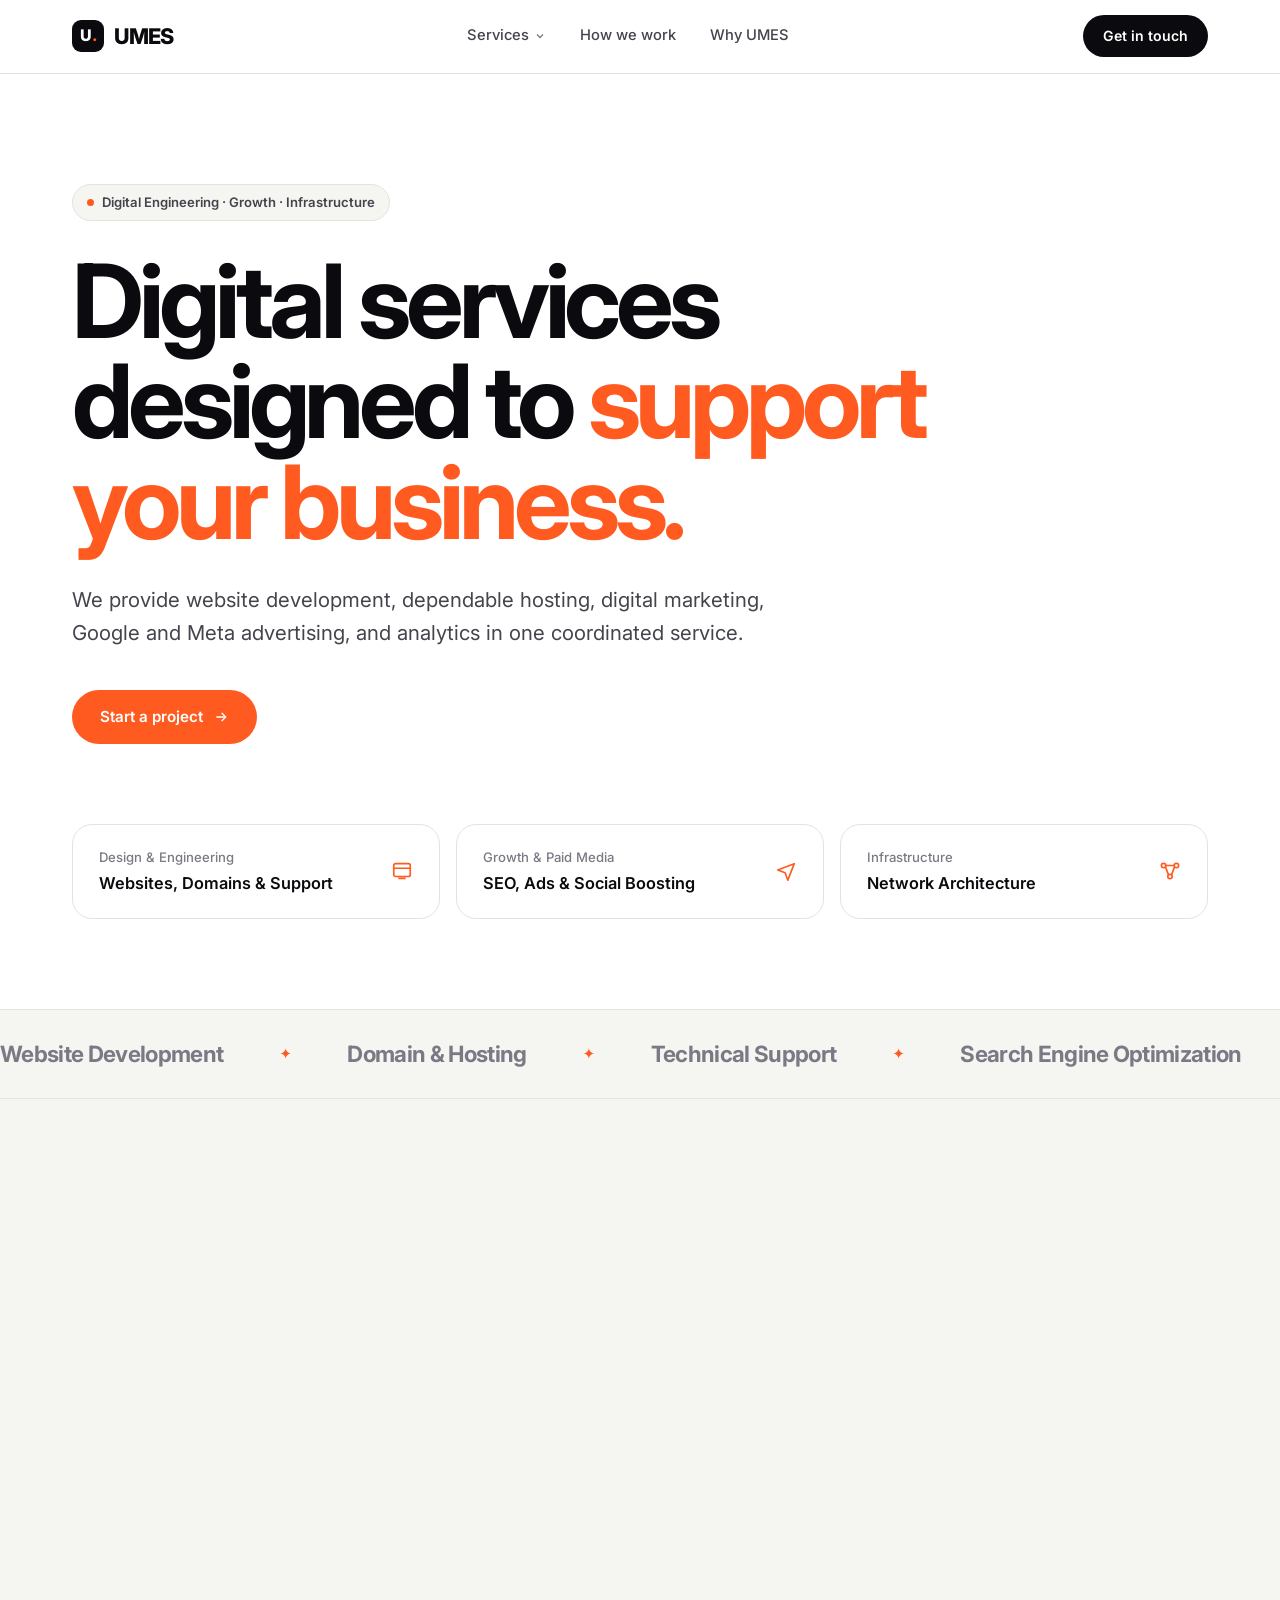
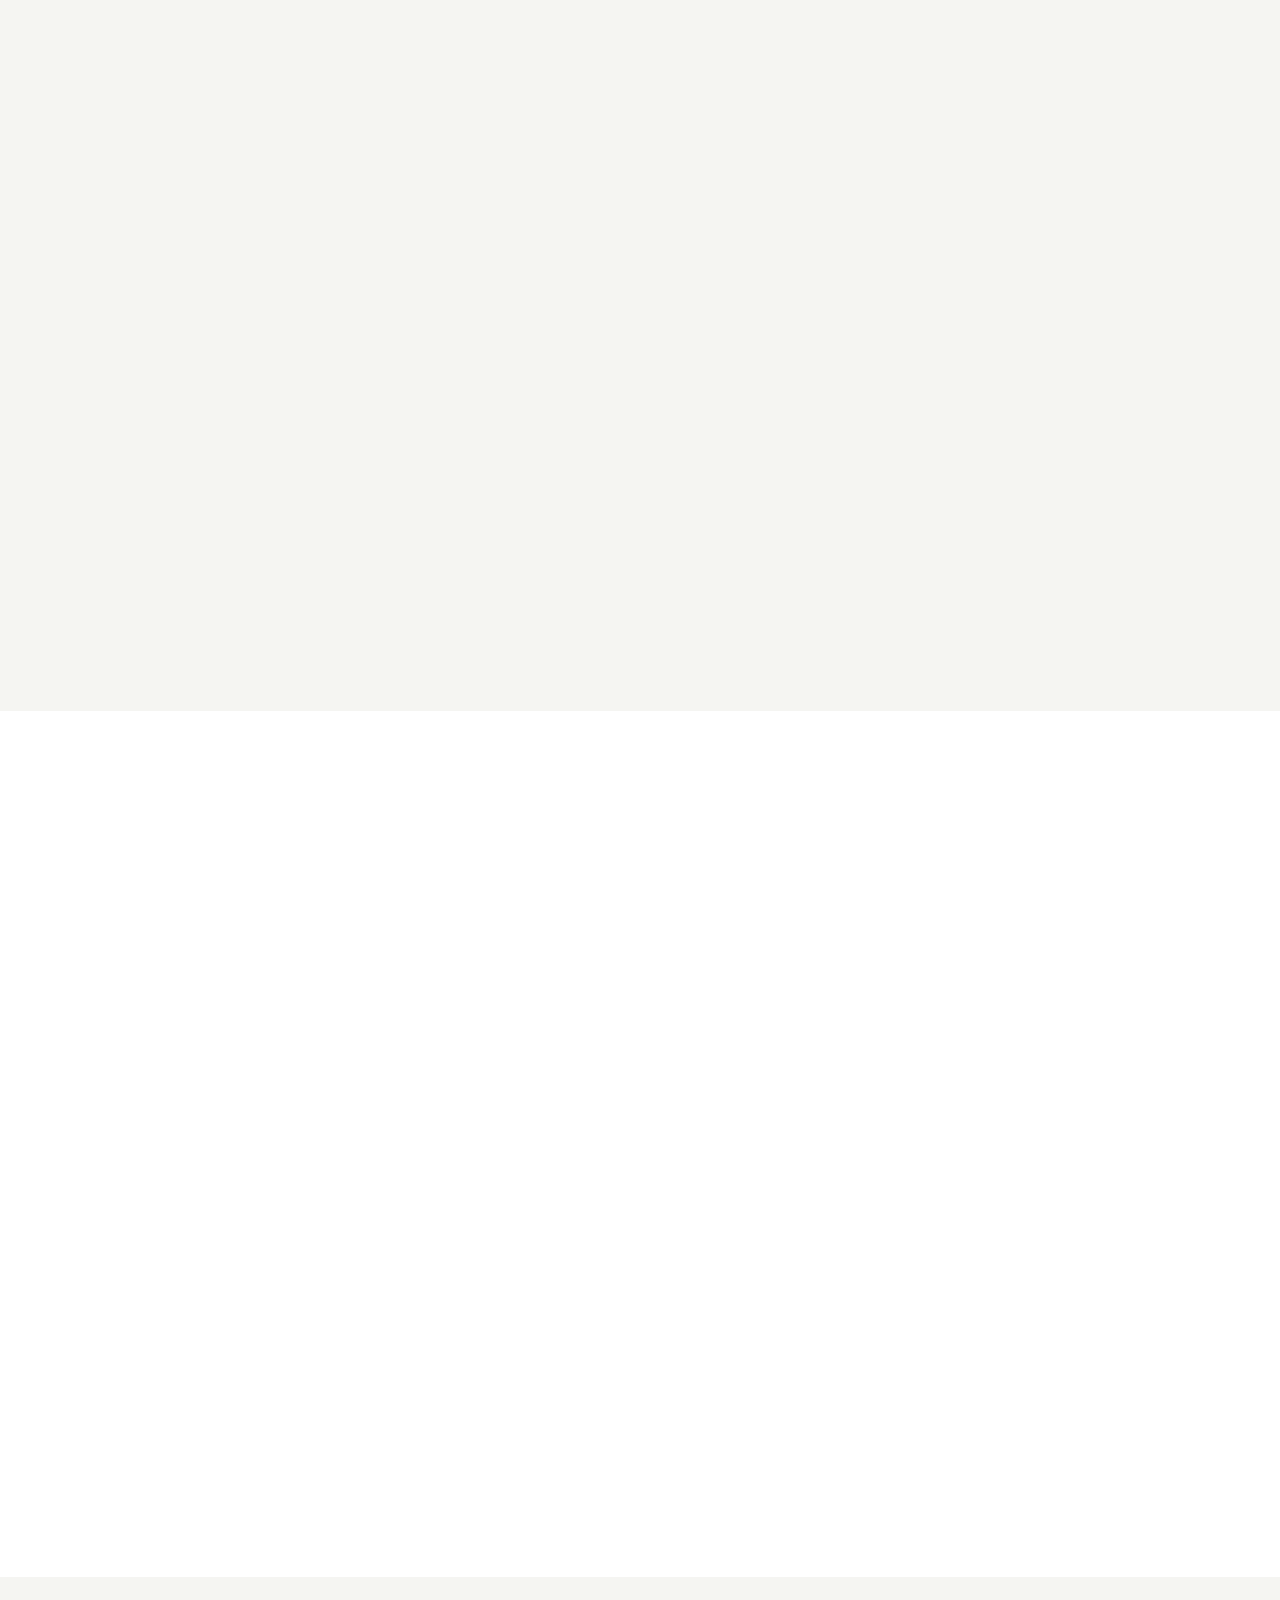
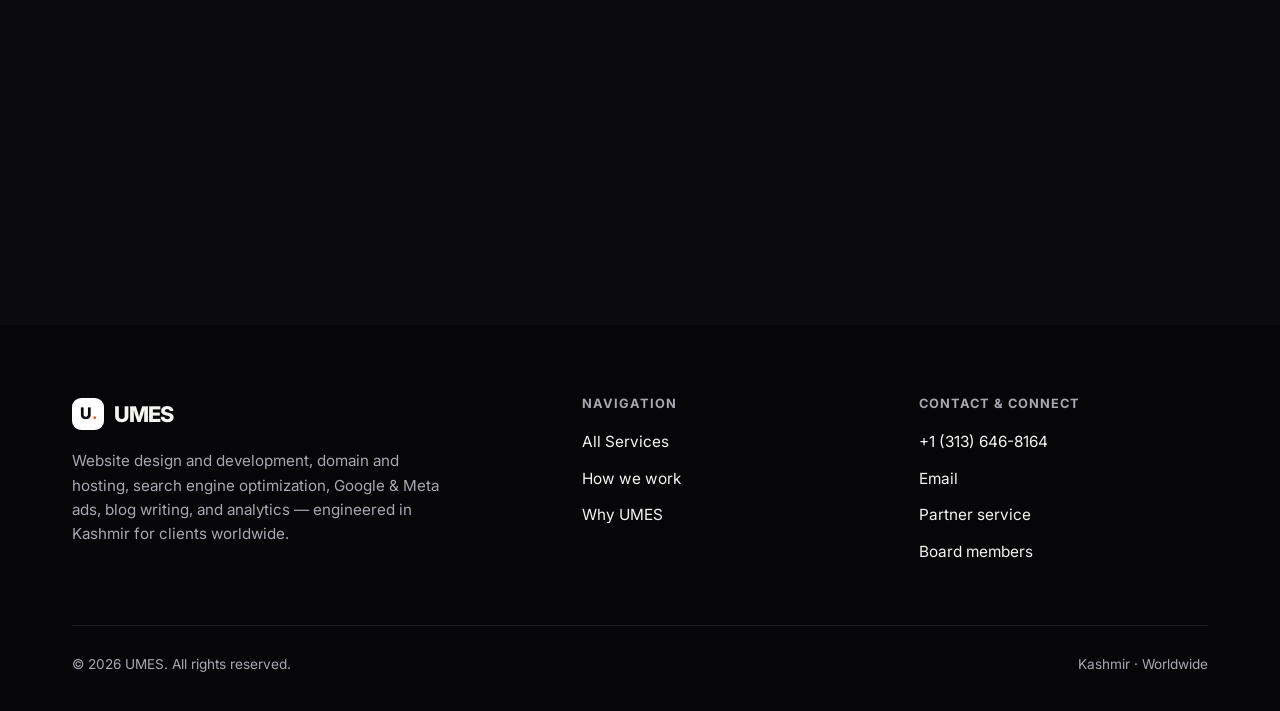
==== index.html @ cecf5fe3 "update services section" ====
<!DOCTYPE html>
<html lang="en">
<head>
<meta charset="UTF-8">
<meta name="viewport" content="width=device-width,initial-scale=1">
<title>UMES — Website Development, Digital Marketing & Network Architecture</title>
<meta name="description" content="UMES delivers high-performance website development, data-driven digital marketing, SEO, paid media, and network architecture — engineered with discipline in Kashmir for clients worldwide.">
<link rel="preconnect" href="https://fonts.googleapis.com">
<link rel="preconnect" href="https://fonts.gstatic.com" crossorigin>
<link href="https://fonts.googleapis.com/css2?family=Inter:wght@400;500;600;700;800&display=swap" rel="stylesheet">
  <link rel="stylesheet" href="style.css">
</head>
<body>

<header>
  <div class="wrap inner">
    <a class="brand" href="#top"><span class="mark">U<i>.</i></span>UMES</a>
    <nav class="primary-nav">
      
      <!-- Services dropdown container -->
      <div class="nav-item-has-dropdown">
        <a class="nav-dropdown-trigger" href="#services" aria-haspopup="true" aria-expanded="false">
          Services
          <svg class="nav-caret" viewBox="0 0 24 24" fill="none" stroke="currentColor" stroke-width="2.5"><path d="m6 9 6 6 6-6"/></svg>
        </a>
        <div class="services-dropdown" role="menu">
          <!-- 01: Website Development -->
          <a class="dropdown-item" href="services/web-development.html" role="menuitem">
            <div class="dropdown-icon">
              <svg viewBox="0 0 24 24" fill="none" stroke="currentColor" stroke-width="1.8"><rect x="3" y="4" width="18" height="14" rx="2"/><path d="M8 20h8M3 9h18"/></svg>
            </div>
            <div class="dropdown-text">
              <h4>Website Design &amp; Development</h4>
              <p>Custom sites, managed cloud hosting, domain setup &amp; ongoing technical support.</p>
            </div>
          </a>

          <!-- 02: Digital Marketing -->
          <a class="dropdown-item" href="services/digital-marketing.html" role="menuitem">
            <div class="dropdown-icon">
              <svg viewBox="0 0 24 24" fill="none" stroke="currentColor" stroke-width="1.8" stroke-linejoin="round"><path d="M3 11l18-7-7 18-3-8-8-3Z"/></svg>
            </div>
            <div class="dropdown-text">
              <h4>Digital Marketing</h4>
              <p>Search engine optimization, Google Ads, Meta Ads, social growth &amp; page boosting.</p>
            </div>
          </a>

          <!-- 03: Content & Analytics -->
          <a class="dropdown-item" href="services/content-analytics.html" role="menuitem">
            <div class="dropdown-icon">
              <svg viewBox="0 0 24 24" fill="none" stroke="currentColor" stroke-width="1.8"><path d="M4 19.5v-15A2.5 2.5 0 0 1 6.5 2H20v20H6.5a2.5 2.5 0 0 1-2.5-2.5Z"/><path d="M8 7h8M8 11h8M8 15h5"/></svg>
            </div>
            <div class="dropdown-text">
              <h4>Content &amp; Analytics</h4>
              <p>Blog writing, GA4 setup, attribution tracking, and conversion optimization.</p>
            </div>
          </a>

          <!-- 04: Network Architecture -->
          <a class="dropdown-item" href="services/network-architecture.html" role="menuitem">
            <div class="dropdown-icon">
              <svg viewBox="0 0 24 24" fill="none" stroke="currentColor" stroke-width="1.8"><circle cx="5" cy="6" r="2.4"/><circle cx="19" cy="6" r="2.4"/><circle cx="12" cy="18" r="2.4"/><path d="M7 7.5 10.3 16M17 7.5 13.7 16M7.4 6h9.2"/></svg>
            </div>
            <div class="dropdown-text">
              <h4>Network Architecture</h4>
              <p>Enterprise multi-site topologies, zero-trust security posture, cloud &amp; hybrid routing.</p>
            </div>
          </a>

          <div class="dropdown-footer">
            <span>Synchronized across engineering &amp; media buying</span>
            <a href="#services">Explore all services →</a>
          </div>
        </div>
      </div>

      <a href="#process">How we work</a>
      <a href="#why">Why UMES</a>
    </nav>
    <div class="nav-actions">
      <a class="btn btn-dark btn-sm" href="#connect">Get in touch</a>
      <button class="menu-btn" id="menuBtn" aria-label="Toggle menu" aria-expanded="false">
        <svg id="menuIconOpen" viewBox="0 0 24 24" fill="none" stroke="currentColor" stroke-width="2"><path d="M4 7h16M4 12h16M4 17h16"/></svg>
        <svg id="menuIconClose" style="display:none;" viewBox="0 0 24 24" fill="none" stroke="currentColor" stroke-width="2"><path d="M18 6 6 18M6 6l12 12"/></svg>
      </button>
    </div>
  </div>
  <nav id="mobileNav" aria-label="Mobile navigation">
    <div class="mobile-nav-inner">

      <!-- Services Mobile Group -->
      <div class="mobile-services-accordion">
        <div class="mobile-services-title">
          <span>Services</span>
          <a href="#services" style="color:var(--ink-3);font-size:0.75rem;text-transform:none;letter-spacing:0;">View all →</a>
        </div>
        
        <a class="mobile-svc-item" href="services/web-development.html">
          <div class="mobile-svc-icon">
            <svg viewBox="0 0 24 24" fill="none" stroke="currentColor" stroke-width="1.8"><rect x="3" y="4" width="18" height="14" rx="2"/><path d="M8 20h8M3 9h18"/></svg>
          </div>
          <div class="mobile-svc-text">
            <span class="mobile-svc-name">Website Design &amp; Development </span>
            <span class="mobile-svc-desc">Custom web, hosting &amp; maintenance</span>
          </div>
        </a>

        <a class="mobile-svc-item" href="services/digital-marketing.html">
          <div class="mobile-svc-icon">
            <svg viewBox="0 0 24 24" fill="none" stroke="currentColor" stroke-width="1.8"><path d="M3 11l18-7-7 18-3-8-8-3Z"/></svg>
          </div>
          <div class="mobile-svc-text">
            <span class="mobile-svc-name">Digital Marketing</span>
            <span class="mobile-svc-desc">SEO, Ads, Page Boosting &amp; Social</span>
          </div>
        </a>

        <a class="mobile-svc-item" href="services/content-analytics.html">
          <div class="mobile-svc-icon">
            <svg viewBox="0 0 24 24" fill="none" stroke="currentColor" stroke-width="1.8"><path d="M4 19.5v-15A2.5 2.5 0 0 1 6.5 2H20v20H6.5a2.5 2.5 0 0 1-2.5-2.5Z"/><path d="M8 7h8M8 11h8M8 15h5"/></svg>
          </div>
          <div class="mobile-svc-text">
            <span class="mobile-svc-name">Content &amp; Analytics</span>
            <span class="mobile-svc-desc">Editorial blogs, GA4 setup &amp; CRO</span>
          </div>
        </a>

        <a class="mobile-svc-item" href="services/network-architecture.html">
          <div class="mobile-svc-icon">
            <svg viewBox="0 0 24 24" fill="none" stroke="currentColor" stroke-width="1.8"><circle cx="5" cy="6" r="2.4"/><circle cx="19" cy="6" r="2.4"/><circle cx="12" cy="18" r="2.4"/><path d="M7 7.5 10.3 16M17 7.5 13.7 16M7.4 6h9.2"/></svg>
          </div>
          <div class="mobile-svc-text">
            <span class="mobile-svc-name">Network Architecture</span>
            <span class="mobile-svc-desc">Zero-trust, backbone topologies &amp; cloud</span>
          </div>
        </a>
      </div>

      <a class="mobile-nav-link" href="#process">
        <span>How we work</span>
        <svg viewBox="0 0 24 24" fill="none" stroke="currentColor" stroke-width="2"><path d="m9 18 6-6-6-6"/></svg>
      </a>
      <a class="mobile-nav-link" href="#why">
        <span>Why UMES</span>
        <svg viewBox="0 0 24 24" fill="none" stroke="currentColor" stroke-width="2"><path d="m9 18 6-6-6-6"/></svg>
      </a>

      <a class="mobile-nav-cta" href="#connect">
        <span>Start a project</span>
        <svg viewBox="0 0 24 24" fill="none" stroke="currentColor" stroke-width="2"><path d="M5 12h14M13 6l6 6-6 6"/></svg>
      </a>
    </div>
  </nav>
</header>

<main id="top">

<section class="hero">
  <div class="wrap">
    <span class="pill"><span class="dot"></span>Digital Engineering · Growth · Infrastructure</span>
    <h1>Digital services designed to <span class="accent">support your business.</span></h1>
    <p class="lead">We provide website development, dependable hosting, digital marketing, Google and Meta advertising, and analytics in one coordinated service.</p>
    <div class="cta-row">
      <a class="btn btn-primary" href="#connect">Start a project
        <svg viewBox="0 0 24 24" fill="none" stroke="currentColor" stroke-width="2"><path d="M5 12h14M13 6l6 6-6 6"/></svg>
      </a>
    </div>

    <div class="quick">
      <a href="services/web-development.html">
        <span><small>Design &amp; Engineering</small>Websites, Domains &amp; Support</span>
        <svg viewBox="0 0 24 24" fill="none" stroke="currentColor" stroke-width="1.8"><rect x="3" y="4" width="18" height="14" rx="2"/><path d="M8 20h8M3 9h18"/></svg>
      </a>
      <a href="services/digital-marketing.html">
        <span><small>Growth &amp; Paid Media</small>SEO, Ads &amp; Social Boosting</span>
        <svg viewBox="0 0 24 24" fill="none" stroke="currentColor" stroke-width="1.8" stroke-linejoin="round"><path d="M3 11l18-7-7 18-3-8-8-3Z"/></svg>
      </a>
      <a href="services/network-architecture.html">
        <span><small>Infrastructure</small>Network Architecture</span>
        <svg viewBox="0 0 24 24" fill="none" stroke="currentColor" stroke-width="1.8"><circle cx="5" cy="6" r="2.4"/><circle cx="19" cy="6" r="2.4"/><circle cx="12" cy="18" r="2.4"/><path d="M7 7.5 10.3 16M17 7.5 13.7 16M7.4 6h9.2"/></svg>
      </a>
    </div>
  </div>
</section>

<div class="marquee" aria-hidden="true">
  <div class="marquee-track">
    <span>Website Development</span><span>Domain &amp; Hosting</span><span>Technical Support</span><span>Search Engine Optimization</span><span>Meta Ads</span><span>Google Ads</span><span>Facebook &amp; Instagram Promotion</span><span>Blog Writing</span><span>Google Analytics</span><span>Network Architecture</span>
    <span>Website Development</span><span>Domain &amp; Hosting</span><span>Technical Support</span><span>Search Engine Optimization</span><span>Meta Ads</span><span>Google Ads</span><span>Facebook &amp; Instagram Promotion</span><span>Blog Writing</span><span>Google Analytics</span><span>Network Architecture</span>
  </div>
</div>

<section class="sec services" id="services">
  <div class="wrap">
    <div class="eyebrow reveal">Services</div>
    <div class="services-header-meta reveal">
      <div>
        <h2>Services for your digital presence.</h2>
        <p class="sub">Website development, marketing, content and analytics, and network architecture.</p>
      </div>
      <div class="services-filter" role="tablist" aria-label="Service categories">
        <button class="filter-btn active" data-filter="all">All Services</button>
        <button class="filter-btn" data-filter="web">Web &amp; Hosting</button>
        <button class="filter-btn" data-filter="marketing">Digital Marketing</button>
        <button class="filter-btn" data-filter="analytics">Content &amp; Analytics</button>
        <button class="filter-btn" data-filter="network">Network Architecture</button>
      </div>
    </div>

    <!-- Service Card 01: Website Design & Development -->
    <a class="svc-card reveal" id="service-web" data-category="web" href="services/web-development.html" aria-labelledby="service-web-title">
      <div class="svc-top">
        <span class="svc-index">01</span>
        <div class="svc-title-wrap">
          <span class="sub-badge">Engineering &amp; Infrastructure</span>
          <h3 id="service-web-title">Website Design &amp; Development</h3>
        </div>
        <div class="svc-desc">
          We design and build reliable websites and web applications. From domain setup to deployment and maintenance, we manage the technical foundations of your site.
        </div>
        <div class="arrow-wrap" aria-hidden="true">
          <svg viewBox="0 0 24 24" fill="none" stroke="currentColor" stroke-width="2"><path d="M7 17 17 7M8 7h9v9"/></svg>
        </div>
      </div>
      <div class="svc-subgrid">
        <div class="sub-item">
          <div>
            <div class="sub-item-header">
              <span class="sub-item-title">Website Development</span>
              <span class="sub-item-tag accent-tag">Core Build</span>
            </div>
            <p class="sub-item-desc">Custom responsive websites, landing pages, corporate portals, and web applications built with modern frameworks for speed, clean UX, and high conversion.</p>
          </div>
        </div>
        <div class="sub-item">
          <div>
            <div class="sub-item-header">
              <span class="sub-item-title">Domain &amp; Hosting</span>
              <span class="sub-item-tag">Setup &amp; DNS</span>
            </div>
            <p class="sub-item-desc">End-to-end domain acquisition, DNS configuration, SSL certification, CDN integration, and reliable managed cloud hosting tuned for 99.9% uptime.</p>
          </div>
        </div>
        <div class="sub-item">
          <div>
            <div class="sub-item-header">
              <span class="sub-item-title">Technical Support</span>
              <span class="sub-item-tag">Maintenance</span>
            </div>
            <p class="sub-item-desc">Post-launch bug fixing, security patching, speed optimization, CMS updates, automated backups, and rapid incident response when you need it.</p>
          </div>
        </div>
      </div>
    </a>

    <!-- Service Card 02: Digital Marketing -->
    <a class="svc-card reveal" id="service-marketing" data-category="marketing" href="services/digital-marketing.html" aria-labelledby="service-marketing-title">
      <div class="svc-top">
        <span class="svc-index">02</span>
        <div class="svc-title-wrap">
          <span class="sub-badge">Traffic &amp; Customer Acquisition</span>
          <h3 id="service-marketing-title">Digital Marketing</h3>
        </div>
        <div class="svc-desc">
          We plan and manage search, paid media, and social campaigns to help you reach relevant audiences and use your marketing budget effectively.
        </div>
        <div class="arrow-wrap" aria-hidden="true">
          <svg viewBox="0 0 24 24" fill="none" stroke="currentColor" stroke-width="2"><path d="M7 17 17 7M8 7h9v9"/></svg>
        </div>
      </div>
      <div class="svc-subgrid">
        <div class="sub-item">
          <div>
            <div class="sub-item-header">
              <span class="sub-item-title">Search Engine Optimization</span>
              <span class="sub-item-tag accent-tag">SEO</span>
            </div>
            <p class="sub-item-desc">Technical site audits, on-page improvements, local and international SEO, backlink reviews, and structured data to improve search visibility.</p>
          </div>
        </div>
        <div class="sub-item">
          <div>
            <div class="sub-item-header">
              <span class="sub-item-title">Google Ads &amp; Meta Ads</span>
              <span class="sub-item-tag">Paid Media</span>
            </div>
            <p class="sub-item-desc">Google Search, Display, and Performance Max campaigns alongside Facebook and Instagram advertising.</p>
          </div>
        </div>
        <div class="sub-item">
          <div>
            <div class="sub-item-header">
              <span class="sub-item-title">Social Media Marketing</span>
              <span class="sub-item-tag">Brand Reach</span>
            </div>
            <p class="sub-item-desc">Strategic profile development, audience engagement routines, posting schedules, and unified brand storytelling across LinkedIn, Instagram, and X.</p>
          </div>
        </div>
        <div class="sub-item">
          <div>
            <div class="sub-item-header">
              <span class="sub-item-title">Facebook &amp; Instagram Promotion</span>
              <span class="sub-item-tag">Amplification</span>
            </div>
            <p class="sub-item-desc">Targeted post promotions and page campaigns to extend reach and encourage customer enquiries.</p>
          </div>
        </div>
        <div class="sub-item">
          <div>
            <div class="sub-item-header">
              <span class="sub-item-title">Google Business Profile Management</span>
              <span class="sub-item-tag">Local Search</span>
            </div>
            <p class="sub-item-desc">Setup, optimisation, profile updates, review guidance, and local search improvements to help customers find your business on Google Search and Maps.</p>
          </div>
        </div>
      </div>
    </a>

    <!-- Service Card 03: Content & Analytics -->
    <a class="svc-card reveal" id="service-content" data-category="analytics" href="services/content-analytics.html" aria-labelledby="service-content-title">
      <div class="svc-top">
        <span class="svc-index">03</span>
        <div class="svc-title-wrap">
          <span class="sub-badge">Content &amp; Measurement</span>
          <h3 id="service-content-title">Content &amp; Analytics</h3>
        </div>
        <div class="svc-desc">
          We combine useful content with clear measurement. Our work helps you understand customer activity and improve your website and marketing decisions.
        </div>
        <div class="arrow-wrap" aria-hidden="true">
          <svg viewBox="0 0 24 24" fill="none" stroke="currentColor" stroke-width="2"><path d="M7 17 17 7M8 7h9v9"/></svg>
        </div>
      </div>
      <div class="svc-subgrid">
        <div class="sub-item">
          <div>
            <div class="sub-item-header">
              <span class="sub-item-title">Blog Writing &amp; Editorial</span>
              <span class="sub-item-tag accent-tag">Content</span>
            </div>
            <p class="sub-item-desc">Search-optimized articles, white papers, and guides that help customers find and understand your business.</p>
          </div>
        </div>
        <div class="sub-item">
          <div>
            <div class="sub-item-header">
              <span class="sub-item-title">Google Analytics (GA4)</span>
              <span class="sub-item-tag">Attribution</span>
            </div>
            <p class="sub-item-desc">Comprehensive GA4 event tracking, Google Tag Manager implementation, custom multi-touch conversion funnels, and executive dashboard reporting to verify real ROAS.</p>
          </div>
        </div>
      </div>
    </a>

    <!-- Service Card 04: Network Architecture -->
    <a class="svc-card reveal" id="service-network" data-category="network" href="services/network-architecture.html" aria-labelledby="service-network-title">
      <div class="svc-top">
        <span class="svc-index">04</span>
        <div class="svc-title-wrap">
          <span class="sub-badge">Systems &amp; Enterprise Infrastructure</span>
          <h3 id="service-network-title">Network Architecture</h3>
        </div>
        <div class="svc-desc">
          We design reliable network systems for on-site, cloud, and hybrid environments, with attention to availability, security, and future requirements.
        </div>
        <div class="arrow-wrap" aria-hidden="true">
          <svg viewBox="0 0 24 24" fill="none" stroke="currentColor" stroke-width="2"><path d="M7 17 17 7M8 7h9v9"/></svg>
        </div>
      </div>
      <div class="svc-subgrid">
        <div class="sub-item">
          <div>
            <div class="sub-item-header">
              <span class="sub-item-title">Topology &amp; Backbone Design</span>
              <span class="sub-item-tag accent-tag">Core Topology</span>
            </div>
            <p class="sub-item-desc">End-to-end multi-site network schemas, SD-WAN topologies, redundant uplinks, failover pipelines, and low-latency interconnects tailored for mission-critical operations.</p>
          </div>
        </div>
        <div class="sub-item">
          <div>
            <div class="sub-item-header">
              <span class="sub-item-title">Zero-Trust &amp; Security Posture</span>
              <span class="sub-item-tag">Defense</span>
            </div>
            <p class="sub-item-desc">Enterprise perimeter defenses, next-generation firewall (NGFW) hygiene, micro-segmentation, robust VPN/VPC architectures, and strict role-based access control.</p>
          </div>
        </div>
        <div class="sub-item">
          <div>
            <div class="sub-item-header">
              <span class="sub-item-title">Cloud &amp; Hybrid Infrastructure</span>
              <span class="sub-item-tag">Cloud / On-Prem</span>
            </div>
            <p class="sub-item-desc">Integration across AWS, Azure, Google Cloud, and on-premises data centers with load balancing, DNS routing, and disaster recovery planning.</p>
          </div>
        </div>
        <div class="sub-item">
          <div>
            <div class="sub-item-header">
              <span class="sub-item-title">Network Audits &amp; Optimization</span>
              <span class="sub-item-tag">Diagnostics</span>
            </div>
            <p class="sub-item-desc">Latency profiling, packet bottleneck diagnosis, bandwidth allocation policies (QoS), security vulnerability assessments, and comprehensive architecture blueprints.</p>
          </div>
        </div>
      </div>
    </a>

  </div>
</section>

<section class="sec" id="process">
  <div class="wrap">
    <div class="eyebrow reveal">How we work</div>
    <h2 class="reveal">A clear process from planning to support.</h2>
    <p class="sub reveal">We begin with a focused discussion, define the work and deliverables, and keep you informed throughout delivery.</p>
    <div class="steps">
      <div class="step reveal">
        <div class="num">01</div>
        <h3>Discover</h3>
        <p>We listen, understand your audience, and define a focused scope with clear deliverables.</p>
      </div>
      <div class="step reveal">
        <div class="num">02</div>
        <h3>Build it together</h3>
        <p>We design, develop, and review the work with you. Each decision connects back to your goals.</p>
      </div>
      <div class="step reveal">
        <div class="num">03</div>
        <h3>Keep moving forward</h3>
        <p>We launch, support, and improve, using real feedback and measurement to guide the next step.</p>
      </div>
    </div>
  </div>
</section>

<section class="sec why" id="why">
  <div class="wrap">
    <div class="eyebrow reveal">Why UMES</div>
    <h2 class="reveal">A dependable partner for digital work.</h2>
    <div class="why-grid">
      <div class="why-card reveal">
        <div class="ic"><svg viewBox="0 0 24 24" fill="none" stroke="currentColor" stroke-width="1.8"><path d="M12 3 3 8l9 5 9-5-9-5ZM3 13l9 5 9-5"/></svg></div>
        <h3>Engineering rigor</h3>
        <p>Every website, ad campaign, and hosting setup is executed with the discipline of enterprise infrastructure.</p>
      </div>
      <div class="why-card reveal">
        <div class="ic"><svg viewBox="0 0 24 24" fill="none" stroke="currentColor" stroke-width="1.8"><circle cx="12" cy="12" r="9"/><path d="M3 12h18M12 3c2.5 2.7 4 6 4 9s-1.5 6.3-4 9c-2.5-2.7-4-6-4-9s1.5-6.3 4-9Z"/></svg></div>
        <h3>Global reach</h3>
        <p>Delivered from Kashmir in quiet, ongoing collaboration with clients and partners around the world.</p>
      </div>
      <div class="why-card reveal">
        <div class="ic"><svg viewBox="0 0 24 24" fill="none" stroke="currentColor" stroke-width="1.8"><path d="M4 12h4l3-8 4 16 3-8h2"/></svg></div>
        <h3>Single coordinated team</h3>
        <p>Developers, marketing specialists, and writers work from a shared plan and communicate throughout the project.</p>
      </div>
      <div class="why-card reveal">
        <div class="ic"><svg viewBox="0 0 24 24" fill="none" stroke="currentColor" stroke-width="1.8"><path d="M5 12l5 5 9-10"/></svg></div>
        <h3>Transparent scope</h3>
        <p>Clear deliverables, agreed milestones, and transparent advertising spend tracking.</p>
      </div>
      <div class="why-card reveal">
        <div class="ic"><svg viewBox="0 0 24 24" fill="none" stroke="currentColor" stroke-width="1.8"><path d="M12 3v18M3 12h18"/></svg></div>
        <h3>Built to scale</h3>
        <p>We plan websites and campaigns with future growth, performance, and maintainability in mind.</p>
      </div>
      <div class="why-card reveal">
        <div class="ic"><svg viewBox="0 0 24 24" fill="none" stroke="currentColor" stroke-width="1.8"><path d="M20 12a8 8 0 1 1-3-6.2M20 4v5h-5"/></svg></div>
        <h3>Ongoing technical support</h3>
        <p>We provide monitoring, updates, and maintenance to help keep your digital services running reliably after launch.</p>
      </div>
    </div>
  </div>
</section>

<section class="cta" id="connect">
  <div class="wrap">
    <div class="eyebrow reveal">Contact</div>
    <h2 class="reveal">Discuss your next digital project.</h2>
    <p class="sub reveal">Contact us to discuss your website, advertising, hosting, analytics, or network requirements.</p>
    <div class="cta-row reveal">
      <a class="btn btn-primary" href="tel:+13136468164">Call +1 (313) 646-8164
        <svg viewBox="0 0 24 24" fill="none" stroke="currentColor" stroke-width="2"><path d="M5 12h14M13 6l6 6-6 6"/></svg>
      </a>
      <a class="btn btn-outline" href="mailto:contact@umes.in">Email us</a>
    </div>

    <div class="contact-grid">
      <!-- <a class="contact-card reveal" href="https://docs.google.com/document/d/1CCjt33yVXPbfyl2y9BMoie4mlxPhYm4IWzmHqXeajIw/edit?tab=t.0" target="_blank" rel="noopener">
        <div class="icon"><svg viewBox="0 0 24 24" fill="none" stroke="currentColor" stroke-width="1.6"><path d="M7 3h7l5 5v13a1 1 0 0 1-1 1H7a1 1 0 0 1-1-1V4a1 1 0 0 1 1-1Z"/><path d="M14 3v5h5M9 13h6M9 16h6"/></svg></div>
        <div><div class="label">Global Outlook</div><div class="detail">Strategy document</div></div>
      </a> -->
      <a class="contact-card reveal" href="tel:+13136468164">
        <div class="icon"><svg viewBox="0 0 24 24" fill="none" stroke="currentColor" stroke-width="1.6" stroke-linejoin="round"><path d="M6 4h3l2 5-2.5 1.5a11 11 0 0 0 5 5L15 13l5 2v3a2 2 0 0 1-2 2C10.5 20 4 13.5 4 6a2 2 0 0 1 2-2Z"/></svg></div>
        <div><div class="label">Direct Line</div><div class="detail">+1 (313) 646-8164</div></div>
      </a>
      <a class="contact-card reveal" href="mailto:contact@umes.in">
        <div class="icon"><svg viewBox="0 0 24 24" fill="none" stroke="currentColor" stroke-width="1.6"><path d="M4 6h16v12H4V6Z"/><path d="m4 7 8 6 8-6"/></svg></div>
        <div><div class="label">Inquiries</div><div class="detail">Email our desk</div></div>
      </a>
      <a class="contact-card reveal" href="https://jannu.us/" target="_blank" rel="noopener">
        <div class="icon"><svg viewBox="0 0 24 24" fill="none" stroke="currentColor" stroke-width="1.6"><circle cx="12" cy="12" r="9"/><path d="M3 12h18M12 3c2.5 2.7 4 6 4 9s-1.5 6.3-4 9c-2.5-2.7-4-6-4-9s1.5-6.3 4-9Z"/></svg></div>
        <div><div class="label">Partner service</div><div class="detail">jannu.us</div></div>
      </a>
      <a class="contact-card reveal" href="https://faisalfjan.carrd.co/" target="_blank" rel="noopener">
        <div class="icon"><svg viewBox="0 0 24 24" fill="none" stroke="currentColor" stroke-width="1.6"><circle cx="9" cy="9" r="3"/><path d="M3 20c0-3 2.7-5 6-5s6 2 6 5"/><circle cx="17" cy="9" r="2.5"/><path d="M15.5 20c.2-2.5 2-4.4 4.5-4.9"/></svg></div>
        <div><div class="label">Leadership</div><div class="detail">Meet the board</div></div>
      </a>
    </div>
  </div>
</section>

</main>

<footer>
  <div class="wrap">
    <div class="footer-top">
      <div>
        <a class="brand" href="#top"><span class="mark">U<i>.</i></span>UMES</a>
        <p>Website design and development, domain and hosting, search engine optimization, Google &amp; Meta ads, blog writing, and analytics — engineered in Kashmir for clients worldwide.</p>
      </div>
      <div class="footer-col">
        <h4>Navigation</h4>
        <a href="#services">All Services</a>
        <a href="#process">How we work</a>
        <a href="#why">Why UMES</a>
      </div>
      <div class="footer-col">
        <h4>Contact &amp; Connect</h4>
        <a href="tel:+13136468164">+1 (313) 646-8164</a>
        <a href="mailto:contact@umes.in">Email</a>
        <a href="https://jannu.us/" target="_blank" rel="noopener">Partner service</a>
        <a href="https://faisalfjan.carrd.co/" target="_blank" rel="noopener">Board members</a>
      </div>
    </div>
    <div class="footer-bottom">
      <span>© 2026 UMES. All rights reserved.</span>
      <span>Kashmir · Worldwide</span>
    </div>
  </div>
</footer>

  <script src="script.js"></script>
</body>
</html>
---- style.css ----
:root{
    --bg:#FFFFFF;
    --bg-soft:#F5F5F2;
    --bg-card:#FAFAF8;
    --ink:#0B0B0F;
    --ink-2:#44444D;
    --ink-3:#7A7A85;
    --line:#E4E4DE;
    --accent:#FF5A1F;
    --accent-dark:#E24A12;
    --accent-light:#FFF2ED;
    --dark:#0B0B0F;
    --dark-2:#16161C;
    --on-dark:#F4F4F1;
    --on-dark-2:#A8A8B3;
    --radius:20px;
  }
  *{box-sizing:border-box;}
  html{scroll-behavior:smooth;}
  body{
    margin:0;background:var(--bg);color:var(--ink);
    font-family:'Inter',system-ui,sans-serif;line-height:1.6;
    -webkit-font-smoothing:antialiased;overflow-x:hidden;
  }
  h1,h2,h3,h4{margin:0;font-weight:700;letter-spacing:-0.03em;line-height:1.05;}
  p{margin:0;}
  a{color:inherit;text-decoration:none;}
  button{font:inherit;color:inherit;background:none;border:none;cursor:pointer;}
  .wrap{max-width:1200px;margin:0 auto;padding:0 32px;}
  @media(max-width:640px){.wrap{padding:0 20px;}}
  section{scroll-margin-top:80px;}
  .accent{color:var(--accent);}

  .btn{
    display:inline-flex;align-items:center;gap:10px;
    padding:15px 28px;border-radius:100px;font-size:0.95rem;font-weight:600;
    transition:transform .2s ease, background .2s ease, color .2s ease, border-color .2s ease;
  }
  .btn svg{width:16px;height:16px;transition:transform .2s;}
  .btn:hover svg{transform:translateX(3px);}
  .btn-primary{background:var(--accent);color:#fff;}
  .btn-primary:hover{background:var(--accent-dark);}
  .btn-dark{background:var(--ink);color:#fff;}
  .btn-dark:hover{background:#25252d;}
  .btn-outline{border:1.5px solid var(--ink);color:var(--ink);}
  .btn-outline:hover{background:var(--ink);color:#fff;}
  .btn-sm{padding:10px 20px;font-size:0.88rem;}

  header{
    position:sticky;top:0;z-index:50;
    background:rgba(255,255,255,0.88);
    backdrop-filter:blur(14px);-webkit-backdrop-filter:blur(14px);
    border-bottom:1px solid var(--line);
  }
  header .inner{display:flex;align-items:center;justify-content:space-between;height:72px;}
  .brand{display:flex;align-items:center;gap:10px;font-weight:800;font-size:1.35rem;letter-spacing:-0.04em;}
  .brand .mark{
    width:32px;height:32px;border-radius:9px;background:var(--ink);color:#fff;
    display:flex;align-items:center;justify-content:center;font-size:1rem;font-weight:800;
  }
  .brand .mark i{font-style:normal;color:var(--accent);}
  nav.primary-nav{display:flex;align-items:center;gap:34px;height:100%;}
  nav.primary-nav > a, .nav-dropdown-trigger{
    font-size:0.92rem;font-weight:500;color:var(--ink-2);transition:color .2s;
    display:inline-flex;align-items:center;gap:5px;cursor:pointer;height:100%;
  }
  nav.primary-nav > a:hover, .nav-dropdown-trigger:hover, .nav-item-has-dropdown:hover .nav-dropdown-trigger{
    color:var(--ink);
  }
  .nav-item-has-dropdown{
    position:relative;height:100%;display:flex;align-items:center;
  }
  .nav-caret{
    width:12px;height:12px;transition:transform .2s ease;color:var(--ink-3);
  }
  .nav-item-has-dropdown:hover .nav-caret{
    transform:rotate(180deg);color:var(--ink);
  }
  
  /* Services Dropdown Megamenu */
  .services-dropdown{
    position:absolute;top:100%;left:50%;transform:translateX(-50%) translateY(8px);
    width:680px;background:#fff;border:1px solid var(--line);
    border-radius:20px;padding:18px;box-shadow:0 20px 40px -10px rgba(11,11,15,0.14);
    opacity:0;visibility:hidden;pointer-events:none;
    transition:opacity .22s ease, transform .22s ease, visibility .22s;
    display:grid;grid-template-columns:1fr 1fr;gap:10px;
    z-index:100;
  }
  /* Invisible hover bridge to prevent menu from flickering on cursor transition */
  .services-dropdown::before{
    content:'';position:absolute;top:-16px;left:0;right:0;height:16px;
  }
  .nav-item-has-dropdown:hover .services-dropdown,
  .nav-item-has-dropdown:focus-within .services-dropdown{
    opacity:1;visibility:visible;pointer-events:auto;
    transform:translateX(-50%) translateY(0);
  }
  .dropdown-item{
    display:flex;align-items:flex-start;gap:14px;padding:12px 14px;border-radius:14px;
    transition:background .15s ease, transform .15s ease;
  }
  .dropdown-item:hover{
    background:var(--bg-soft);transform:translateX(2px);
  }
  .dropdown-icon{
    width:36px;height:36px;border-radius:10px;background:var(--bg-card);
    border:1px solid var(--line);display:flex;align-items:center;justify-content:center;
    flex-shrink:0;color:var(--accent);margin-top:2px;
  }
  .dropdown-item:hover .dropdown-icon{
    background:var(--ink);color:#fff;border-color:var(--ink);
  }
  .dropdown-icon svg{width:18px;height:18px;}
  .dropdown-text h4{
    font-size:0.94rem;font-weight:700;letter-spacing:-0.01em;color:var(--ink);
    margin-bottom:3px;display:flex;align-items:center;gap:6px;
  }
  .dropdown-tag{
    font-size:0.68rem;font-weight:700;text-transform:uppercase;letter-spacing:0.04em;
    padding:1px 6px;border-radius:4px;background:var(--line);color:var(--ink-2);
  }
  .dropdown-text p{
    font-size:0.8rem;color:var(--ink-3);line-height:1.45;
  }
  .dropdown-footer{
    grid-column:span 2;padding-top:10px;margin-top:4px;border-top:1px solid var(--line);
    display:flex;align-items:center;justify-content:space-between;font-size:0.82rem;color:var(--ink-2);
    padding-left:6px;padding-right:6px;
  }
  .dropdown-footer a{
    font-weight:600;color:var(--accent);display:inline-flex;align-items:center;gap:4px;
  }
  .dropdown-footer a:hover{text-decoration:underline;}

  .nav-actions{display:flex;align-items:center;gap:14px;}
  .menu-btn{display:none;padding:8px;}
  .menu-btn svg{width:24px;height:24px;}
  @media(max-width:860px){
    nav.primary-nav{display:none;}
    .menu-btn{
      display:inline-flex;align-items:center;justify-content:center;
      width:44px;height:44px;border-radius:12px;
      border:1px solid var(--line);background:var(--bg-card);
      transition:all .2s ease;
    }
    .menu-btn:hover{background:var(--bg-soft);border-color:var(--ink);}
    .nav-actions .btn{display:none;}
  }

  /* Improved Mobile Navigation Drawer */
  #mobileNav{
    display:block;
    max-height:0;
    overflow:hidden;
    opacity:0;
    visibility:hidden;
    transition:max-height .35s cubic-bezier(0.16, 1, 0.3, 1), opacity .25s ease, visibility .35s;
    background:rgba(255,255,255,0.98);
    backdrop-filter:blur(20px);
    -webkit-backdrop-filter:blur(20px);
    border-bottom:1px solid var(--line);
    padding:0 20px;
    box-shadow:0 16px 32px rgba(11,11,15,0.08);
  }
  #mobileNav.open{
    max-height:calc(100vh - 72px);
    overflow-y:auto;
    opacity:1;
    visibility:visible;
    padding:16px 20px 28px;
  }
  .mobile-nav-inner{
    display:flex;
    flex-direction:column;
    gap:4px;
    max-width:540px;
    margin:0 auto;
  }
  .mobile-nav-link{
    display:flex;
    align-items:center;
    justify-content:space-between;
    padding:13px 14px;
    font-size:1.02rem;
    font-weight:600;
    color:var(--ink);
    border-radius:12px;
    transition:background .15s ease, color .15s ease;
  }
  .mobile-nav-link:hover, .mobile-nav-link:active{
    background:var(--bg-soft);
  }
  .mobile-nav-link svg{
    width:16px;height:16px;color:var(--ink-3);
  }

  /* Collapsible Services Accordion in Mobile */
  .mobile-services-accordion{
    background:var(--bg-card);
    border:1px solid var(--line);
    border-radius:16px;
    padding:6px;
    margin:6px 0;
  }
  .mobile-services-title{
    display:flex;
    align-items:center;
    justify-content:space-between;
    width:100%;
    padding:10px 12px;
    font-size:0.82rem;
    font-weight:700;
    text-transform:uppercase;
    letter-spacing:0.06em;
    color:var(--ink-3);
  }
  .mobile-services-title span{
    display:inline-flex;
    align-items:center;
    gap:6px;
    color:var(--accent);
  }
  .mobile-svc-item{
    display:flex;
    align-items:center;
    gap:12px;
    padding:10px 12px;
    border-radius:10px;
    transition:background .15s ease;
  }
  .mobile-svc-item:hover, .mobile-svc-item:active{
    background:#fff;
  }
  .mobile-svc-icon{
    width:32px;
    height:32px;
    border-radius:8px;
    background:#fff;
    border:1px solid var(--line);
    display:flex;
    align-items:center;
    justify-content:center;
    color:var(--accent);
    flex-shrink:0;
  }
  .mobile-svc-item:hover .mobile-svc-icon{
    background:var(--ink);
    border-color:var(--ink);
    color:#fff;
  }
  .mobile-svc-icon svg{width:16px;height:16px;}
  .mobile-svc-text{
    display:flex;
    flex-direction:column;
    min-width:0;
  }
  .mobile-svc-name{
    font-size:0.92rem;
    font-weight:600;
    color:var(--ink);
    display:flex;
    align-items:center;
    gap:6px;
  }
  .mobile-svc-tag{
    font-size:0.65rem;
    font-weight:700;
    padding:1px 5px;
    background:var(--line);
    border-radius:4px;
    color:var(--ink-2);
  }
  .mobile-svc-desc{
    font-size:0.77rem;
    color:var(--ink-3);
    white-space:nowrap;
    overflow:hidden;
    text-overflow:ellipsis;
  }

  .mobile-nav-cta{
    margin-top:12px;
    display:flex;
    align-items:center;
    justify-content:center;
    gap:8px;
    width:100%;
    padding:14px;
    background:var(--ink);
    color:#fff !important;
    border-radius:14px;
    font-size:0.95rem;
    font-weight:600;
    text-align:center;
    transition:background .2s ease;
  }
  .mobile-nav-cta:hover{
    background:#25252d;
  }
  .mobile-nav-cta svg{width:16px;height:16px;}

  .hero{padding:110px 0 90px;}
  @media(max-width:640px){.hero{padding:64px 0 60px;}}
  .pill{
    display:inline-flex;align-items:center;gap:8px;padding:7px 14px;border-radius:100px;
    background:var(--bg-soft);border:1px solid var(--line);
    font-size:0.82rem;font-weight:600;color:var(--ink-2);margin-bottom:30px;
  }
  .pill .dot{width:7px;height:7px;border-radius:50%;background:var(--accent);}
  .hero h1{font-size:clamp(2.9rem,8vw,6.6rem);line-height:0.98;letter-spacing:-0.05em;max-width:14ch;}
  .hero p.lead{margin-top:32px;font-size:clamp(1.05rem,1.6vw,1.3rem);color:var(--ink-2);max-width:56ch;}
  .cta-row{display:flex;gap:14px;flex-wrap:wrap;margin-top:40px;}

  .quick{
    display:grid;grid-template-columns:repeat(3,1fr);gap:16px;margin-top:80px;
  }
  @media(max-width:860px){.quick{grid-template-columns:1fr;margin-top:56px;}}
  .quick a{
    display:flex;align-items:center;justify-content:space-between;gap:16px;
    padding:22px 26px;border:1.5px solid var(--line);border-radius:var(--radius);
    font-weight:600;font-size:1.02rem;transition:border-color .2s, background .2s, transform .2s;
  }
  .quick a:hover{border-color:var(--ink);transform:translateY(-3px);}
  .quick a span small{display:block;color:var(--ink-3);font-weight:500;font-size:0.82rem;margin-bottom:2px;}
  .quick a svg{width:22px;height:22px;flex-shrink:0;color:var(--accent);}

  .marquee{border-top:1px solid var(--line);border-bottom:1px solid var(--line);background:var(--bg-soft);overflow:hidden;padding:26px 0;}
  .marquee-track{display:flex;gap:56px;width:max-content;animation:scroll 34s linear infinite;}
  .marquee-track span{
    font-size:1.4rem;font-weight:700;letter-spacing:-0.03em;color:var(--ink-3);white-space:nowrap;
    display:flex;align-items:center;gap:56px;
  }
  .marquee-track span::after{content:"✦";color:var(--accent);font-size:0.95rem;}
  @keyframes scroll{to{transform:translateX(-50%);}}
  @media (prefers-reduced-motion: reduce){.marquee-track{animation:none;}}

  .eyebrow{
    display:inline-flex;align-items:center;gap:10px;font-size:0.82rem;font-weight:700;
    letter-spacing:0.08em;text-transform:uppercase;color:var(--accent);margin-bottom:20px;
  }
  .eyebrow::before{content:"";width:22px;height:2px;background:var(--accent);}
  .sec{padding:120px 0;}
  @media(max-width:640px){.sec{padding:80px 0;}}
  .sec h2{font-size:clamp(2.2rem,5vw,3.8rem);max-width:18ch;}
  .sec .sub{margin-top:22px;font-size:1.12rem;color:var(--ink-2);max-width:58ch;}

  .compare{display:grid;grid-template-columns:1fr 1fr;gap:20px;margin-top:64px;}
  @media(max-width:860px){.compare{grid-template-columns:1fr;}}
  .col{padding:44px;border-radius:28px;}
  @media(max-width:640px){.col{padding:30px 24px;}}
  .col.typical{background:var(--bg-soft);border:1px solid var(--line);}
  .col.umes{background:var(--dark);color:var(--on-dark);}
  .col h3{font-size:1.5rem;margin-bottom:28px;letter-spacing:-0.02em;}
  .col.typical h3{color:var(--ink-3);}
  .col ul{list-style:none;margin:0;padding:0;display:grid;gap:18px;}
  .col li{display:flex;gap:14px;align-items:flex-start;font-size:1.02rem;}
  .col.typical li{color:var(--ink-2);}
  .col.umes li{color:var(--on-dark-2);}
  .col.umes li b{color:var(--on-dark);font-weight:600;}
  .ico{flex-shrink:0;width:24px;height:24px;border-radius:50%;display:flex;align-items:center;justify-content:center;margin-top:1px;}
  .ico svg{width:13px;height:13px;}
  .typical .ico{background:#E4E4DE;color:var(--ink-3);}
  .umes .ico{background:var(--accent);color:#fff;}

  .services{background:var(--bg-soft);}
  .services-header-meta{
    display:flex;flex-wrap:wrap;align-items:flex-end;justify-content:space-between;gap:24px;
    margin-bottom:60px;
  }
  .services-filter{
    display:flex;flex-wrap:wrap;gap:8px;
  }
  .filter-btn{
    padding:8px 18px;border-radius:100px;background:#fff;border:1px solid var(--line);
    font-size:0.86rem;font-weight:600;color:var(--ink-2);transition:all .2s ease;
  }
  .filter-btn:hover{border-color:var(--ink);color:var(--ink);}
  .filter-btn.active{background:var(--ink);color:#fff;border-color:var(--ink);}

  .svc-card{
    display:block;
    background:#fff;border:1px solid var(--line);border-radius:28px;
    padding:44px;margin-bottom:28px;transition:border-color .25s ease, box-shadow .25s ease, transform .25s ease;
  }
  .svc-card:hover,.svc-card:focus-visible{
    border-color:var(--ink);
    box-shadow:0 18px 36px -12px rgba(11,11,15,0.06);
    transform:translateY(-2px);
  }
  @media(max-width:640px){.svc-card{padding:28px 20px;}}
  
  .svc-top{
    display:grid;grid-template-columns:70px 1.4fr 2fr 48px;gap:28px;align-items:flex-start;
  }
  @media(max-width:960px){
    .svc-top{grid-template-columns:1fr;gap:16px;}
    .svc-top .arrow-wrap{display:none;}
  }
  .svc-index{font-size:1.1rem;font-weight:800;color:var(--accent);letter-spacing:-0.02em;}
  .svc-title-wrap h3{font-size:clamp(1.6rem,2.4vw,2.2rem);margin-bottom:8px;}
  .svc-title-wrap .sub-badge{
    display:inline-block;font-size:0.78rem;font-weight:700;text-transform:uppercase;
    letter-spacing:0.06em;color:var(--ink-3);margin-bottom:6px;
  }
  .svc-desc{font-size:1.02rem;color:var(--ink-2);line-height:1.65;}
  .svc-top .arrow-wrap{
    width:44px;height:44px;border-radius:50%;border:1.5px solid var(--line);
    display:flex;align-items:center;justify-content:center;color:var(--ink-2);
    transition:all .25s ease;margin-left:auto;
  }
  .svc-card:hover .svc-top .arrow-wrap,
  .svc-card:focus-visible .svc-top .arrow-wrap{
    background:var(--accent);border-color:var(--accent);color:#fff;
    transform:rotate(45deg);
  }
  .svc-top .arrow-wrap svg{width:18px;height:18px;}

  /* Service sub-grid / deliverables */
  .svc-subgrid{
    display:grid;grid-template-columns:repeat(auto-fit, minmax(280px, 1fr));gap:16px;
    margin-top:34px;padding-top:30px;border-top:1px solid var(--line);
  }
  .sub-item{
    background:var(--bg-card);border:1px solid var(--line);border-radius:18px;
    padding:20px 22px;display:flex;flex-direction:column;justify-content:space-between;
    transition:border-color .2s, background .2s;
  }
  .sub-item:hover{
    border-color:rgba(255,90,31,0.4);background:#fff;
  }
  .sub-item-header{
    display:flex;align-items:flex-start;justify-content:space-between;gap:12px;margin-bottom:10px;
  }
  .sub-item-title{font-size:1.02rem;font-weight:700;color:var(--ink);letter-spacing:-0.01em;}
  .sub-item-tag{
    font-size:0.72rem;font-weight:700;text-transform:uppercase;letter-spacing:0.04em;
    padding:3px 8px;border-radius:6px;background:var(--line);color:var(--ink-2);
    white-space:nowrap;
  }
  .sub-item-tag.accent-tag{
    background:var(--accent-light);color:var(--accent-dark);
  }
  .sub-item-desc{font-size:0.89rem;color:var(--ink-2);line-height:1.5;}

  .steps{display:grid;grid-template-columns:repeat(3,1fr);gap:20px;margin-top:64px;}
  @media(max-width:860px){.steps{grid-template-columns:1fr;}}
  .step{padding:40px 36px;border:1.5px solid var(--line);border-radius:28px;position:relative;transition:border-color .25s, transform .25s;}
  .step:hover{border-color:var(--ink);transform:translateY(-4px);}
  .step .num{font-size:4.5rem;font-weight:800;letter-spacing:-0.06em;line-height:1;color:var(--accent);margin-bottom:34px;}
  .step h3{font-size:1.7rem;margin-bottom:14px;}
  .step p{color:var(--ink-2);}

  .why{background:var(--bg-soft);}
  .why-grid{display:grid;grid-template-columns:repeat(3,1fr);gap:20px;margin-top:64px;}
  @media(max-width:980px){.why-grid{grid-template-columns:1fr 1fr;}}
  @media(max-width:620px){.why-grid{grid-template-columns:1fr;}}
  .why-card{background:#fff;border:1px solid var(--line);border-radius:var(--radius);padding:32px;}
  .why-card .ic{width:48px;height:48px;border-radius:14px;background:var(--ink);color:var(--accent);display:flex;align-items:center;justify-content:center;margin-bottom:26px;}
  .why-card .ic svg{width:22px;height:22px;}
  .why-card h3{font-size:1.3rem;margin-bottom:10px;letter-spacing:-0.02em;}
  .why-card p{color:var(--ink-2);font-size:0.98rem;}

  .reach-box{margin-top:56px;background:var(--dark);border-radius:32px;padding:48px;color:var(--on-dark);}
  @media(max-width:640px){.reach-box{padding:28px 14px;}}
  .network{width:100%;height:auto;}
  .network text{font-family:'Inter',sans-serif;fill:#fff;font-size:15px;font-weight:700;}
  .network .sub{fill:var(--on-dark-2);font-size:12px;font-weight:500;}

  .cta{background:var(--dark);color:var(--on-dark);padding:130px 0 120px;}
  @media(max-width:640px){.cta{padding:84px 0;}}
  .cta h2{font-size:clamp(2.6rem,7vw,5.6rem);letter-spacing:-0.05em;line-height:0.98;max-width:15ch;}
  .cta .sub{margin-top:26px;font-size:1.15rem;color:var(--on-dark-2);max-width:50ch;}
  .cta .cta-row{margin-top:40px;}
  .cta .btn-outline{border-color:rgba(255,255,255,.35);color:#fff;}
  .cta .btn-outline:hover{background:#fff;color:var(--ink);border-color:#fff;}
  
  .contact-grid{display:grid;grid-template-columns:repeat(3,1fr);gap:16px;margin-top:84px;}
  @media(max-width:980px){.contact-grid{grid-template-columns:1fr 1fr;}}
  @media(max-width:620px){.contact-grid{grid-template-columns:1fr;}}
  .contact-card{
    display:flex;align-items:center;gap:18px;padding:24px;border-radius:var(--radius);
    background:var(--dark-2);border:1px solid rgba(255,255,255,.08);
    transition:border-color .2s, transform .2s;
  }
  .contact-card:hover{border-color:var(--accent);transform:translateY(-3px);}
  .contact-card .icon{width:46px;height:46px;border-radius:13px;flex-shrink:0;background:rgba(255,90,31,.14);color:var(--accent);display:flex;align-items:center;justify-content:center;}
  .contact-card .icon svg{width:21px;height:21px;}
  .contact-card .label{font-weight:700;font-size:1.02rem;}
  .contact-card .detail{color:var(--on-dark-2);font-size:0.86rem;margin-top:2px;}

  footer{background:#060608;color:var(--on-dark);padding:72px 0 36px;}
  .footer-top{display:grid;grid-template-columns:1.6fr 1fr 1fr;gap:48px;padding-bottom:48px;border-bottom:1px solid rgba(255,255,255,.1);}
  @media(max-width:760px){.footer-top{grid-template-columns:1fr;gap:36px;}}
  footer .brand .mark{background:#fff;color:var(--ink);}
  footer p{color:var(--on-dark-2);font-size:0.95rem;max-width:38ch;margin-top:18px;}
  .footer-col h4{font-size:0.8rem;color:var(--on-dark-2);font-weight:700;letter-spacing:0.08em;text-transform:uppercase;margin-bottom:20px;}
  .footer-col a{display:block;color:var(--on-dark);font-size:0.96rem;margin-bottom:12px;transition:color .2s;}
  .footer-col a:hover{color:var(--accent);}
  .footer-bottom{display:flex;justify-content:space-between;flex-wrap:wrap;gap:10px;padding-top:28px;color:var(--on-dark-2);font-size:0.85rem;}

  .reveal{opacity:0;transform:translateY(28px);transition:opacity .7s ease, transform .7s ease;}
  .reveal.in{opacity:1;transform:none;}
  @media (prefers-reduced-motion: reduce){.reveal{opacity:1;transform:none;transition:none;}}

  a:focus-visible, .btn:focus-visible, .menu-btn:focus-visible, .filter-btn:focus-visible{outline:2px solid var(--accent);outline-offset:3px;}

/* =========================================================
   UMES shared site system
   ========================================================= */

img { max-width:100%; height:auto; }
::selection { background:var(--accent); color:#fff; }

.page-hero {
  padding: 92px 0 76px;
  background:
    radial-gradient(circle at 85% 18%, rgba(255,90,31,.10), transparent 28%),
    linear-gradient(180deg, var(--bg-soft), var(--bg));
  border-bottom:1px solid var(--line);
}
.page-hero-grid {
  display:grid;
  grid-template-columns:minmax(0,1.2fr) minmax(300px,.8fr);
  gap:60px;
  align-items:end;
}
.page-hero h1 {
  font-size:clamp(3rem,7vw,6.4rem);
  max-width:12ch;
  line-height:.96;
}
.page-hero .lead {
  margin-top:28px;
  color:var(--ink-2);
  font-size:clamp(1.05rem,1.5vw,1.2rem);
  max-width:58ch;
}
.page-kicker {
  display:inline-flex;
  align-items:center;
  gap:10px;
  color:var(--accent);
  font-size:.78rem;
  font-weight:800;
  text-transform:uppercase;
  letter-spacing:.09em;
  margin-bottom:22px;
}
.page-kicker::before { content:""; width:24px; height:2px; background:var(--accent); }
.hero-panel {
  background:var(--dark);
  color:var(--on-dark);
  border-radius:28px;
  padding:32px;
  box-shadow:0 24px 60px rgba(11,11,15,.12);
}
.hero-panel .panel-number {
  color:var(--accent);
  font-size:4.8rem;
  line-height:1;
  font-weight:800;
  letter-spacing:-.06em;
}
.hero-panel h3 { font-size:1.35rem; margin-top:20px; }
.hero-panel p { margin-top:10px; color:var(--on-dark-2); }

.detail-grid {
  display:grid;
  grid-template-columns:minmax(0,1.5fr) minmax(260px,.7fr);
  gap:72px;
  align-items:start;
}
.detail-copy h2 { font-size:clamp(2rem,4vw,3.5rem); margin-bottom:22px; }
.detail-copy p { color:var(--ink-2); font-size:1.06rem; margin-bottom:20px; max-width:68ch; }
.feature-list { display:grid; gap:14px; margin:34px 0 0; padding:0; list-style:none; }
.feature-list li {
  display:flex; gap:12px; align-items:flex-start;
  padding:17px 18px; border:1px solid var(--line); border-radius:16px;
  background:var(--bg-card);
}
.feature-list .check {
  width:22px; height:22px; flex:0 0 22px; border-radius:50%;
  background:var(--accent); color:#fff; display:grid; place-items:center;
  font-size:.75rem; font-weight:800; margin-top:1px;
}
.service-aside {
  position:sticky; top:96px;
  border:1px solid var(--line); border-radius:24px; padding:28px;
  background:#fff;
}
.service-aside h3 { font-size:1.15rem; margin-bottom:16px; }
.service-aside a {
  display:flex; justify-content:space-between; gap:12px;
  padding:12px 0; border-bottom:1px solid var(--line);
  color:var(--ink-2); font-size:.92rem; font-weight:600;
}
.service-aside a:last-child { border-bottom:0; }
.service-aside a:hover { color:var(--accent); }

.capability-grid {
  display:grid; grid-template-columns:repeat(3,1fr); gap:18px; margin-top:54px;
}
.capability {
  border:1px solid var(--line); border-radius:22px; padding:28px;
  background:#fff; transition:transform .2s,border-color .2s,box-shadow .2s;
}
.capability:hover { transform:translateY(-4px); border-color:var(--ink); box-shadow:0 16px 34px rgba(11,11,15,.07); }
.capability .cap-num { color:var(--accent); font-weight:800; font-size:.82rem; letter-spacing:.08em; }
.capability h3 { margin-top:18px; font-size:1.3rem; }
.capability p { margin-top:10px; color:var(--ink-2); font-size:.94rem; }

.process-strip {
  display:grid; grid-template-columns:repeat(4,1fr); gap:14px; margin-top:52px;
}
.process-card {
  padding:26px; border-radius:20px; background:var(--bg); border:1px solid var(--line);
}
.process-card .num { color:var(--accent); font-weight:800; }
.process-card h3 { margin-top:22px; font-size:1.12rem; }
.process-card p { margin-top:9px; color:var(--ink-2); font-size:.9rem; }

.service-cta { background:var(--dark); color:var(--on-dark); }
.service-cta .sub { color:var(--on-dark-2); }
.service-cta .btn-outline { color:#fff; border-color:rgba(255,255,255,.35); }
.service-cta .btn-outline:hover { background:#fff; color:var(--ink); border-color:#fff; }

.breadcrumb {
  display:flex; flex-wrap:wrap; gap:8px; align-items:center;
  margin-bottom:28px; color:var(--ink-3); font-size:.84rem; font-weight:600;
}
.breadcrumb a:hover { color:var(--accent); }

@media(max-width:900px) {
  .page-hero-grid,.detail-grid { grid-template-columns:1fr; gap:38px; }
  .service-aside { position:static; }
  .capability-grid { grid-template-columns:1fr 1fr; }
  .process-strip { grid-template-columns:1fr 1fr; }
}
@media(max-width:620px) {
  .page-hero { padding:64px 0 56px; }
  .hero-panel { padding:24px; }
  .capability-grid,.process-strip { grid-template-columns:1fr; }
}
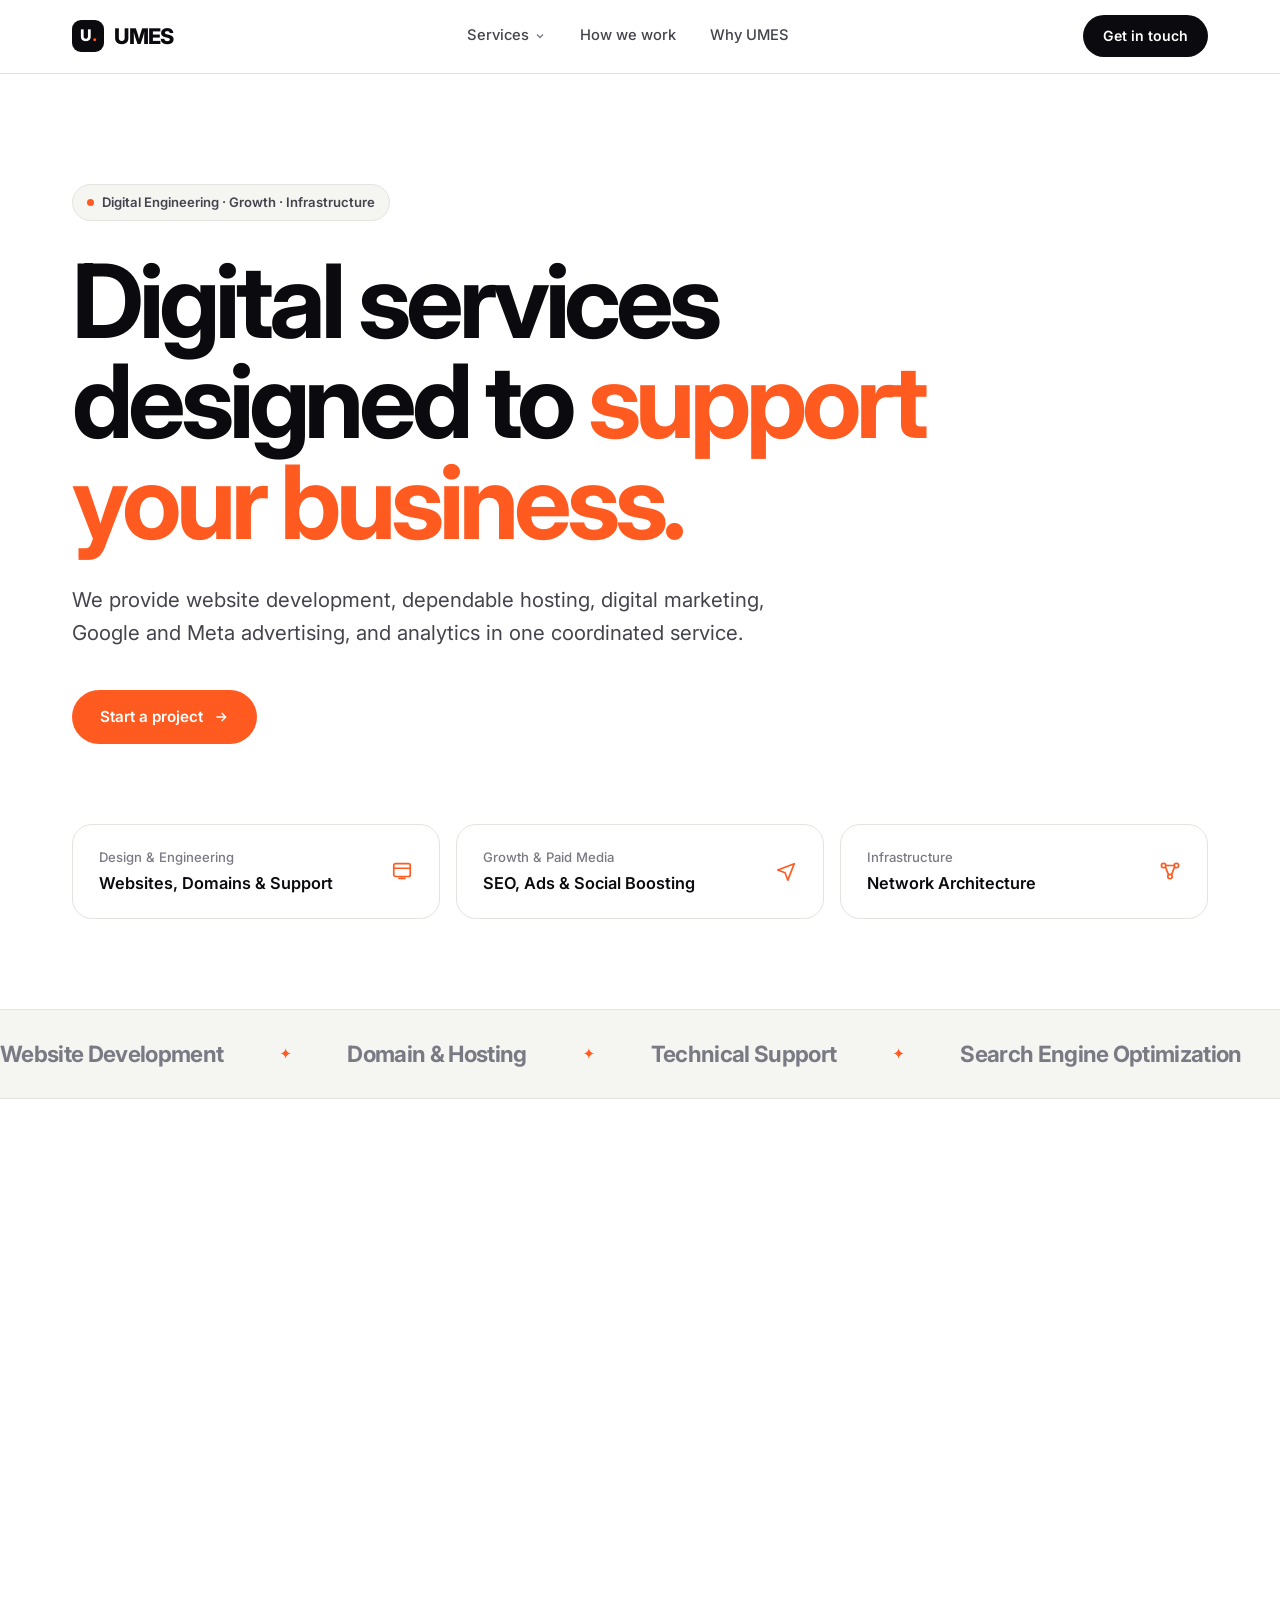
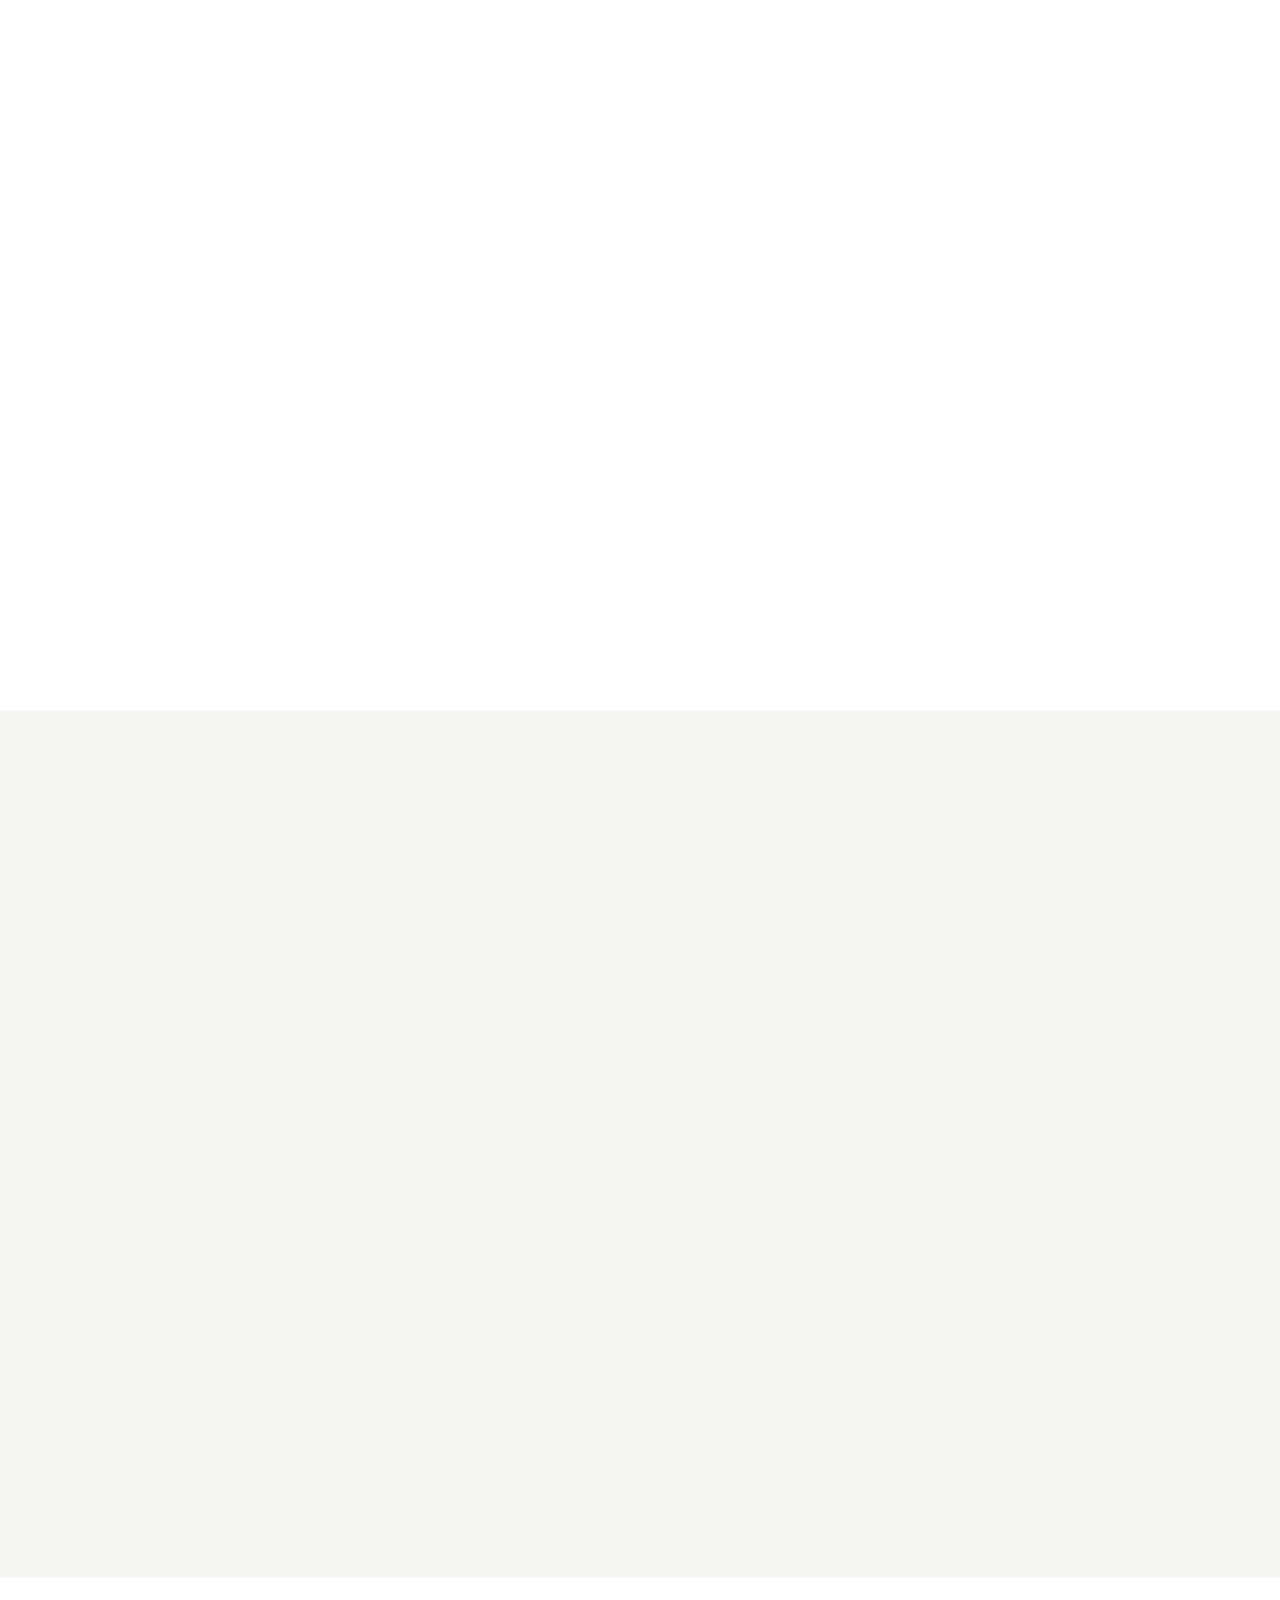
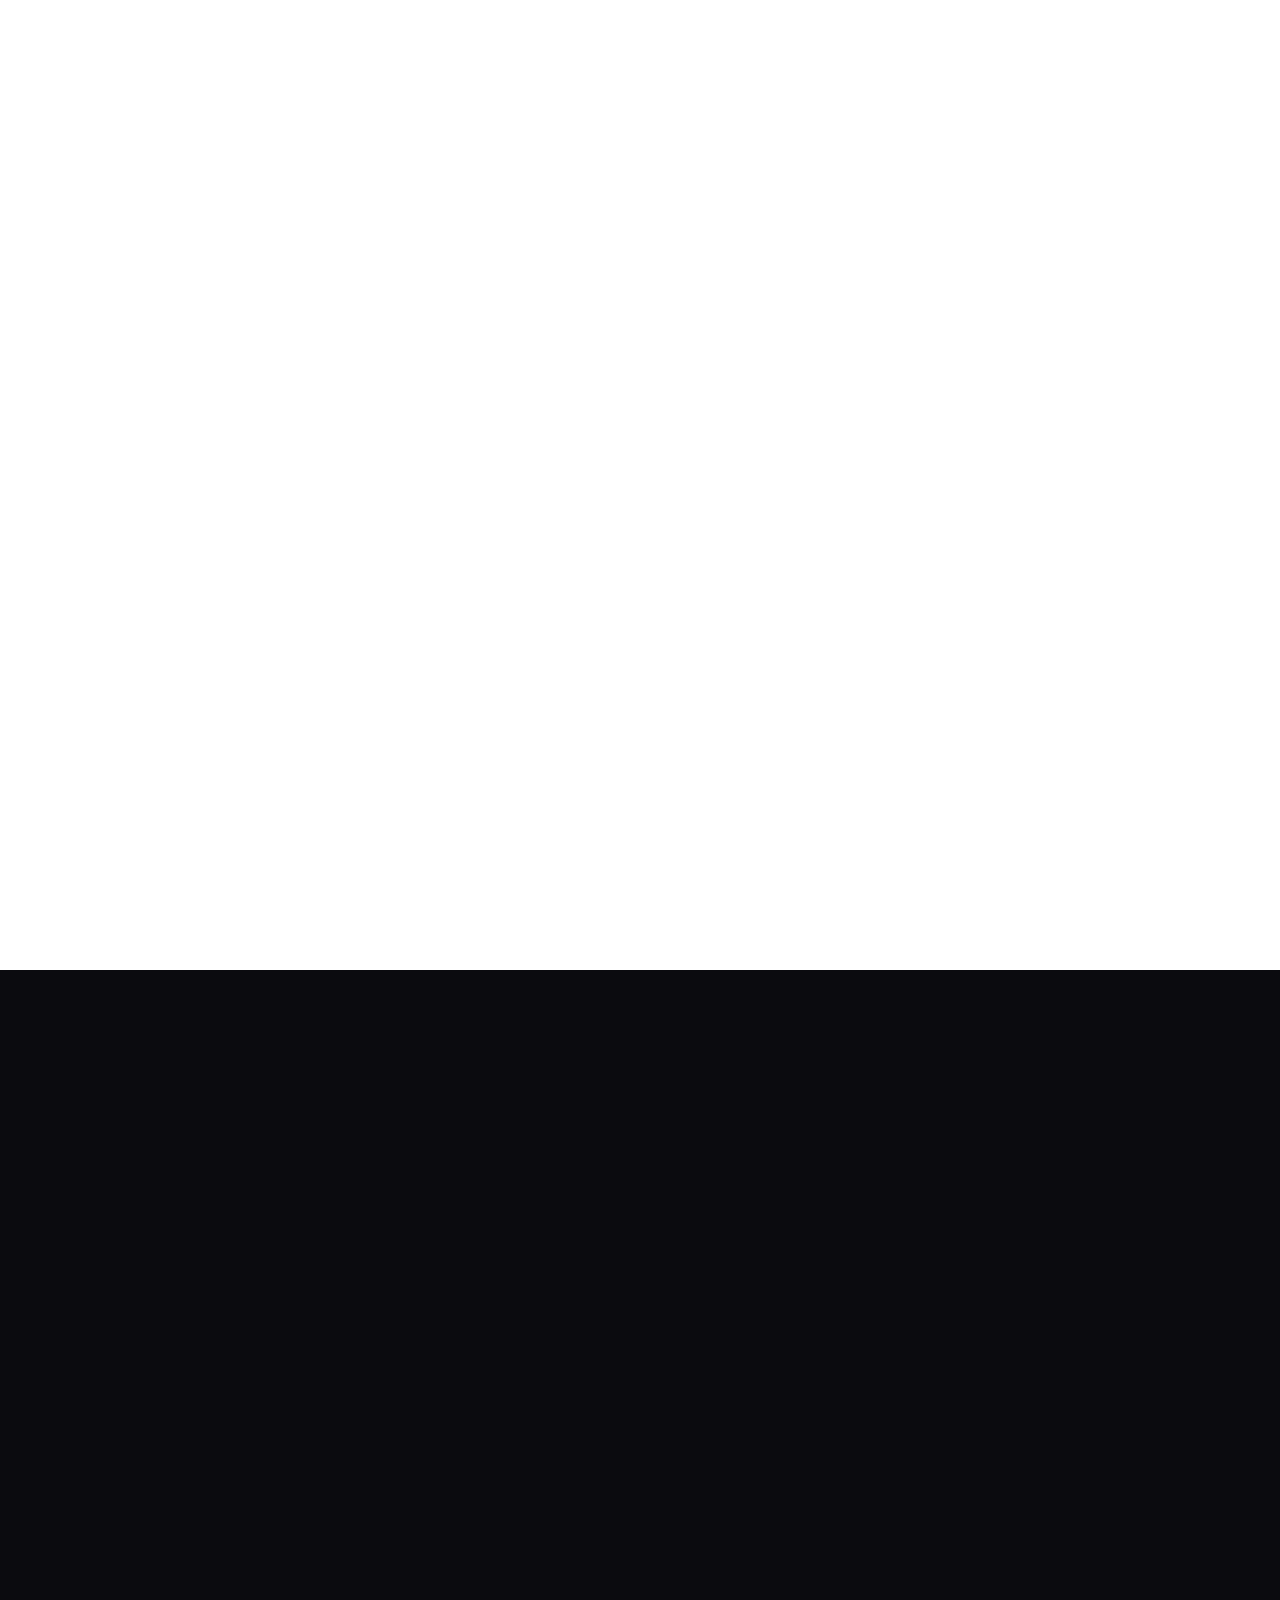
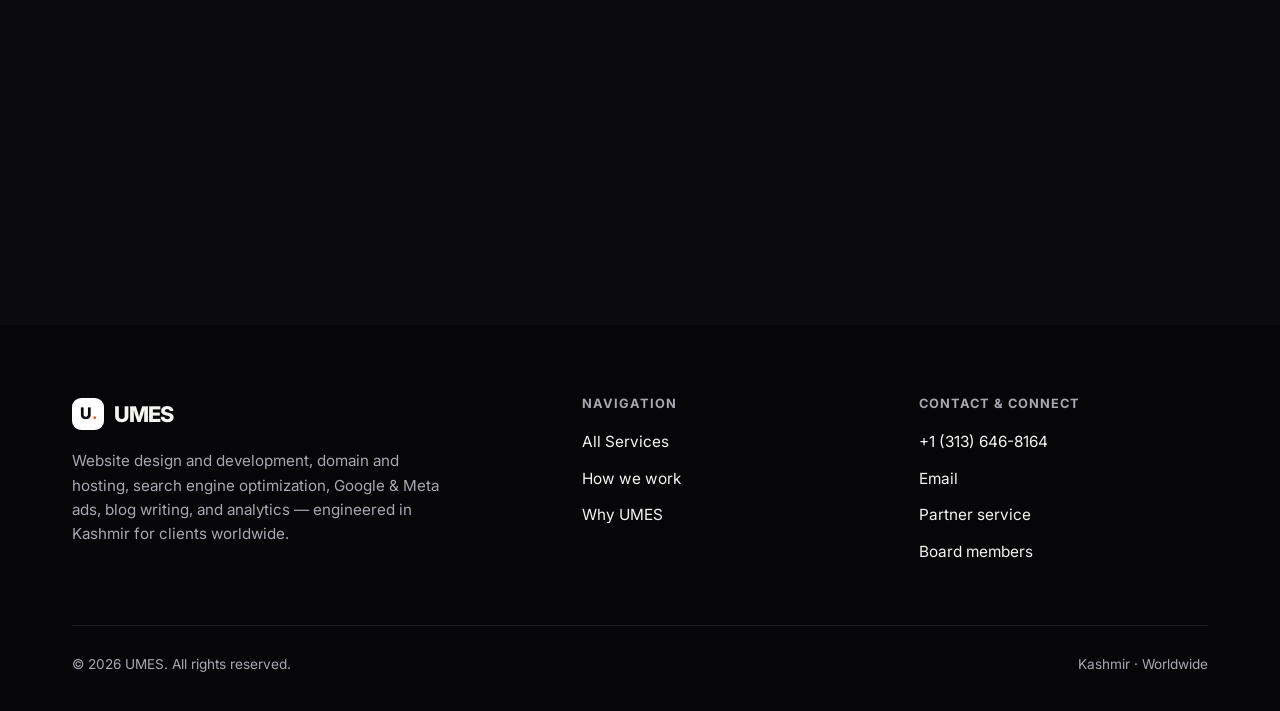
==== commit fbc5fcc3: "update services section for mobile view" ====
--- a/index.html
+++ b/index.html
@@ -191,7 +191,7 @@
   </div>
 </div>
 
-<section class="sec services" id="services">
+<section class="sec" id="services">
   <div class="wrap">
     <div class="eyebrow reveal">Services</div>
     <div class="services-header-meta reveal">
@@ -413,7 +413,7 @@
   </div>
 </section>
 
-<section class="sec" id="process">
+<section class="sec services" id="process">
   <div class="wrap">
     <div class="eyebrow reveal">How we work</div>
     <h2 class="reveal">A clear process from planning to support.</h2>
@@ -438,7 +438,7 @@
   </div>
 </section>
 
-<section class="sec why" id="why">
+<section class="sec" id="why">
   <div class="wrap">
     <div class="eyebrow reveal">Why UMES</div>
     <h2 class="reveal">A dependable partner for digital work.</h2>
--- a/style.css
+++ b/style.css
@@ -1,645 +1,1751 @@
-:root{
-    --bg:#FFFFFF;
-    --bg-soft:#F5F5F2;
-    --bg-card:#FAFAF8;
-    --ink:#0B0B0F;
-    --ink-2:#44444D;
-    --ink-3:#7A7A85;
-    --line:#E4E4DE;
-    --accent:#FF5A1F;
-    --accent-dark:#E24A12;
-    --accent-light:#FFF2ED;
-    --dark:#0B0B0F;
-    --dark-2:#16161C;
-    --on-dark:#F4F4F1;
-    --on-dark-2:#A8A8B3;
-    --radius:20px;
-  }
-  *{box-sizing:border-box;}
-  html{scroll-behavior:smooth;}
-  body{
-    margin:0;background:var(--bg);color:var(--ink);
-    font-family:'Inter',system-ui,sans-serif;line-height:1.6;
-    -webkit-font-smoothing:antialiased;overflow-x:hidden;
-  }
-  h1,h2,h3,h4{margin:0;font-weight:700;letter-spacing:-0.03em;line-height:1.05;}
-  p{margin:0;}
-  a{color:inherit;text-decoration:none;}
-  button{font:inherit;color:inherit;background:none;border:none;cursor:pointer;}
-  .wrap{max-width:1200px;margin:0 auto;padding:0 32px;}
-  @media(max-width:640px){.wrap{padding:0 20px;}}
-  section{scroll-margin-top:80px;}
-  .accent{color:var(--accent);}
-
-  .btn{
-    display:inline-flex;align-items:center;gap:10px;
-    padding:15px 28px;border-radius:100px;font-size:0.95rem;font-weight:600;
-    transition:transform .2s ease, background .2s ease, color .2s ease, border-color .2s ease;
-  }
-  .btn svg{width:16px;height:16px;transition:transform .2s;}
-  .btn:hover svg{transform:translateX(3px);}
-  .btn-primary{background:var(--accent);color:#fff;}
-  .btn-primary:hover{background:var(--accent-dark);}
-  .btn-dark{background:var(--ink);color:#fff;}
-  .btn-dark:hover{background:#25252d;}
-  .btn-outline{border:1.5px solid var(--ink);color:var(--ink);}
-  .btn-outline:hover{background:var(--ink);color:#fff;}
-  .btn-sm{padding:10px 20px;font-size:0.88rem;}
-
-  header{
-    position:sticky;top:0;z-index:50;
-    background:rgba(255,255,255,0.88);
-    backdrop-filter:blur(14px);-webkit-backdrop-filter:blur(14px);
-    border-bottom:1px solid var(--line);
-  }
-  header .inner{display:flex;align-items:center;justify-content:space-between;height:72px;}
-  .brand{display:flex;align-items:center;gap:10px;font-weight:800;font-size:1.35rem;letter-spacing:-0.04em;}
-  .brand .mark{
-    width:32px;height:32px;border-radius:9px;background:var(--ink);color:#fff;
-    display:flex;align-items:center;justify-content:center;font-size:1rem;font-weight:800;
-  }
-  .brand .mark i{font-style:normal;color:var(--accent);}
-  nav.primary-nav{display:flex;align-items:center;gap:34px;height:100%;}
-  nav.primary-nav > a, .nav-dropdown-trigger{
-    font-size:0.92rem;font-weight:500;color:var(--ink-2);transition:color .2s;
-    display:inline-flex;align-items:center;gap:5px;cursor:pointer;height:100%;
-  }
-  nav.primary-nav > a:hover, .nav-dropdown-trigger:hover, .nav-item-has-dropdown:hover .nav-dropdown-trigger{
-    color:var(--ink);
-  }
-  .nav-item-has-dropdown{
-    position:relative;height:100%;display:flex;align-items:center;
-  }
-  .nav-caret{
-    width:12px;height:12px;transition:transform .2s ease;color:var(--ink-3);
-  }
-  .nav-item-has-dropdown:hover .nav-caret{
-    transform:rotate(180deg);color:var(--ink);
-  }
-  
-  /* Services Dropdown Megamenu */
-  .services-dropdown{
-    position:absolute;top:100%;left:50%;transform:translateX(-50%) translateY(8px);
-    width:680px;background:#fff;border:1px solid var(--line);
-    border-radius:20px;padding:18px;box-shadow:0 20px 40px -10px rgba(11,11,15,0.14);
-    opacity:0;visibility:hidden;pointer-events:none;
-    transition:opacity .22s ease, transform .22s ease, visibility .22s;
-    display:grid;grid-template-columns:1fr 1fr;gap:10px;
-    z-index:100;
-  }
-  /* Invisible hover bridge to prevent menu from flickering on cursor transition */
-  .services-dropdown::before{
-    content:'';position:absolute;top:-16px;left:0;right:0;height:16px;
-  }
-  .nav-item-has-dropdown:hover .services-dropdown,
-  .nav-item-has-dropdown:focus-within .services-dropdown{
-    opacity:1;visibility:visible;pointer-events:auto;
-    transform:translateX(-50%) translateY(0);
-  }
-  .dropdown-item{
-    display:flex;align-items:flex-start;gap:14px;padding:12px 14px;border-radius:14px;
-    transition:background .15s ease, transform .15s ease;
-  }
-  .dropdown-item:hover{
-    background:var(--bg-soft);transform:translateX(2px);
-  }
-  .dropdown-icon{
-    width:36px;height:36px;border-radius:10px;background:var(--bg-card);
-    border:1px solid var(--line);display:flex;align-items:center;justify-content:center;
-    flex-shrink:0;color:var(--accent);margin-top:2px;
-  }
-  .dropdown-item:hover .dropdown-icon{
-    background:var(--ink);color:#fff;border-color:var(--ink);
-  }
-  .dropdown-icon svg{width:18px;height:18px;}
-  .dropdown-text h4{
-    font-size:0.94rem;font-weight:700;letter-spacing:-0.01em;color:var(--ink);
-    margin-bottom:3px;display:flex;align-items:center;gap:6px;
-  }
-  .dropdown-tag{
-    font-size:0.68rem;font-weight:700;text-transform:uppercase;letter-spacing:0.04em;
-    padding:1px 6px;border-radius:4px;background:var(--line);color:var(--ink-2);
-  }
-  .dropdown-text p{
-    font-size:0.8rem;color:var(--ink-3);line-height:1.45;
-  }
-  .dropdown-footer{
-    grid-column:span 2;padding-top:10px;margin-top:4px;border-top:1px solid var(--line);
-    display:flex;align-items:center;justify-content:space-between;font-size:0.82rem;color:var(--ink-2);
-    padding-left:6px;padding-right:6px;
-  }
-  .dropdown-footer a{
-    font-weight:600;color:var(--accent);display:inline-flex;align-items:center;gap:4px;
-  }
-  .dropdown-footer a:hover{text-decoration:underline;}
-
-  .nav-actions{display:flex;align-items:center;gap:14px;}
-  .menu-btn{display:none;padding:8px;}
-  .menu-btn svg{width:24px;height:24px;}
-  @media(max-width:860px){
-    nav.primary-nav{display:none;}
-    .menu-btn{
-      display:inline-flex;align-items:center;justify-content:center;
-      width:44px;height:44px;border-radius:12px;
-      border:1px solid var(--line);background:var(--bg-card);
-      transition:all .2s ease;
-    }
-    .menu-btn:hover{background:var(--bg-soft);border-color:var(--ink);}
-    .nav-actions .btn{display:none;}
-  }
-
-  /* Improved Mobile Navigation Drawer */
-  #mobileNav{
-    display:block;
-    max-height:0;
-    overflow:hidden;
-    opacity:0;
-    visibility:hidden;
-    transition:max-height .35s cubic-bezier(0.16, 1, 0.3, 1), opacity .25s ease, visibility .35s;
-    background:rgba(255,255,255,0.98);
-    backdrop-filter:blur(20px);
-    -webkit-backdrop-filter:blur(20px);
-    border-bottom:1px solid var(--line);
-    padding:0 20px;
-    box-shadow:0 16px 32px rgba(11,11,15,0.08);
-  }
-  #mobileNav.open{
-    max-height:calc(100vh - 72px);
-    overflow-y:auto;
-    opacity:1;
-    visibility:visible;
-    padding:16px 20px 28px;
-  }
-  .mobile-nav-inner{
-    display:flex;
-    flex-direction:column;
-    gap:4px;
-    max-width:540px;
-    margin:0 auto;
-  }
-  .mobile-nav-link{
-    display:flex;
-    align-items:center;
-    justify-content:space-between;
-    padding:13px 14px;
-    font-size:1.02rem;
-    font-weight:600;
-    color:var(--ink);
-    border-radius:12px;
-    transition:background .15s ease, color .15s ease;
-  }
-  .mobile-nav-link:hover, .mobile-nav-link:active{
-    background:var(--bg-soft);
-  }
-  .mobile-nav-link svg{
-    width:16px;height:16px;color:var(--ink-3);
-  }
-
-  /* Collapsible Services Accordion in Mobile */
-  .mobile-services-accordion{
-    background:var(--bg-card);
-    border:1px solid var(--line);
-    border-radius:16px;
-    padding:6px;
-    margin:6px 0;
-  }
-  .mobile-services-title{
-    display:flex;
-    align-items:center;
-    justify-content:space-between;
-    width:100%;
-    padding:10px 12px;
-    font-size:0.82rem;
-    font-weight:700;
-    text-transform:uppercase;
-    letter-spacing:0.06em;
-    color:var(--ink-3);
-  }
-  .mobile-services-title span{
-    display:inline-flex;
-    align-items:center;
-    gap:6px;
-    color:var(--accent);
-  }
-  .mobile-svc-item{
-    display:flex;
-    align-items:center;
-    gap:12px;
-    padding:10px 12px;
-    border-radius:10px;
-    transition:background .15s ease;
-  }
-  .mobile-svc-item:hover, .mobile-svc-item:active{
-    background:#fff;
-  }
-  .mobile-svc-icon{
-    width:32px;
-    height:32px;
-    border-radius:8px;
-    background:#fff;
-    border:1px solid var(--line);
-    display:flex;
-    align-items:center;
-    justify-content:center;
-    color:var(--accent);
-    flex-shrink:0;
-  }
-  .mobile-svc-item:hover .mobile-svc-icon{
-    background:var(--ink);
-    border-color:var(--ink);
-    color:#fff;
-  }
-  .mobile-svc-icon svg{width:16px;height:16px;}
-  .mobile-svc-text{
-    display:flex;
-    flex-direction:column;
-    min-width:0;
-  }
-  .mobile-svc-name{
-    font-size:0.92rem;
-    font-weight:600;
-    color:var(--ink);
-    display:flex;
-    align-items:center;
-    gap:6px;
-  }
-  .mobile-svc-tag{
-    font-size:0.65rem;
-    font-weight:700;
-    padding:1px 5px;
-    background:var(--line);
-    border-radius:4px;
-    color:var(--ink-2);
-  }
-  .mobile-svc-desc{
-    font-size:0.77rem;
-    color:var(--ink-3);
-    white-space:nowrap;
-    overflow:hidden;
-    text-overflow:ellipsis;
-  }
-
-  .mobile-nav-cta{
-    margin-top:12px;
-    display:flex;
-    align-items:center;
-    justify-content:center;
-    gap:8px;
-    width:100%;
-    padding:14px;
-    background:var(--ink);
-    color:#fff !important;
-    border-radius:14px;
-    font-size:0.95rem;
-    font-weight:600;
-    text-align:center;
-    transition:background .2s ease;
-  }
-  .mobile-nav-cta:hover{
-    background:#25252d;
-  }
-  .mobile-nav-cta svg{width:16px;height:16px;}
-
-  .hero{padding:110px 0 90px;}
-  @media(max-width:640px){.hero{padding:64px 0 60px;}}
-  .pill{
-    display:inline-flex;align-items:center;gap:8px;padding:7px 14px;border-radius:100px;
-    background:var(--bg-soft);border:1px solid var(--line);
-    font-size:0.82rem;font-weight:600;color:var(--ink-2);margin-bottom:30px;
-  }
-  .pill .dot{width:7px;height:7px;border-radius:50%;background:var(--accent);}
-  .hero h1{font-size:clamp(2.9rem,8vw,6.6rem);line-height:0.98;letter-spacing:-0.05em;max-width:14ch;}
-  .hero p.lead{margin-top:32px;font-size:clamp(1.05rem,1.6vw,1.3rem);color:var(--ink-2);max-width:56ch;}
-  .cta-row{display:flex;gap:14px;flex-wrap:wrap;margin-top:40px;}
-
-  .quick{
-    display:grid;grid-template-columns:repeat(3,1fr);gap:16px;margin-top:80px;
-  }
-  @media(max-width:860px){.quick{grid-template-columns:1fr;margin-top:56px;}}
-  .quick a{
-    display:flex;align-items:center;justify-content:space-between;gap:16px;
-    padding:22px 26px;border:1.5px solid var(--line);border-radius:var(--radius);
-    font-weight:600;font-size:1.02rem;transition:border-color .2s, background .2s, transform .2s;
-  }
-  .quick a:hover{border-color:var(--ink);transform:translateY(-3px);}
-  .quick a span small{display:block;color:var(--ink-3);font-weight:500;font-size:0.82rem;margin-bottom:2px;}
-  .quick a svg{width:22px;height:22px;flex-shrink:0;color:var(--accent);}
-
-  .marquee{border-top:1px solid var(--line);border-bottom:1px solid var(--line);background:var(--bg-soft);overflow:hidden;padding:26px 0;}
-  .marquee-track{display:flex;gap:56px;width:max-content;animation:scroll 34s linear infinite;}
-  .marquee-track span{
-    font-size:1.4rem;font-weight:700;letter-spacing:-0.03em;color:var(--ink-3);white-space:nowrap;
-    display:flex;align-items:center;gap:56px;
-  }
-  .marquee-track span::after{content:"✦";color:var(--accent);font-size:0.95rem;}
-  @keyframes scroll{to{transform:translateX(-50%);}}
-  @media (prefers-reduced-motion: reduce){.marquee-track{animation:none;}}
-
-  .eyebrow{
-    display:inline-flex;align-items:center;gap:10px;font-size:0.82rem;font-weight:700;
-    letter-spacing:0.08em;text-transform:uppercase;color:var(--accent);margin-bottom:20px;
-  }
-  .eyebrow::before{content:"";width:22px;height:2px;background:var(--accent);}
-  .sec{padding:120px 0;}
-  @media(max-width:640px){.sec{padding:80px 0;}}
-  .sec h2{font-size:clamp(2.2rem,5vw,3.8rem);max-width:18ch;}
-  .sec .sub{margin-top:22px;font-size:1.12rem;color:var(--ink-2);max-width:58ch;}
-
-  .compare{display:grid;grid-template-columns:1fr 1fr;gap:20px;margin-top:64px;}
-  @media(max-width:860px){.compare{grid-template-columns:1fr;}}
-  .col{padding:44px;border-radius:28px;}
-  @media(max-width:640px){.col{padding:30px 24px;}}
-  .col.typical{background:var(--bg-soft);border:1px solid var(--line);}
-  .col.umes{background:var(--dark);color:var(--on-dark);}
-  .col h3{font-size:1.5rem;margin-bottom:28px;letter-spacing:-0.02em;}
-  .col.typical h3{color:var(--ink-3);}
-  .col ul{list-style:none;margin:0;padding:0;display:grid;gap:18px;}
-  .col li{display:flex;gap:14px;align-items:flex-start;font-size:1.02rem;}
-  .col.typical li{color:var(--ink-2);}
-  .col.umes li{color:var(--on-dark-2);}
-  .col.umes li b{color:var(--on-dark);font-weight:600;}
-  .ico{flex-shrink:0;width:24px;height:24px;border-radius:50%;display:flex;align-items:center;justify-content:center;margin-top:1px;}
-  .ico svg{width:13px;height:13px;}
-  .typical .ico{background:#E4E4DE;color:var(--ink-3);}
-  .umes .ico{background:var(--accent);color:#fff;}
-
-  .services{background:var(--bg-soft);}
-  .services-header-meta{
-    display:flex;flex-wrap:wrap;align-items:flex-end;justify-content:space-between;gap:24px;
-    margin-bottom:60px;
-  }
-  .services-filter{
-    display:flex;flex-wrap:wrap;gap:8px;
-  }
-  .filter-btn{
-    padding:8px 18px;border-radius:100px;background:#fff;border:1px solid var(--line);
-    font-size:0.86rem;font-weight:600;color:var(--ink-2);transition:all .2s ease;
-  }
-  .filter-btn:hover{border-color:var(--ink);color:var(--ink);}
-  .filter-btn.active{background:var(--ink);color:#fff;border-color:var(--ink);}
-
-  .svc-card{
-    display:block;
-    background:#fff;border:1px solid var(--line);border-radius:28px;
-    padding:44px;margin-bottom:28px;transition:border-color .25s ease, box-shadow .25s ease, transform .25s ease;
-  }
-  .svc-card:hover,.svc-card:focus-visible{
-    border-color:var(--ink);
-    box-shadow:0 18px 36px -12px rgba(11,11,15,0.06);
-    transform:translateY(-2px);
-  }
-  @media(max-width:640px){.svc-card{padding:28px 20px;}}
-  
-  .svc-top{
-    display:grid;grid-template-columns:70px 1.4fr 2fr 48px;gap:28px;align-items:flex-start;
-  }
-  @media(max-width:960px){
-    .svc-top{grid-template-columns:1fr;gap:16px;}
-    .svc-top .arrow-wrap{display:none;}
-  }
-  .svc-index{font-size:1.1rem;font-weight:800;color:var(--accent);letter-spacing:-0.02em;}
-  .svc-title-wrap h3{font-size:clamp(1.6rem,2.4vw,2.2rem);margin-bottom:8px;}
-  .svc-title-wrap .sub-badge{
-    display:inline-block;font-size:0.78rem;font-weight:700;text-transform:uppercase;
-    letter-spacing:0.06em;color:var(--ink-3);margin-bottom:6px;
-  }
-  .svc-desc{font-size:1.02rem;color:var(--ink-2);line-height:1.65;}
-  .svc-top .arrow-wrap{
-    width:44px;height:44px;border-radius:50%;border:1.5px solid var(--line);
-    display:flex;align-items:center;justify-content:center;color:var(--ink-2);
-    transition:all .25s ease;margin-left:auto;
-  }
-  .svc-card:hover .svc-top .arrow-wrap,
-  .svc-card:focus-visible .svc-top .arrow-wrap{
-    background:var(--accent);border-color:var(--accent);color:#fff;
-    transform:rotate(45deg);
-  }
-  .svc-top .arrow-wrap svg{width:18px;height:18px;}
-
-  /* Service sub-grid / deliverables */
-  .svc-subgrid{
-    display:grid;grid-template-columns:repeat(auto-fit, minmax(280px, 1fr));gap:16px;
-    margin-top:34px;padding-top:30px;border-top:1px solid var(--line);
-  }
-  .sub-item{
-    background:var(--bg-card);border:1px solid var(--line);border-radius:18px;
-    padding:20px 22px;display:flex;flex-direction:column;justify-content:space-between;
-    transition:border-color .2s, background .2s;
-  }
-  .sub-item:hover{
-    border-color:rgba(255,90,31,0.4);background:#fff;
-  }
-  .sub-item-header{
-    display:flex;align-items:flex-start;justify-content:space-between;gap:12px;margin-bottom:10px;
-  }
-  .sub-item-title{font-size:1.02rem;font-weight:700;color:var(--ink);letter-spacing:-0.01em;}
-  .sub-item-tag{
-    font-size:0.72rem;font-weight:700;text-transform:uppercase;letter-spacing:0.04em;
-    padding:3px 8px;border-radius:6px;background:var(--line);color:var(--ink-2);
-    white-space:nowrap;
-  }
-  .sub-item-tag.accent-tag{
-    background:var(--accent-light);color:var(--accent-dark);
-  }
-  .sub-item-desc{font-size:0.89rem;color:var(--ink-2);line-height:1.5;}
-
-  .steps{display:grid;grid-template-columns:repeat(3,1fr);gap:20px;margin-top:64px;}
-  @media(max-width:860px){.steps{grid-template-columns:1fr;}}
-  .step{padding:40px 36px;border:1.5px solid var(--line);border-radius:28px;position:relative;transition:border-color .25s, transform .25s;}
-  .step:hover{border-color:var(--ink);transform:translateY(-4px);}
-  .step .num{font-size:4.5rem;font-weight:800;letter-spacing:-0.06em;line-height:1;color:var(--accent);margin-bottom:34px;}
-  .step h3{font-size:1.7rem;margin-bottom:14px;}
-  .step p{color:var(--ink-2);}
-
-  .why{background:var(--bg-soft);}
-  .why-grid{display:grid;grid-template-columns:repeat(3,1fr);gap:20px;margin-top:64px;}
-  @media(max-width:980px){.why-grid{grid-template-columns:1fr 1fr;}}
-  @media(max-width:620px){.why-grid{grid-template-columns:1fr;}}
-  .why-card{background:#fff;border:1px solid var(--line);border-radius:var(--radius);padding:32px;}
-  .why-card .ic{width:48px;height:48px;border-radius:14px;background:var(--ink);color:var(--accent);display:flex;align-items:center;justify-content:center;margin-bottom:26px;}
-  .why-card .ic svg{width:22px;height:22px;}
-  .why-card h3{font-size:1.3rem;margin-bottom:10px;letter-spacing:-0.02em;}
-  .why-card p{color:var(--ink-2);font-size:0.98rem;}
-
-  .reach-box{margin-top:56px;background:var(--dark);border-radius:32px;padding:48px;color:var(--on-dark);}
-  @media(max-width:640px){.reach-box{padding:28px 14px;}}
-  .network{width:100%;height:auto;}
-  .network text{font-family:'Inter',sans-serif;fill:#fff;font-size:15px;font-weight:700;}
-  .network .sub{fill:var(--on-dark-2);font-size:12px;font-weight:500;}
-
-  .cta{background:var(--dark);color:var(--on-dark);padding:130px 0 120px;}
-  @media(max-width:640px){.cta{padding:84px 0;}}
-  .cta h2{font-size:clamp(2.6rem,7vw,5.6rem);letter-spacing:-0.05em;line-height:0.98;max-width:15ch;}
-  .cta .sub{margin-top:26px;font-size:1.15rem;color:var(--on-dark-2);max-width:50ch;}
-  .cta .cta-row{margin-top:40px;}
-  .cta .btn-outline{border-color:rgba(255,255,255,.35);color:#fff;}
-  .cta .btn-outline:hover{background:#fff;color:var(--ink);border-color:#fff;}
-  
-  .contact-grid{display:grid;grid-template-columns:repeat(3,1fr);gap:16px;margin-top:84px;}
-  @media(max-width:980px){.contact-grid{grid-template-columns:1fr 1fr;}}
-  @media(max-width:620px){.contact-grid{grid-template-columns:1fr;}}
-  .contact-card{
-    display:flex;align-items:center;gap:18px;padding:24px;border-radius:var(--radius);
-    background:var(--dark-2);border:1px solid rgba(255,255,255,.08);
-    transition:border-color .2s, transform .2s;
-  }
-  .contact-card:hover{border-color:var(--accent);transform:translateY(-3px);}
-  .contact-card .icon{width:46px;height:46px;border-radius:13px;flex-shrink:0;background:rgba(255,90,31,.14);color:var(--accent);display:flex;align-items:center;justify-content:center;}
-  .contact-card .icon svg{width:21px;height:21px;}
-  .contact-card .label{font-weight:700;font-size:1.02rem;}
-  .contact-card .detail{color:var(--on-dark-2);font-size:0.86rem;margin-top:2px;}
-
-  footer{background:#060608;color:var(--on-dark);padding:72px 0 36px;}
-  .footer-top{display:grid;grid-template-columns:1.6fr 1fr 1fr;gap:48px;padding-bottom:48px;border-bottom:1px solid rgba(255,255,255,.1);}
-  @media(max-width:760px){.footer-top{grid-template-columns:1fr;gap:36px;}}
-  footer .brand .mark{background:#fff;color:var(--ink);}
-  footer p{color:var(--on-dark-2);font-size:0.95rem;max-width:38ch;margin-top:18px;}
-  .footer-col h4{font-size:0.8rem;color:var(--on-dark-2);font-weight:700;letter-spacing:0.08em;text-transform:uppercase;margin-bottom:20px;}
-  .footer-col a{display:block;color:var(--on-dark);font-size:0.96rem;margin-bottom:12px;transition:color .2s;}
-  .footer-col a:hover{color:var(--accent);}
-  .footer-bottom{display:flex;justify-content:space-between;flex-wrap:wrap;gap:10px;padding-top:28px;color:var(--on-dark-2);font-size:0.85rem;}
-
-  .reveal{opacity:0;transform:translateY(28px);transition:opacity .7s ease, transform .7s ease;}
-  .reveal.in{opacity:1;transform:none;}
-  @media (prefers-reduced-motion: reduce){.reveal{opacity:1;transform:none;transition:none;}}
-
-  a:focus-visible, .btn:focus-visible, .menu-btn:focus-visible, .filter-btn:focus-visible{outline:2px solid var(--accent);outline-offset:3px;}
+:root {
+  --bg: #FFFFFF;
+  --bg-soft: #F5F5F2;
+  --bg-card: #FAFAF8;
+  --ink: #0B0B0F;
+  --ink-2: #44444D;
+  --ink-3: #7A7A85;
+  --line: #E4E4DE;
+  --accent: #FF5A1F;
+  --accent-dark: #E24A12;
+  --accent-light: #FFF2ED;
+  --dark: #0B0B0F;
+  --dark-2: #16161C;
+  --on-dark: #F4F4F1;
+  --on-dark-2: #A8A8B3;
+  --radius: 20px;
+}
+
+* {
+  box-sizing: border-box;
+}
+
+html {
+  scroll-behavior: smooth;
+}
+
+body {
+  margin: 0;
+  background: var(--bg);
+  color: var(--ink);
+  font-family: 'Inter', system-ui, sans-serif;
+  line-height: 1.6;
+  -webkit-font-smoothing: antialiased;
+  overflow-x: hidden;
+}
+
+h1,
+h2,
+h3,
+h4 {
+  margin: 0;
+  font-weight: 700;
+  letter-spacing: -0.03em;
+  line-height: 1.05;
+}
+
+p {
+  margin: 0;
+}
+
+a {
+  color: inherit;
+  text-decoration: none;
+}
+
+button {
+  font: inherit;
+  color: inherit;
+  background: none;
+  border: none;
+  cursor: pointer;
+}
+
+.wrap {
+  max-width: 1200px;
+  margin: 0 auto;
+  padding: 0 32px;
+}
+
+@media(max-width:640px) {
+  .wrap {
+    padding: 0 20px;
+  }
+}
+
+section {
+  scroll-margin-top: 80px;
+}
+
+.accent {
+  color: var(--accent);
+}
+
+.btn {
+  display: inline-flex;
+  align-items: center;
+  gap: 10px;
+  padding: 15px 28px;
+  border-radius: 100px;
+  font-size: 0.95rem;
+  font-weight: 600;
+  transition: transform .2s ease, background .2s ease, color .2s ease, border-color .2s ease;
+}
+
+.btn svg {
+  width: 16px;
+  height: 16px;
+  transition: transform .2s;
+}
+
+.btn:hover svg {
+  transform: translateX(3px);
+}
+
+.btn-primary {
+  background: var(--accent);
+  color: #fff;
+}
+
+.btn-primary:hover {
+  background: var(--accent-dark);
+}
+
+.btn-dark {
+  background: var(--ink);
+  color: #fff;
+}
+
+.btn-dark:hover {
+  background: #25252d;
+}
+
+.btn-outline {
+  border: 1.5px solid var(--ink);
+  color: var(--ink);
+}
+
+.btn-outline:hover {
+  background: var(--ink);
+  color: #fff;
+}
+
+.btn-sm {
+  padding: 10px 20px;
+  font-size: 0.88rem;
+}
+
+header {
+  position: sticky;
+  top: 0;
+  z-index: 50;
+  background: rgba(255, 255, 255, 0.88);
+  backdrop-filter: blur(14px);
+  -webkit-backdrop-filter: blur(14px);
+  border-bottom: 1px solid var(--line);
+}
+
+header .inner {
+  display: flex;
+  align-items: center;
+  justify-content: space-between;
+  height: 72px;
+}
+
+.brand {
+  display: flex;
+  align-items: center;
+  gap: 10px;
+  font-weight: 800;
+  font-size: 1.35rem;
+  letter-spacing: -0.04em;
+}
+
+.brand .mark {
+  width: 32px;
+  height: 32px;
+  border-radius: 9px;
+  background: var(--ink);
+  color: #fff;
+  display: flex;
+  align-items: center;
+  justify-content: center;
+  font-size: 1rem;
+  font-weight: 800;
+}
+
+.brand .mark i {
+  font-style: normal;
+  color: var(--accent);
+}
+
+nav.primary-nav {
+  display: flex;
+  align-items: center;
+  gap: 34px;
+  height: 100%;
+}
+
+nav.primary-nav>a,
+.nav-dropdown-trigger {
+  font-size: 0.92rem;
+  font-weight: 500;
+  color: var(--ink-2);
+  transition: color .2s;
+  display: inline-flex;
+  align-items: center;
+  gap: 5px;
+  cursor: pointer;
+  height: 100%;
+}
+
+nav.primary-nav>a:hover,
+.nav-dropdown-trigger:hover,
+.nav-item-has-dropdown:hover .nav-dropdown-trigger {
+  color: var(--ink);
+}
+
+.nav-item-has-dropdown {
+  position: relative;
+  height: 100%;
+  display: flex;
+  align-items: center;
+}
+
+.nav-caret {
+  width: 12px;
+  height: 12px;
+  transition: transform .2s ease;
+  color: var(--ink-3);
+}
+
+.nav-item-has-dropdown:hover .nav-caret {
+  transform: rotate(180deg);
+  color: var(--ink);
+}
+
+/* Services Dropdown Megamenu */
+.services-dropdown {
+  position: absolute;
+  top: 100%;
+  left: 50%;
+  transform: translateX(-50%) translateY(8px);
+  width: 680px;
+  background: #fff;
+  border: 1px solid var(--line);
+  border-radius: 20px;
+  padding: 18px;
+  box-shadow: 0 20px 40px -10px rgba(11, 11, 15, 0.14);
+  opacity: 0;
+  visibility: hidden;
+  pointer-events: none;
+  transition: opacity .22s ease, transform .22s ease, visibility .22s;
+  display: grid;
+  grid-template-columns: 1fr 1fr;
+  gap: 10px;
+  z-index: 100;
+}
+
+/* Invisible hover bridge to prevent menu from flickering on cursor transition */
+.services-dropdown::before {
+  content: '';
+  position: absolute;
+  top: -16px;
+  left: 0;
+  right: 0;
+  height: 16px;
+}
+
+.nav-item-has-dropdown:hover .services-dropdown,
+.nav-item-has-dropdown:focus-within .services-dropdown {
+  opacity: 1;
+  visibility: visible;
+  pointer-events: auto;
+  transform: translateX(-50%) translateY(0);
+}
+
+.dropdown-item {
+  display: flex;
+  align-items: flex-start;
+  gap: 14px;
+  padding: 12px 14px;
+  border-radius: 14px;
+  transition: background .15s ease, transform .15s ease;
+}
+
+.dropdown-item:hover {
+  background: var(--bg-soft);
+  transform: translateX(2px);
+}
+
+.dropdown-icon {
+  width: 36px;
+  height: 36px;
+  border-radius: 10px;
+  background: var(--bg-card);
+  border: 1px solid var(--line);
+  display: flex;
+  align-items: center;
+  justify-content: center;
+  flex-shrink: 0;
+  color: var(--accent);
+  margin-top: 2px;
+}
+
+.dropdown-item:hover .dropdown-icon {
+  background: var(--ink);
+  color: #fff;
+  border-color: var(--ink);
+}
+
+.dropdown-icon svg {
+  width: 18px;
+  height: 18px;
+}
+
+.dropdown-text h4 {
+  font-size: 0.94rem;
+  font-weight: 700;
+  letter-spacing: -0.01em;
+  color: var(--ink);
+  margin-bottom: 3px;
+  display: flex;
+  align-items: center;
+  gap: 6px;
+}
+
+.dropdown-tag {
+  font-size: 0.68rem;
+  font-weight: 700;
+  text-transform: uppercase;
+  letter-spacing: 0.04em;
+  padding: 1px 6px;
+  border-radius: 4px;
+  background: var(--line);
+  color: var(--ink-2);
+}
+
+.dropdown-text p {
+  font-size: 0.8rem;
+  color: var(--ink-3);
+  line-height: 1.45;
+}
+
+.dropdown-footer {
+  grid-column: span 2;
+  padding-top: 10px;
+  margin-top: 4px;
+  border-top: 1px solid var(--line);
+  display: flex;
+  align-items: center;
+  justify-content: space-between;
+  font-size: 0.82rem;
+  color: var(--ink-2);
+  padding-left: 6px;
+  padding-right: 6px;
+}
+
+.dropdown-footer a {
+  font-weight: 600;
+  color: var(--accent);
+  display: inline-flex;
+  align-items: center;
+  gap: 4px;
+}
+
+.dropdown-footer a:hover {
+  text-decoration: underline;
+}
+
+.nav-actions {
+  display: flex;
+  align-items: center;
+  gap: 14px;
+}
+
+.menu-btn {
+  display: none;
+  padding: 8px;
+}
+
+.menu-btn svg {
+  width: 24px;
+  height: 24px;
+}
+
+@media(max-width:860px) {
+  nav.primary-nav {
+    display: none;
+  }
+
+  .menu-btn {
+    display: inline-flex;
+    align-items: center;
+    justify-content: center;
+    width: 44px;
+    height: 44px;
+    border-radius: 12px;
+    border: 1px solid var(--line);
+    background: var(--bg-card);
+    transition: all .2s ease;
+  }
+
+  .menu-btn:hover {
+    background: var(--bg-soft);
+    border-color: var(--ink);
+  }
+
+  .nav-actions .btn {
+    display: none;
+  }
+}
+
+/* Improved Mobile Navigation Drawer */
+#mobileNav {
+  display: block;
+  max-height: 0;
+  overflow: hidden;
+  opacity: 0;
+  visibility: hidden;
+  transition: max-height .35s cubic-bezier(0.16, 1, 0.3, 1), opacity .25s ease, visibility .35s;
+  background: rgba(255, 255, 255, 0.98);
+  backdrop-filter: blur(20px);
+  -webkit-backdrop-filter: blur(20px);
+  border-bottom: 1px solid var(--line);
+  padding: 0 20px;
+  box-shadow: 0 16px 32px rgba(11, 11, 15, 0.08);
+}
+
+#mobileNav.open {
+  max-height: calc(100vh - 72px);
+  overflow-y: auto;
+  opacity: 1;
+  visibility: visible;
+  padding: 16px 20px 28px;
+}
+
+.mobile-nav-inner {
+  display: flex;
+  flex-direction: column;
+  gap: 4px;
+  max-width: 540px;
+  margin: 0 auto;
+}
+
+.mobile-nav-link {
+  display: flex;
+  align-items: center;
+  justify-content: space-between;
+  padding: 13px 14px;
+  font-size: 1.02rem;
+  font-weight: 600;
+  color: var(--ink);
+  border-radius: 12px;
+  transition: background .15s ease, color .15s ease;
+}
+
+.mobile-nav-link:hover,
+.mobile-nav-link:active {
+  background: var(--bg-soft);
+}
+
+.mobile-nav-link svg {
+  width: 16px;
+  height: 16px;
+  color: var(--ink-3);
+}
+
+/* Collapsible Services Accordion in Mobile */
+.mobile-services-accordion {
+  background: var(--bg-card);
+  border: 1px solid var(--line);
+  border-radius: 16px;
+  padding: 6px;
+  margin: 6px 0;
+}
+
+.mobile-services-title {
+  display: flex;
+  align-items: center;
+  justify-content: space-between;
+  width: 100%;
+  padding: 10px 12px;
+  font-size: 0.82rem;
+  font-weight: 700;
+  text-transform: uppercase;
+  letter-spacing: 0.06em;
+  color: var(--ink-3);
+}
+
+.mobile-services-title span {
+  display: inline-flex;
+  align-items: center;
+  gap: 6px;
+  color: var(--accent);
+}
+
+.mobile-svc-item {
+  display: flex;
+  align-items: center;
+  gap: 12px;
+  padding: 10px 12px;
+  border-radius: 10px;
+  transition: background .15s ease;
+}
+
+.mobile-svc-item:hover,
+.mobile-svc-item:active {
+  background: #fff;
+}
+
+.mobile-svc-icon {
+  width: 32px;
+  height: 32px;
+  border-radius: 8px;
+  background: #fff;
+  border: 1px solid var(--line);
+  display: flex;
+  align-items: center;
+  justify-content: center;
+  color: var(--accent);
+  flex-shrink: 0;
+}
+
+.mobile-svc-item:hover .mobile-svc-icon {
+  background: var(--ink);
+  border-color: var(--ink);
+  color: #fff;
+}
+
+.mobile-svc-icon svg {
+  width: 16px;
+  height: 16px;
+}
+
+.mobile-svc-text {
+  display: flex;
+  flex-direction: column;
+  min-width: 0;
+}
+
+.mobile-svc-name {
+  font-size: 0.92rem;
+  font-weight: 600;
+  color: var(--ink);
+  display: flex;
+  align-items: center;
+  gap: 6px;
+}
+
+.mobile-svc-tag {
+  font-size: 0.65rem;
+  font-weight: 700;
+  padding: 1px 5px;
+  background: var(--line);
+  border-radius: 4px;
+  color: var(--ink-2);
+}
+
+.mobile-svc-desc {
+  font-size: 0.77rem;
+  color: var(--ink-3);
+  white-space: nowrap;
+  overflow: hidden;
+  text-overflow: ellipsis;
+}
+
+.mobile-nav-cta {
+  margin-top: 12px;
+  display: flex;
+  align-items: center;
+  justify-content: center;
+  gap: 8px;
+  width: 100%;
+  padding: 14px;
+  background: var(--ink);
+  color: #fff !important;
+  border-radius: 14px;
+  font-size: 0.95rem;
+  font-weight: 600;
+  text-align: center;
+  transition: background .2s ease;
+}
+
+.mobile-nav-cta:hover {
+  background: #25252d;
+}
+
+.mobile-nav-cta svg {
+  width: 16px;
+  height: 16px;
+}
+
+.hero {
+  padding: 110px 0 90px;
+}
+
+@media(max-width:640px) {
+  .hero {
+    padding: 64px 0 60px;
+  }
+}
+
+.pill {
+  display: inline-flex;
+  align-items: center;
+  gap: 8px;
+  padding: 7px 14px;
+  border-radius: 100px;
+  background: var(--bg-soft);
+  border: 1px solid var(--line);
+  font-size: 0.82rem;
+  font-weight: 600;
+  color: var(--ink-2);
+  margin-bottom: 30px;
+}
+
+.pill .dot {
+  width: 7px;
+  height: 7px;
+  border-radius: 50%;
+  background: var(--accent);
+}
+
+.hero h1 {
+  font-size: clamp(2.9rem, 8vw, 6.6rem);
+  line-height: 0.98;
+  letter-spacing: -0.05em;
+  max-width: 14ch;
+}
+
+.hero p.lead {
+  margin-top: 32px;
+  font-size: clamp(1.05rem, 1.6vw, 1.3rem);
+  color: var(--ink-2);
+  max-width: 56ch;
+}
+
+.cta-row {
+  display: flex;
+  gap: 14px;
+  flex-wrap: wrap;
+  margin-top: 40px;
+}
+
+.quick {
+  display: grid;
+  grid-template-columns: repeat(3, 1fr);
+  gap: 16px;
+  margin-top: 80px;
+}
+
+@media(max-width:860px) {
+  .quick {
+    grid-template-columns: 1fr;
+    margin-top: 56px;
+  }
+}
+
+.quick a {
+  display: flex;
+  align-items: center;
+  justify-content: space-between;
+  gap: 16px;
+  padding: 22px 26px;
+  border: 1.5px solid var(--line);
+  border-radius: var(--radius);
+  font-weight: 600;
+  font-size: 1.02rem;
+  transition: border-color .2s, background .2s, transform .2s;
+}
+
+.quick a:hover {
+  border-color: var(--ink);
+  transform: translateY(-3px);
+}
+
+.quick a span small {
+  display: block;
+  color: var(--ink-3);
+  font-weight: 500;
+  font-size: 0.82rem;
+  margin-bottom: 2px;
+}
+
+.quick a svg {
+  width: 22px;
+  height: 22px;
+  flex-shrink: 0;
+  color: var(--accent);
+}
+
+.marquee {
+  border-top: 1px solid var(--line);
+  border-bottom: 1px solid var(--line);
+  background: var(--bg-soft);
+  overflow: hidden;
+  padding: 26px 0;
+}
+
+.marquee-track {
+  display: flex;
+  gap: 56px;
+  width: max-content;
+  animation: scroll 34s linear infinite;
+}
+
+.marquee-track span {
+  font-size: 1.4rem;
+  font-weight: 700;
+  letter-spacing: -0.03em;
+  color: var(--ink-3);
+  white-space: nowrap;
+  display: flex;
+  align-items: center;
+  gap: 56px;
+}
+
+.marquee-track span::after {
+  content: "✦";
+  color: var(--accent);
+  font-size: 0.95rem;
+}
+
+@keyframes scroll {
+  to {
+    transform: translateX(-50%);
+  }
+}
+
+@media (prefers-reduced-motion: reduce) {
+  .marquee-track {
+    animation: none;
+  }
+}
+
+.eyebrow {
+  display: inline-flex;
+  align-items: center;
+  gap: 10px;
+  font-size: 0.82rem;
+  font-weight: 700;
+  letter-spacing: 0.08em;
+  text-transform: uppercase;
+  color: var(--accent);
+  margin-bottom: 20px;
+}
+
+.eyebrow::before {
+  content: "";
+  width: 22px;
+  height: 2px;
+  background: var(--accent);
+}
+
+.sec {
+  padding: 120px 0;
+}
+
+@media(max-width:640px) {
+  .sec {
+    padding: 80px 0;
+  }
+}
+
+.sec h2 {
+  font-size: clamp(2.2rem, 5vw, 3.8rem);
+  max-width: 18ch;
+}
+
+.sec .sub {
+  margin-top: 22px;
+  font-size: 1.12rem;
+  color: var(--ink-2);
+  max-width: 58ch;
+}
+
+.compare {
+  display: grid;
+  grid-template-columns: 1fr 1fr;
+  gap: 20px;
+  margin-top: 64px;
+}
+
+@media(max-width:860px) {
+  .compare {
+    grid-template-columns: 1fr;
+  }
+}
+
+.col {
+  padding: 44px;
+  border-radius: 28px;
+}
+
+@media(max-width:640px) {
+  .col {
+    padding: 30px 24px;
+  }
+}
+
+.col.typical {
+  background: var(--bg-soft);
+  border: 1px solid var(--line);
+}
+
+.col.umes {
+  background: var(--dark);
+  color: var(--on-dark);
+}
+
+.col h3 {
+  font-size: 1.5rem;
+  margin-bottom: 28px;
+  letter-spacing: -0.02em;
+}
+
+.col.typical h3 {
+  color: var(--ink-3);
+}
+
+.col ul {
+  list-style: none;
+  margin: 0;
+  padding: 0;
+  display: grid;
+  gap: 18px;
+}
+
+.col li {
+  display: flex;
+  gap: 14px;
+  align-items: flex-start;
+  font-size: 1.02rem;
+}
+
+.col.typical li {
+  color: var(--ink-2);
+}
+
+.col.umes li {
+  color: var(--on-dark-2);
+}
+
+.col.umes li b {
+  color: var(--on-dark);
+  font-weight: 600;
+}
+
+.ico {
+  flex-shrink: 0;
+  width: 24px;
+  height: 24px;
+  border-radius: 50%;
+  display: flex;
+  align-items: center;
+  justify-content: center;
+  margin-top: 1px;
+}
+
+.ico svg {
+  width: 13px;
+  height: 13px;
+}
+
+.typical .ico {
+  background: #E4E4DE;
+  color: var(--ink-3);
+}
+
+.umes .ico {
+  background: var(--accent);
+  color: #fff;
+}
+
+.services {
+  background: var(--bg-soft);
+}
+
+.services-header-meta {
+  display: flex;
+  flex-wrap: wrap;
+  align-items: flex-end;
+  justify-content: space-between;
+  gap: 24px;
+  margin-bottom: 60px;
+}
+
+.services-filter {
+  display: flex;
+  flex-wrap: wrap;
+  gap: 8px;
+}
+
+.filter-btn {
+  padding: 8px 18px;
+  border-radius: 100px;
+  background: #fff;
+  border: 1px solid var(--line);
+  font-size: 0.86rem;
+  font-weight: 600;
+  color: var(--ink-2);
+  transition: all .2s ease;
+}
+
+.filter-btn:hover {
+  border-color: var(--ink);
+  color: var(--ink);
+}
+
+.filter-btn.active {
+  background: var(--ink);
+  color: #fff;
+  border-color: var(--ink);
+}
+
+.svc-card {
+  display: block;
+  background: #fff;
+  border: 1px solid var(--line);
+  border-radius: 28px;
+  padding: 44px;
+  margin-bottom: 28px;
+  transition: border-color .25s ease, box-shadow .25s ease, transform .25s ease;
+}
+
+.svc-card:hover,
+.svc-card:focus-visible {
+  border-color: var(--ink);
+  box-shadow: 0 18px 36px -12px rgba(11, 11, 15, 0.06);
+  transform: translateY(-2px);
+}
+
+@media(max-width:640px) {
+  .svc-card {
+    padding: 28px 20px;
+  }
+}
+
+.svc-top {
+  display: grid;
+  grid-template-columns: 70px 1.4fr 2fr 48px;
+  gap: 28px;
+  align-items: flex-start;
+}
+
+@media(max-width:960px) {
+  .svc-top {
+    grid-template-columns: 1fr;
+    gap: 16px;
+  }
+
+  .svc-top .arrow-wrap {
+    display: none;
+  }
+}
+
+.svc-index {
+  font-size: 1.1rem;
+  font-weight: 800;
+  color: var(--accent);
+  letter-spacing: -0.02em;
+}
+
+.svc-title-wrap h3 {
+  font-size: clamp(1.6rem, 2.4vw, 2.2rem);
+  margin-bottom: 8px;
+}
+
+.svc-title-wrap .sub-badge {
+  display: inline-block;
+  font-size: 0.78rem;
+  font-weight: 700;
+  text-transform: uppercase;
+  letter-spacing: 0.06em;
+  color: var(--ink-3);
+  margin-bottom: 6px;
+}
+
+.svc-desc {
+  font-size: 1.02rem;
+  color: var(--ink-2);
+  line-height: 1.65;
+}
+
+.svc-top .arrow-wrap {
+  width: 44px;
+  height: 44px;
+  border-radius: 50%;
+  border: 1.5px solid var(--line);
+  display: flex;
+  align-items: center;
+  justify-content: center;
+  color: var(--ink-2);
+  transition: all .25s ease;
+  margin-left: auto;
+}
+
+.svc-card:hover .svc-top .arrow-wrap,
+.svc-card:focus-visible .svc-top .arrow-wrap {
+  background: var(--accent);
+  border-color: var(--accent);
+  color: #fff;
+  transform: rotate(45deg);
+}
+
+.svc-top .arrow-wrap svg {
+  width: 18px;
+  height: 18px;
+}
+
+/* Keep homepage service cards concise on mobile. */
+@media(max-width:860px) {
+  #services .services-filter {
+    display: none;
+  }
+
+  #services .svc-card {
+    padding: 24px 20px;
+    margin-bottom: 16px;
+    border-radius: 18px;
+  }
+
+  #services .svc-card::after {
+    content: "View service details \2192";
+    display: block;
+    margin-top: 18px;
+    font-size: 0.9rem;
+    font-weight: 600;
+  }
+
+  #services .svc-top {
+    display: block;
+  }
+
+  #services .arrow-wrap,
+  #services .svc-subgrid {
+    display: none;
+  }
+
+  #services .svc-index {
+    display: block;
+    margin-bottom: 10px;
+  }
+
+  #services .svc-title-wrap h3 {
+    margin: 0;
+    font-size: 1.3rem;
+    line-height: 1.3;
+  }
+
+  #services .svc-desc {
+    margin-top: 12px;
+    font-size: 0.95rem;
+  }
+}
+
+/* Service sub-grid / deliverables */
+.svc-subgrid {
+  display: grid;
+  grid-template-columns: repeat(auto-fit, minmax(280px, 1fr));
+  gap: 16px;
+  margin-top: 34px;
+  padding-top: 30px;
+  border-top: 1px solid var(--line);
+}
+
+.sub-item {
+  background: var(--bg-card);
+  border: 1px solid var(--line);
+  border-radius: 18px;
+  padding: 20px 22px;
+  display: flex;
+  flex-direction: column;
+  justify-content: space-between;
+  transition: border-color .2s, background .2s;
+}
+
+.sub-item:hover {
+  border-color: rgba(255, 90, 31, 0.4);
+  background: #fff;
+}
+
+.sub-item-header {
+  display: flex;
+  align-items: flex-start;
+  justify-content: space-between;
+  gap: 12px;
+  margin-bottom: 10px;
+}
+
+.sub-item-title {
+  font-size: 1.02rem;
+  font-weight: 700;
+  color: var(--ink);
+  letter-spacing: -0.01em;
+}
+
+.sub-item-tag {
+  font-size: 0.72rem;
+  font-weight: 700;
+  text-transform: uppercase;
+  letter-spacing: 0.04em;
+  padding: 3px 8px;
+  border-radius: 6px;
+  background: var(--line);
+  color: var(--ink-2);
+  white-space: nowrap;
+}
+
+.sub-item-tag.accent-tag {
+  background: var(--accent-light);
+  color: var(--accent-dark);
+}
+
+.sub-item-desc {
+  font-size: 0.89rem;
+  color: var(--ink-2);
+  line-height: 1.5;
+}
+
+.steps {
+  display: grid;
+  grid-template-columns: repeat(3, 1fr);
+  gap: 20px;
+  margin-top: 64px;
+}
+
+@media(max-width:860px) {
+  .steps {
+    grid-template-columns: 1fr;
+  }
+}
+
+.step {
+  padding: 40px 36px;
+  border: 1.5px solid var(--line);
+  border-radius: 28px;
+  position: relative;
+  transition: border-color .25s, transform .25s;
+  background: var(--bg);
+
+}
+
+.step:hover {
+  border-color: var(--ink);
+  transform: translateY(-4px);
+}
+
+.step .num {
+  font-size: 4.5rem;
+  font-weight: 800;
+  letter-spacing: -0.06em;
+  line-height: 1;
+  color: var(--accent);
+  margin-bottom: 34px;
+}
+
+.step h3 {
+  font-size: 1.7rem;
+  margin-bottom: 14px;
+}
+
+.step p {
+  color: var(--ink-2);
+}
+
+.why {
+  background: var(--bg-soft);
+}
+
+.why-grid {
+  display: grid;
+  grid-template-columns: repeat(3, 1fr);
+  gap: 20px;
+  margin-top: 64px;
+}
+
+@media(max-width:980px) {
+  .why-grid {
+    grid-template-columns: 1fr 1fr;
+  }
+}
+
+@media(max-width:620px) {
+  .why-grid {
+    grid-template-columns: 1fr;
+  }
+}
+
+.why-card {
+  background: #fff;
+  border: 1px solid var(--line);
+  border-radius: var(--radius);
+  padding: 32px;
+}
+
+.why-card .ic {
+  width: 48px;
+  height: 48px;
+  border-radius: 14px;
+  background: var(--ink);
+  color: var(--accent);
+  display: flex;
+  align-items: center;
+  justify-content: center;
+  margin-bottom: 26px;
+}
+
+.why-card .ic svg {
+  width: 22px;
+  height: 22px;
+}
+
+.why-card h3 {
+  font-size: 1.3rem;
+  margin-bottom: 10px;
+  letter-spacing: -0.02em;
+}
+
+.why-card p {
+  color: var(--ink-2);
+  font-size: 0.98rem;
+}
+
+.reach-box {
+  margin-top: 56px;
+  background: var(--dark);
+  border-radius: 32px;
+  padding: 48px;
+  color: var(--on-dark);
+}
+
+@media(max-width:640px) {
+  .reach-box {
+    padding: 28px 14px;
+  }
+}
+
+.network {
+  width: 100%;
+  height: auto;
+}
+
+.network text {
+  font-family: 'Inter', sans-serif;
+  fill: #fff;
+  font-size: 15px;
+  font-weight: 700;
+}
+
+.network .sub {
+  fill: var(--on-dark-2);
+  font-size: 12px;
+  font-weight: 500;
+}
+
+.cta {
+  background: var(--dark);
+  color: var(--on-dark);
+  padding: 130px 0 120px;
+}
+
+@media(max-width:640px) {
+  .cta {
+    padding: 84px 0;
+  }
+}
+
+.cta h2 {
+  font-size: clamp(2.6rem, 7vw, 5.6rem);
+  letter-spacing: -0.05em;
+  line-height: 0.98;
+  max-width: 15ch;
+}
+
+.cta .sub {
+  margin-top: 26px;
+  font-size: 1.15rem;
+  color: var(--on-dark-2);
+  max-width: 50ch;
+}
+
+.cta .cta-row {
+  margin-top: 40px;
+}
+
+.cta .btn-outline {
+  border-color: rgba(255, 255, 255, .35);
+  color: #fff;
+}
+
+.cta .btn-outline:hover {
+  background: #fff;
+  color: var(--ink);
+  border-color: #fff;
+}
+
+.contact-grid {
+  display: grid;
+  grid-template-columns: repeat(3, 1fr);
+  gap: 16px;
+  margin-top: 84px;
+}
+
+@media(max-width:980px) {
+  .contact-grid {
+    grid-template-columns: 1fr 1fr;
+  }
+}
+
+@media(max-width:620px) {
+  .contact-grid {
+    grid-template-columns: 1fr;
+  }
+}
+
+.contact-card {
+  display: flex;
+  align-items: center;
+  gap: 18px;
+  padding: 24px;
+  border-radius: var(--radius);
+  background: var(--dark-2);
+  border: 1px solid rgba(255, 255, 255, .08);
+  transition: border-color .2s, transform .2s;
+}
+
+.contact-card:hover {
+  border-color: var(--accent);
+  transform: translateY(-3px);
+}
+
+.contact-card .icon {
+  width: 46px;
+  height: 46px;
+  border-radius: 13px;
+  flex-shrink: 0;
+  background: rgba(255, 90, 31, .14);
+  color: var(--accent);
+  display: flex;
+  align-items: center;
+  justify-content: center;
+}
+
+.contact-card .icon svg {
+  width: 21px;
+  height: 21px;
+}
+
+.contact-card .label {
+  font-weight: 700;
+  font-size: 1.02rem;
+}
+
+.contact-card .detail {
+  color: var(--on-dark-2);
+  font-size: 0.86rem;
+  margin-top: 2px;
+}
+
+footer {
+  background: #060608;
+  color: var(--on-dark);
+  padding: 72px 0 36px;
+}
+
+.footer-top {
+  display: grid;
+  grid-template-columns: 1.6fr 1fr 1fr;
+  gap: 48px;
+  padding-bottom: 48px;
+  border-bottom: 1px solid rgba(255, 255, 255, .1);
+}
+
+@media(max-width:760px) {
+  .footer-top {
+    grid-template-columns: 1fr;
+    gap: 36px;
+  }
+}
+
+footer .brand .mark {
+  background: #fff;
+  color: var(--ink);
+}
+
+footer p {
+  color: var(--on-dark-2);
+  font-size: 0.95rem;
+  max-width: 38ch;
+  margin-top: 18px;
+}
+
+.footer-col h4 {
+  font-size: 0.8rem;
+  color: var(--on-dark-2);
+  font-weight: 700;
+  letter-spacing: 0.08em;
+  text-transform: uppercase;
+  margin-bottom: 20px;
+}
+
+.footer-col a {
+  display: block;
+  color: var(--on-dark);
+  font-size: 0.96rem;
+  margin-bottom: 12px;
+  transition: color .2s;
+}
+
+.footer-col a:hover {
+  color: var(--accent);
+}
+
+.footer-bottom {
+  display: flex;
+  justify-content: space-between;
+  flex-wrap: wrap;
+  gap: 10px;
+  padding-top: 28px;
+  color: var(--on-dark-2);
+  font-size: 0.85rem;
+}
+
+.reveal {
+  opacity: 0;
+  transform: translateY(28px);
+  transition: opacity .7s ease, transform .7s ease;
+}
+
+.reveal.in {
+  opacity: 1;
+  transform: none;
+}
+
+@media (prefers-reduced-motion: reduce) {
+  .reveal {
+    opacity: 1;
+    transform: none;
+    transition: none;
+  }
+}
+
+a:focus-visible,
+.btn:focus-visible,
+.menu-btn:focus-visible,
+.filter-btn:focus-visible {
+  outline: 2px solid var(--accent);
+  outline-offset: 3px;
+}
 
 /* =========================================================
    UMES shared site system
    ========================================================= */
 
-img { max-width:100%; height:auto; }
-::selection { background:var(--accent); color:#fff; }
+img {
+  max-width: 100%;
+  height: auto;
+}
+
+::selection {
+  background: var(--accent);
+  color: #fff;
+}
 
 .page-hero {
   padding: 92px 0 76px;
   background:
-    radial-gradient(circle at 85% 18%, rgba(255,90,31,.10), transparent 28%),
+    radial-gradient(circle at 85% 18%, rgba(255, 90, 31, .10), transparent 28%),
     linear-gradient(180deg, var(--bg-soft), var(--bg));
-  border-bottom:1px solid var(--line);
-}
+  border-bottom: 1px solid var(--line);
+}
+
 .page-hero-grid {
-  display:grid;
-  grid-template-columns:minmax(0,1.2fr) minmax(300px,.8fr);
-  gap:60px;
-  align-items:end;
-}
+  display: grid;
+  grid-template-columns: minmax(0, 1.2fr) minmax(300px, .8fr);
+  gap: 60px;
+  align-items: end;
+}
+
 .page-hero h1 {
-  font-size:clamp(3rem,7vw,6.4rem);
-  max-width:12ch;
-  line-height:.96;
-}
+  font-size: clamp(3rem, 7vw, 6.4rem);
+  max-width: 12ch;
+  line-height: .96;
+}
+
 .page-hero .lead {
-  margin-top:28px;
-  color:var(--ink-2);
-  font-size:clamp(1.05rem,1.5vw,1.2rem);
-  max-width:58ch;
-}
+  margin-top: 28px;
+  color: var(--ink-2);
+  font-size: clamp(1.05rem, 1.5vw, 1.2rem);
+  max-width: 58ch;
+}
+
 .page-kicker {
-  display:inline-flex;
-  align-items:center;
-  gap:10px;
-  color:var(--accent);
-  font-size:.78rem;
-  font-weight:800;
-  text-transform:uppercase;
-  letter-spacing:.09em;
-  margin-bottom:22px;
-}
-.page-kicker::before { content:""; width:24px; height:2px; background:var(--accent); }
+  display: inline-flex;
+  align-items: center;
+  gap: 10px;
+  color: var(--accent);
+  font-size: .78rem;
+  font-weight: 800;
+  text-transform: uppercase;
+  letter-spacing: .09em;
+  margin-bottom: 22px;
+}
+
+.page-kicker::before {
+  content: "";
+  width: 24px;
+  height: 2px;
+  background: var(--accent);
+}
+
 .hero-panel {
-  background:var(--dark);
-  color:var(--on-dark);
-  border-radius:28px;
-  padding:32px;
-  box-shadow:0 24px 60px rgba(11,11,15,.12);
-}
+  background: var(--dark);
+  color: var(--on-dark);
+  border-radius: 28px;
+  padding: 32px;
+  box-shadow: 0 24px 60px rgba(11, 11, 15, .12);
+}
+
 .hero-panel .panel-number {
-  color:var(--accent);
-  font-size:4.8rem;
-  line-height:1;
-  font-weight:800;
-  letter-spacing:-.06em;
-}
-.hero-panel h3 { font-size:1.35rem; margin-top:20px; }
-.hero-panel p { margin-top:10px; color:var(--on-dark-2); }
+  color: var(--accent);
+  font-size: 4.8rem;
+  line-height: 1;
+  font-weight: 800;
+  letter-spacing: -.06em;
+}
+
+.hero-panel h3 {
+  font-size: 1.35rem;
+  margin-top: 20px;
+}
+
+.hero-panel p {
+  margin-top: 10px;
+  color: var(--on-dark-2);
+}
 
 .detail-grid {
-  display:grid;
-  grid-template-columns:minmax(0,1.5fr) minmax(260px,.7fr);
-  gap:72px;
-  align-items:start;
-}
-.detail-copy h2 { font-size:clamp(2rem,4vw,3.5rem); margin-bottom:22px; }
-.detail-copy p { color:var(--ink-2); font-size:1.06rem; margin-bottom:20px; max-width:68ch; }
-.feature-list { display:grid; gap:14px; margin:34px 0 0; padding:0; list-style:none; }
+  display: grid;
+  grid-template-columns: minmax(0, 1.5fr) minmax(260px, .7fr);
+  gap: 72px;
+  align-items: start;
+}
+
+.detail-copy h2 {
+  font-size: clamp(2rem, 4vw, 3.5rem);
+  margin-bottom: 22px;
+}
+
+.detail-copy p {
+  color: var(--ink-2);
+  font-size: 1.06rem;
+  margin-bottom: 20px;
+  max-width: 68ch;
+}
+
+.feature-list {
+  display: grid;
+  gap: 14px;
+  margin: 34px 0 0;
+  padding: 0;
+  list-style: none;
+}
+
 .feature-list li {
-  display:flex; gap:12px; align-items:flex-start;
-  padding:17px 18px; border:1px solid var(--line); border-radius:16px;
-  background:var(--bg-card);
-}
+  display: flex;
+  gap: 12px;
+  align-items: flex-start;
+  padding: 17px 18px;
+  border: 1px solid var(--line);
+  border-radius: 16px;
+  background: var(--bg-card);
+}
+
 .feature-list .check {
-  width:22px; height:22px; flex:0 0 22px; border-radius:50%;
-  background:var(--accent); color:#fff; display:grid; place-items:center;
-  font-size:.75rem; font-weight:800; margin-top:1px;
-}
+  width: 22px;
+  height: 22px;
+  flex: 0 0 22px;
+  border-radius: 50%;
+  background: var(--accent);
+  color: #fff;
+  display: grid;
+  place-items: center;
+  font-size: .75rem;
+  font-weight: 800;
+  margin-top: 1px;
+}
+
 .service-aside {
-  position:sticky; top:96px;
-  border:1px solid var(--line); border-radius:24px; padding:28px;
-  background:#fff;
-}
-.service-aside h3 { font-size:1.15rem; margin-bottom:16px; }
+  position: sticky;
+  top: 96px;
+  border: 1px solid var(--line);
+  border-radius: 24px;
+  padding: 28px;
+  background: #fff;
+}
+
+.service-aside h3 {
+  font-size: 1.15rem;
+  margin-bottom: 16px;
+}
+
 .service-aside a {
-  display:flex; justify-content:space-between; gap:12px;
-  padding:12px 0; border-bottom:1px solid var(--line);
-  color:var(--ink-2); font-size:.92rem; font-weight:600;
-}
-.service-aside a:last-child { border-bottom:0; }
-.service-aside a:hover { color:var(--accent); }
+  display: flex;
+  justify-content: space-between;
+  gap: 12px;
+  padding: 12px 0;
+  border-bottom: 1px solid var(--line);
+  color: var(--ink-2);
+  font-size: .92rem;
+  font-weight: 600;
+}
+
+.service-aside a:last-child {
+  border-bottom: 0;
+}
+
+.service-aside a:hover {
+  color: var(--accent);
+}
 
 .capability-grid {
-  display:grid; grid-template-columns:repeat(3,1fr); gap:18px; margin-top:54px;
-}
+  display: grid;
+  grid-template-columns: repeat(3, 1fr);
+  gap: 18px;
+  margin-top: 54px;
+}
+
 .capability {
-  border:1px solid var(--line); border-radius:22px; padding:28px;
-  background:#fff; transition:transform .2s,border-color .2s,box-shadow .2s;
-}
-.capability:hover { transform:translateY(-4px); border-color:var(--ink); box-shadow:0 16px 34px rgba(11,11,15,.07); }
-.capability .cap-num { color:var(--accent); font-weight:800; font-size:.82rem; letter-spacing:.08em; }
-.capability h3 { margin-top:18px; font-size:1.3rem; }
-.capability p { margin-top:10px; color:var(--ink-2); font-size:.94rem; }
+  border: 1px solid var(--line);
+  border-radius: 22px;
+  padding: 28px;
+  background: #fff;
+  transition: transform .2s, border-color .2s, box-shadow .2s;
+}
+
+.capability:hover {
+  transform: translateY(-4px);
+  border-color: var(--ink);
+  box-shadow: 0 16px 34px rgba(11, 11, 15, .07);
+}
+
+.capability .cap-num {
+  color: var(--accent);
+  font-weight: 800;
+  font-size: .82rem;
+  letter-spacing: .08em;
+}
+
+.capability h3 {
+  margin-top: 18px;
+  font-size: 1.3rem;
+}
+
+.capability p {
+  margin-top: 10px;
+  color: var(--ink-2);
+  font-size: .94rem;
+}
 
 .process-strip {
-  display:grid; grid-template-columns:repeat(4,1fr); gap:14px; margin-top:52px;
-}
+  display: grid;
+  grid-template-columns: repeat(4, 1fr);
+  gap: 14px;
+  margin-top: 52px;
+}
+
 .process-card {
-  padding:26px; border-radius:20px; background:var(--bg); border:1px solid var(--line);
-}
-.process-card .num { color:var(--accent); font-weight:800; }
-.process-card h3 { margin-top:22px; font-size:1.12rem; }
-.process-card p { margin-top:9px; color:var(--ink-2); font-size:.9rem; }
-
-.service-cta { background:var(--dark); color:var(--on-dark); }
-.service-cta .sub { color:var(--on-dark-2); }
-.service-cta .btn-outline { color:#fff; border-color:rgba(255,255,255,.35); }
-.service-cta .btn-outline:hover { background:#fff; color:var(--ink); border-color:#fff; }
+  padding: 26px;
+  border-radius: 20px;
+  background: var(--bg);
+  border: 1px solid var(--line);
+}
+
+.process-card .num {
+  color: var(--accent);
+  font-weight: 800;
+}
+
+.process-card h3 {
+  margin-top: 22px;
+  font-size: 1.12rem;
+}
+
+.process-card p {
+  margin-top: 9px;
+  color: var(--ink-2);
+  font-size: .9rem;
+}
+
+.service-cta {
+  background: var(--dark);
+  color: var(--on-dark);
+}
+
+.service-cta .sub {
+  color: var(--on-dark-2);
+}
+
+.service-cta .btn-outline {
+  color: #fff;
+  border-color: rgba(255, 255, 255, .35);
+}
+
+.service-cta .btn-outline:hover {
+  background: #fff;
+  color: var(--ink);
+  border-color: #fff;
+}
 
 .breadcrumb {
-  display:flex; flex-wrap:wrap; gap:8px; align-items:center;
-  margin-bottom:28px; color:var(--ink-3); font-size:.84rem; font-weight:600;
-}
-.breadcrumb a:hover { color:var(--accent); }
+  display: flex;
+  flex-wrap: wrap;
+  gap: 8px;
+  align-items: center;
+  margin-bottom: 28px;
+  color: var(--ink-3);
+  font-size: .84rem;
+  font-weight: 600;
+}
+
+.breadcrumb a:hover {
+  color: var(--accent);
+}
 
 @media(max-width:900px) {
-  .page-hero-grid,.detail-grid { grid-template-columns:1fr; gap:38px; }
-  .service-aside { position:static; }
-  .capability-grid { grid-template-columns:1fr 1fr; }
-  .process-strip { grid-template-columns:1fr 1fr; }
-}
+
+  .page-hero-grid,
+  .detail-grid {
+    grid-template-columns: 1fr;
+    gap: 38px;
+  }
+
+  .service-aside {
+    position: static;
+  }
+
+  .capability-grid {
+    grid-template-columns: 1fr 1fr;
+  }
+
+  .process-strip {
+    grid-template-columns: 1fr 1fr;
+  }
+}
+
 @media(max-width:620px) {
-  .page-hero { padding:64px 0 56px; }
-  .hero-panel { padding:24px; }
-  .capability-grid,.process-strip { grid-template-columns:1fr; }
-}
-
+  .page-hero {
+    padding: 64px 0 56px;
+  }
+
+  .hero-panel {
+    padding: 24px;
+  }
+
+  .capability-grid,
+  .process-strip {
+    grid-template-columns: 1fr;
+  }
+}
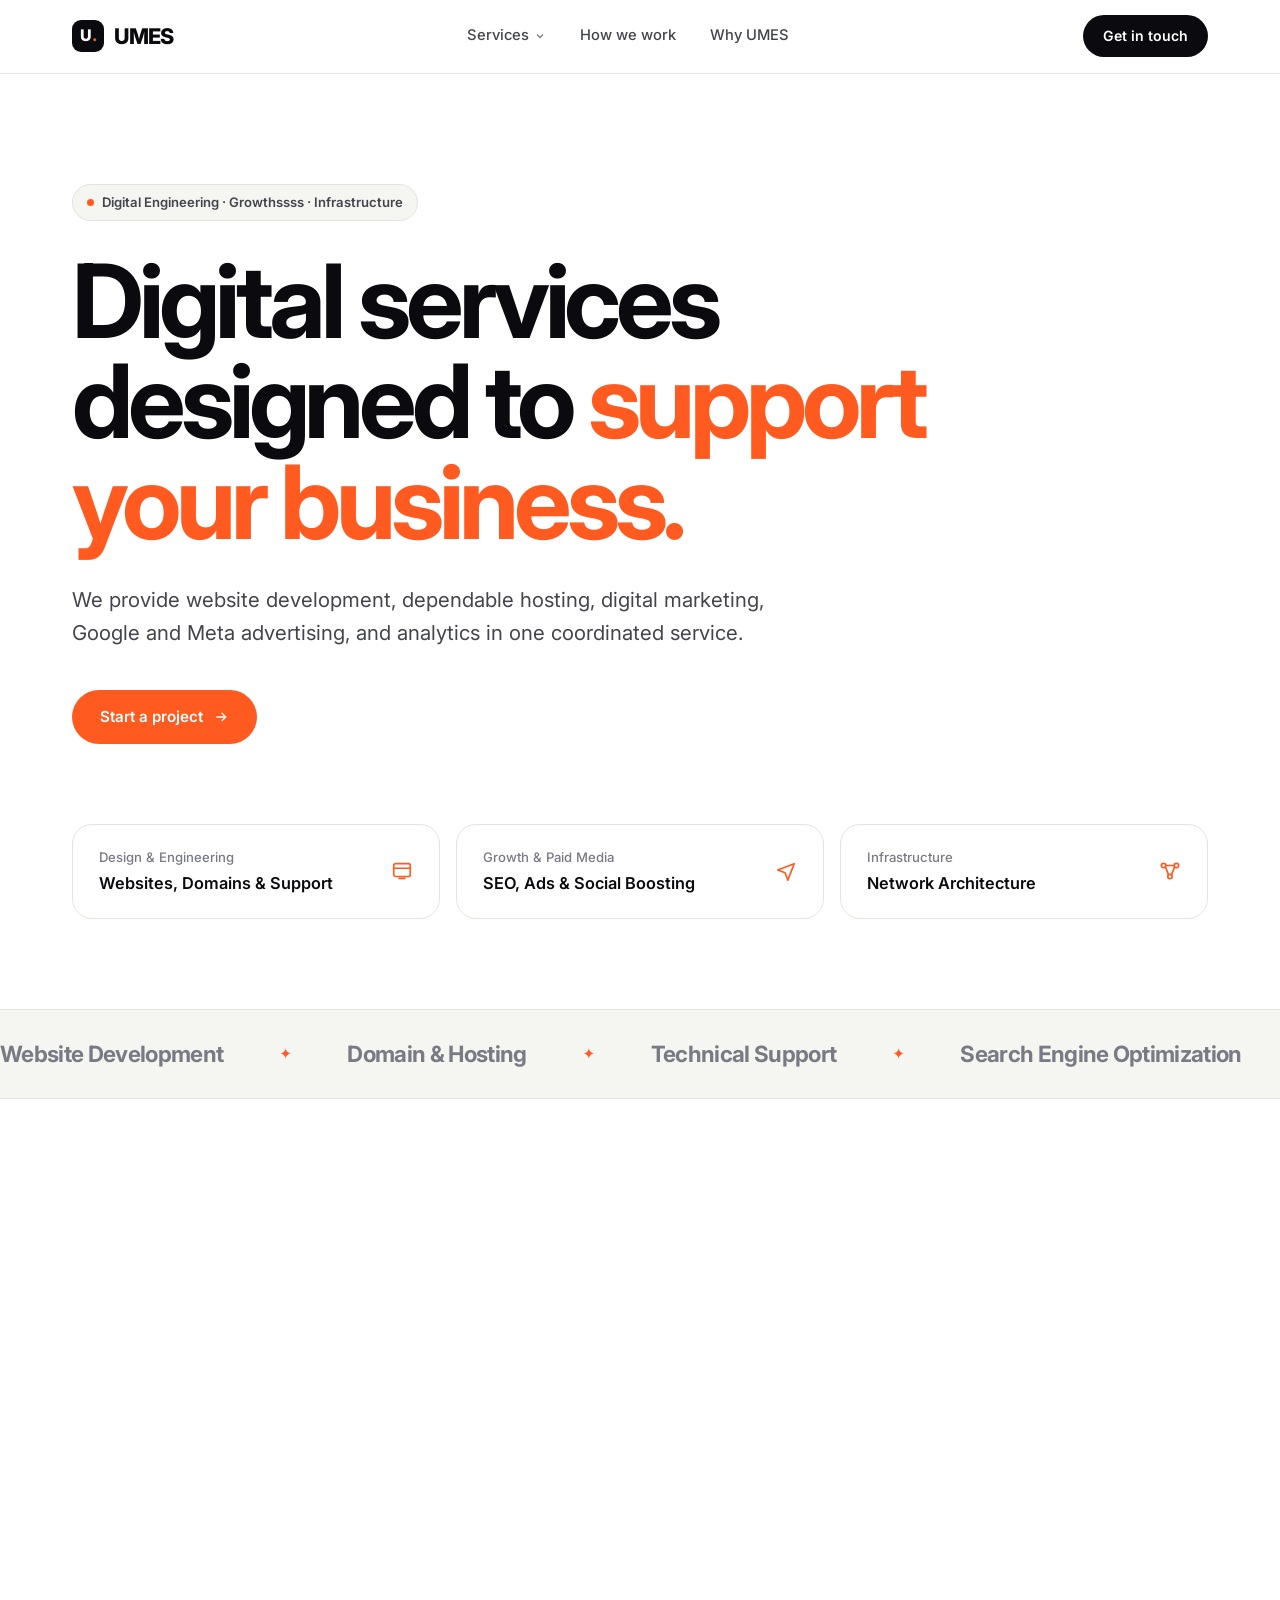
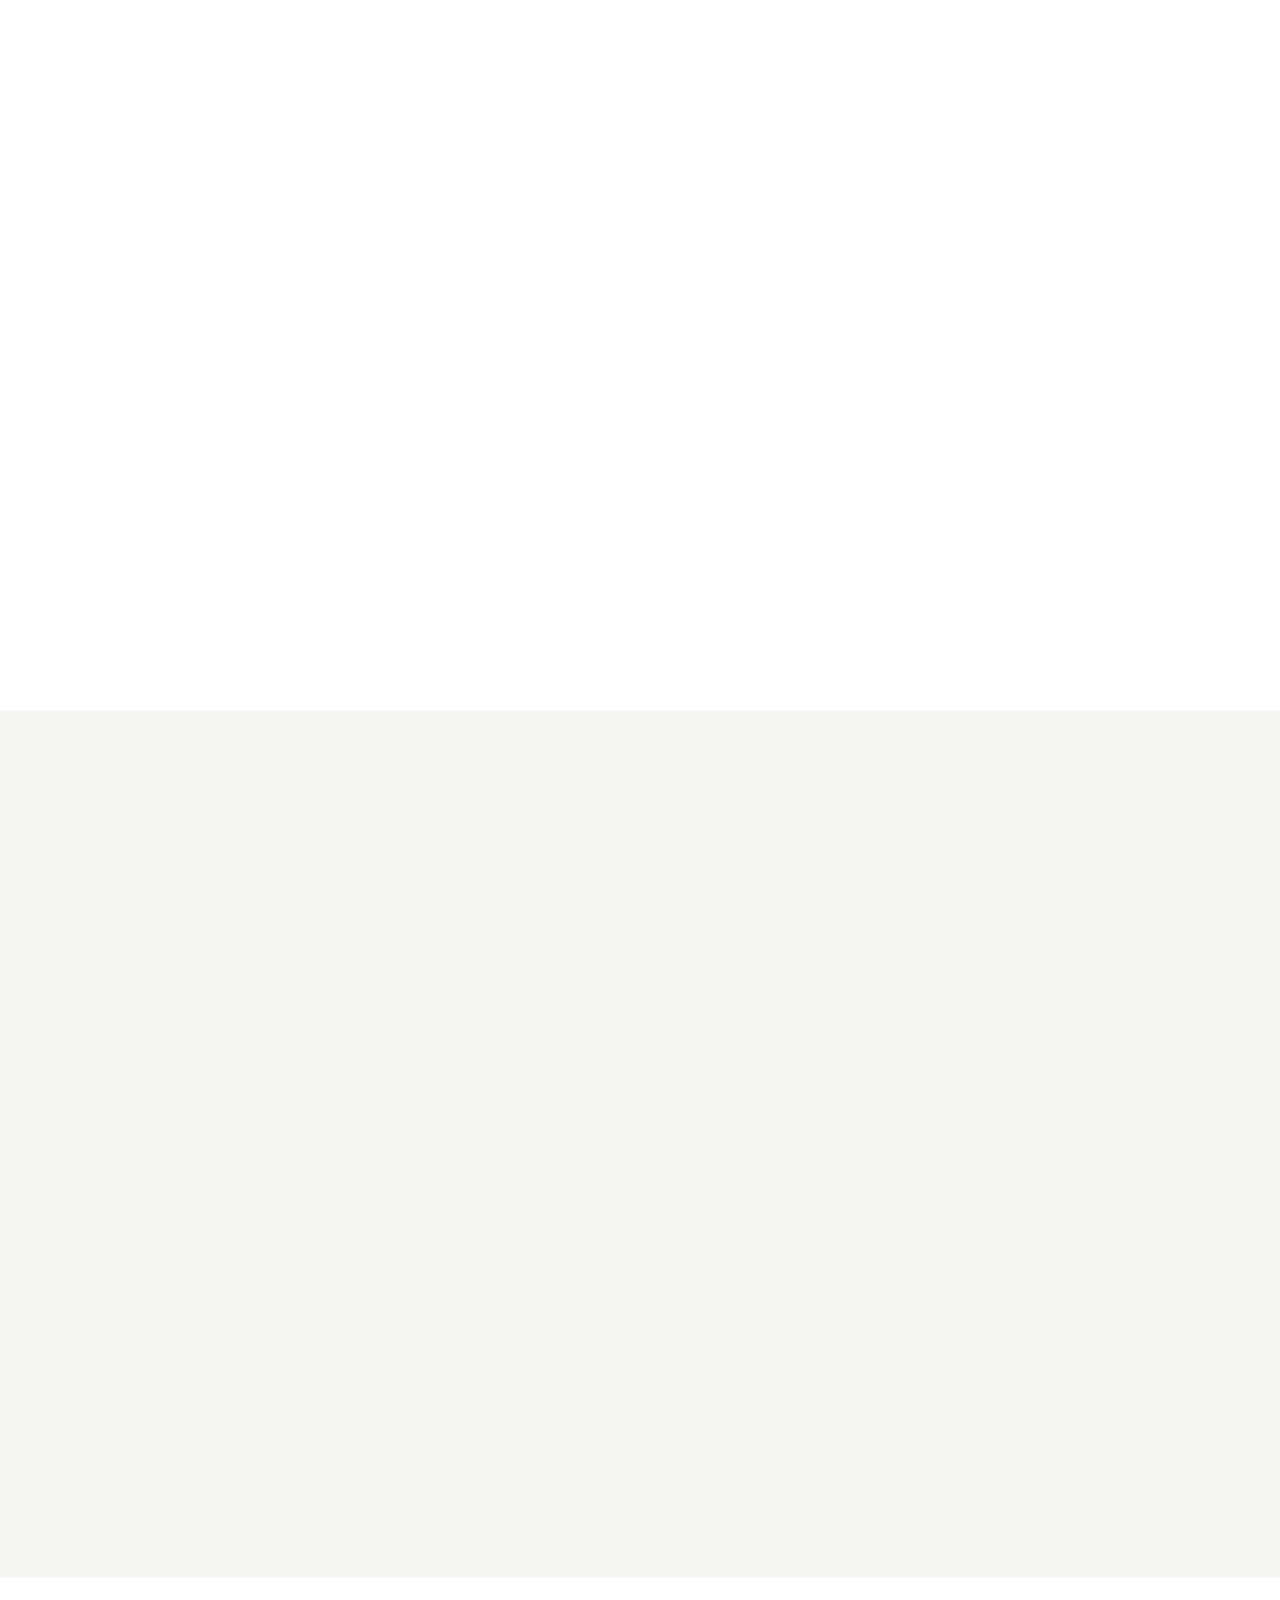
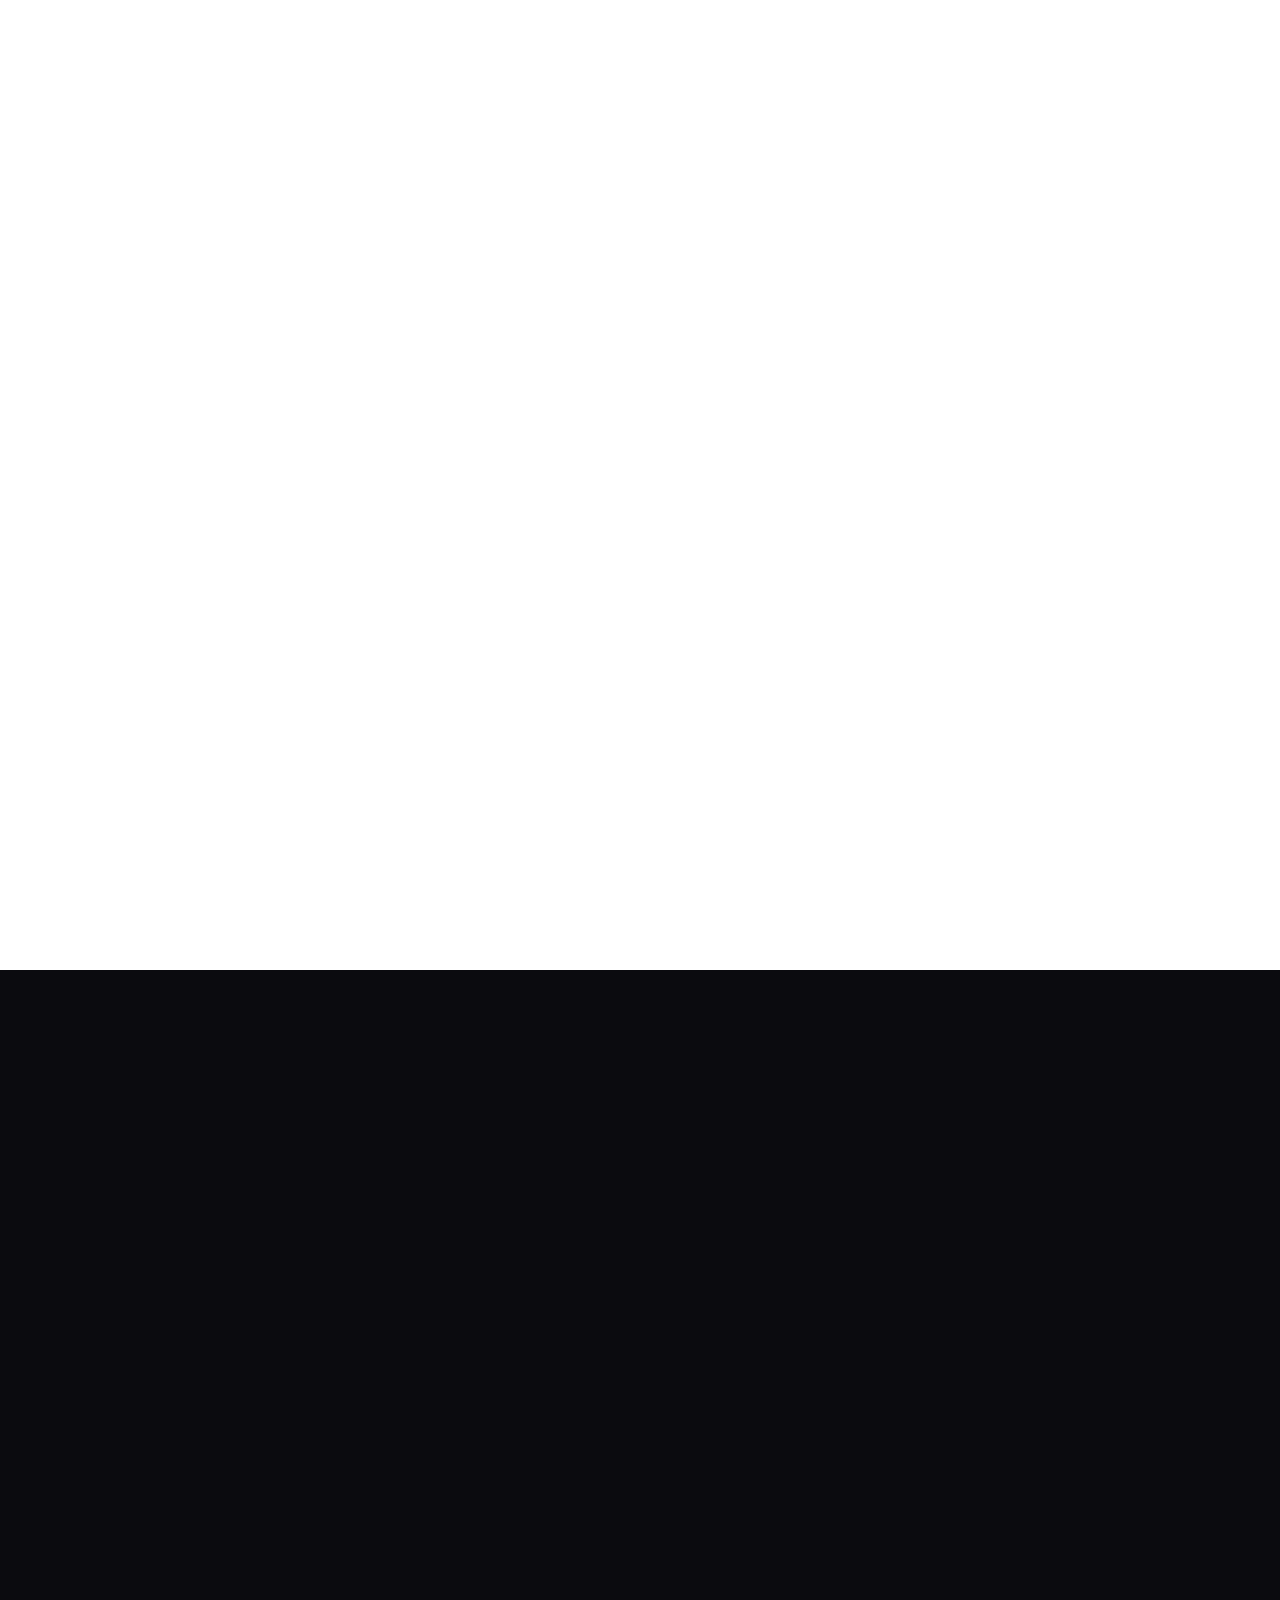
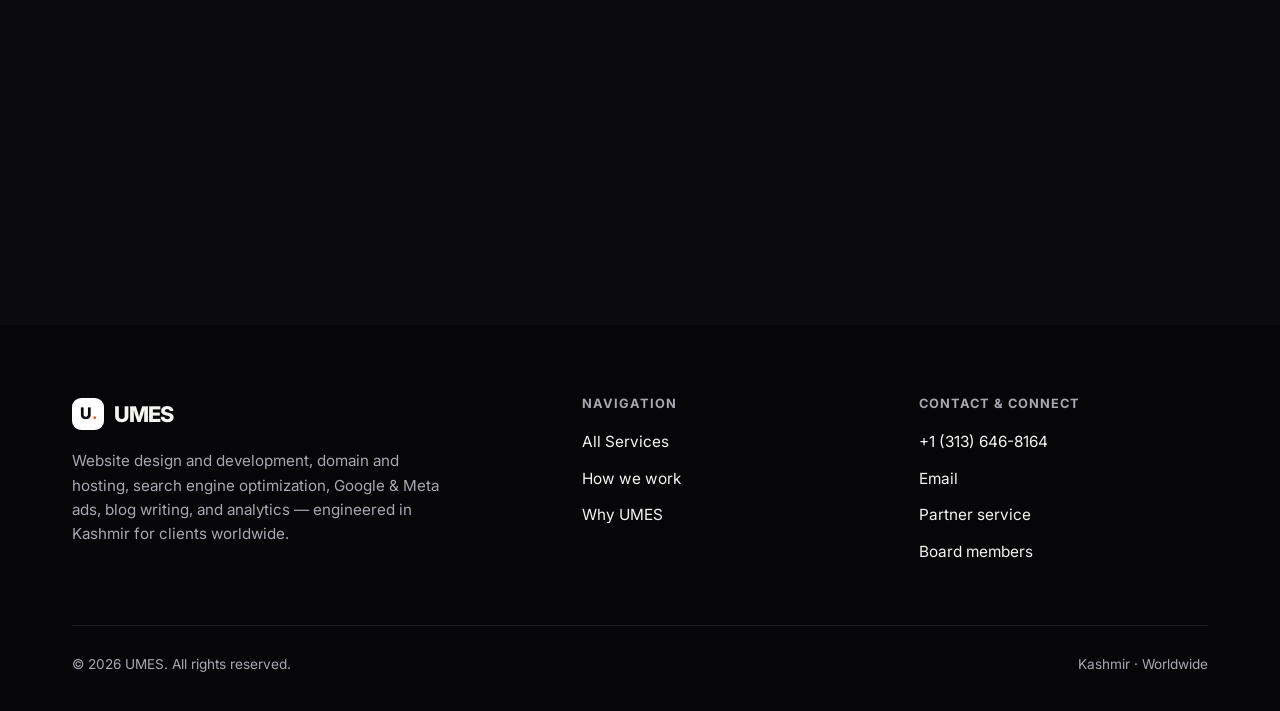
==== commit 223d2e57: "test" ====
--- a/index.html
+++ b/index.html
@@ -4,6 +4,7 @@
 <meta charset="UTF-8">
 <meta name="viewport" content="width=device-width,initial-scale=1">
 <title>UMES — Website Development, Digital Marketing & Network Architecture</title>
+<link rel="canonical" href="https://umes.in/">
 <meta name="description" content="UMES delivers high-performance website development, data-driven digital marketing, SEO, paid media, and network architecture — engineered with discipline in Kashmir for clients worldwide.">
 <link rel="preconnect" href="https://fonts.googleapis.com">
 <link rel="preconnect" href="https://fonts.gstatic.com" crossorigin>
@@ -158,7 +159,7 @@
 
 <section class="hero">
   <div class="wrap">
-    <span class="pill"><span class="dot"></span>Digital Engineering · Growth · Infrastructure</span>
+    <span class="pill"><span class="dot"></span>Digital Engineering · Growthssss · Infrastructure</span>
     <h1>Digital services designed to <span class="accent">support your business.</span></h1>
     <p class="lead">We provide website development, dependable hosting, digital marketing, Google and Meta advertising, and analytics in one coordinated service.</p>
     <div class="cta-row">
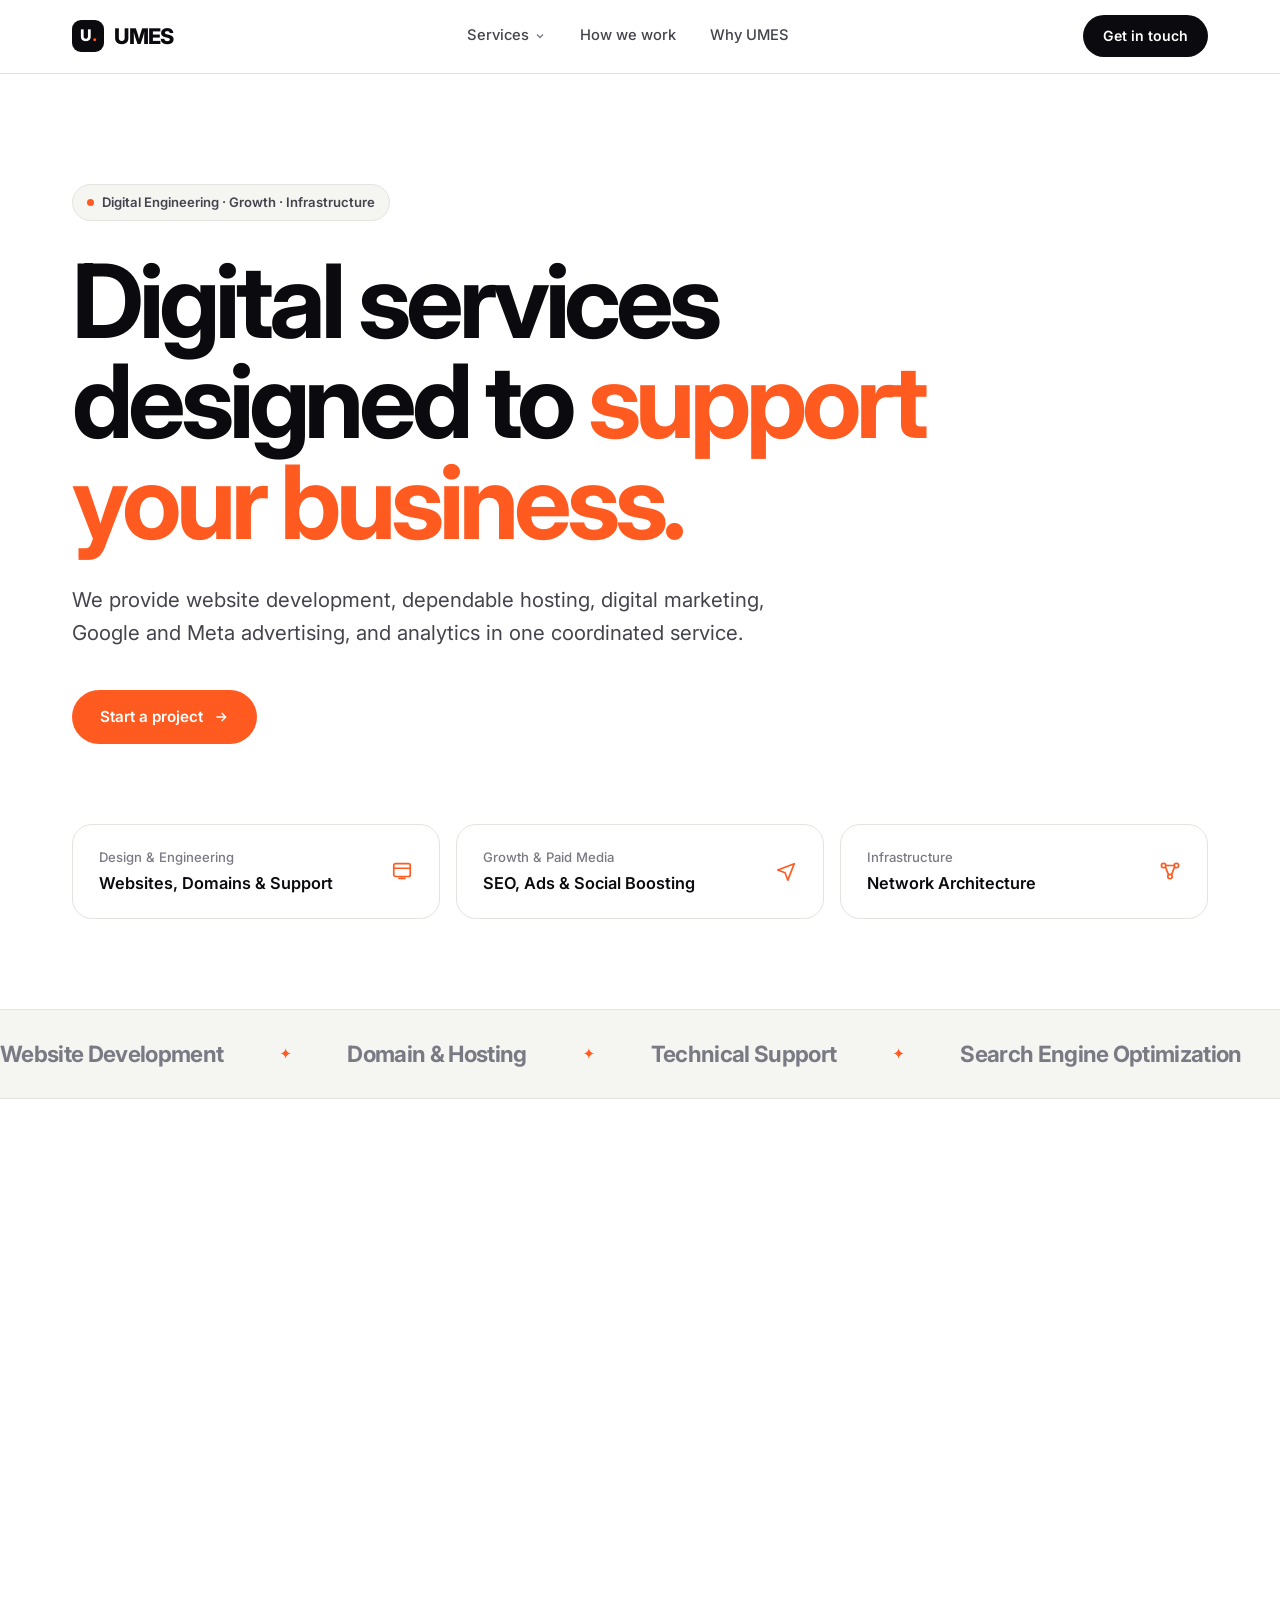
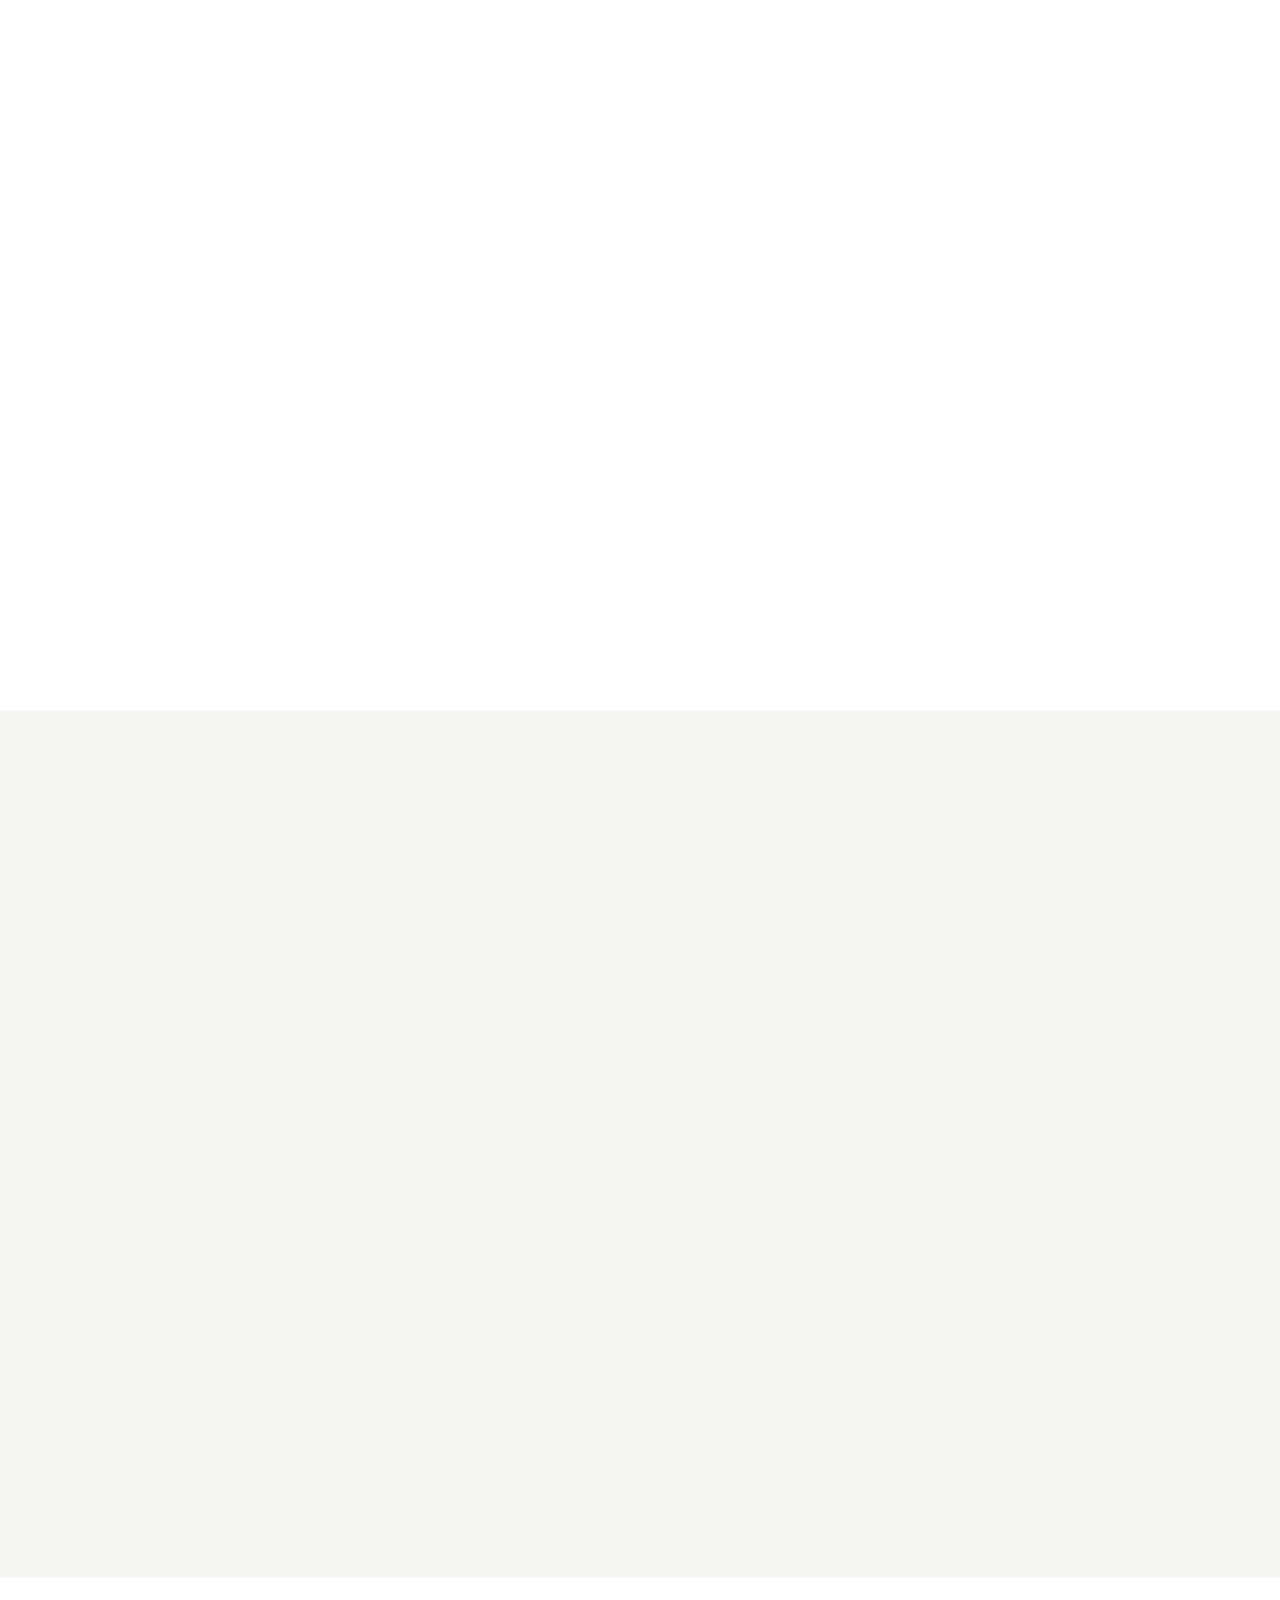
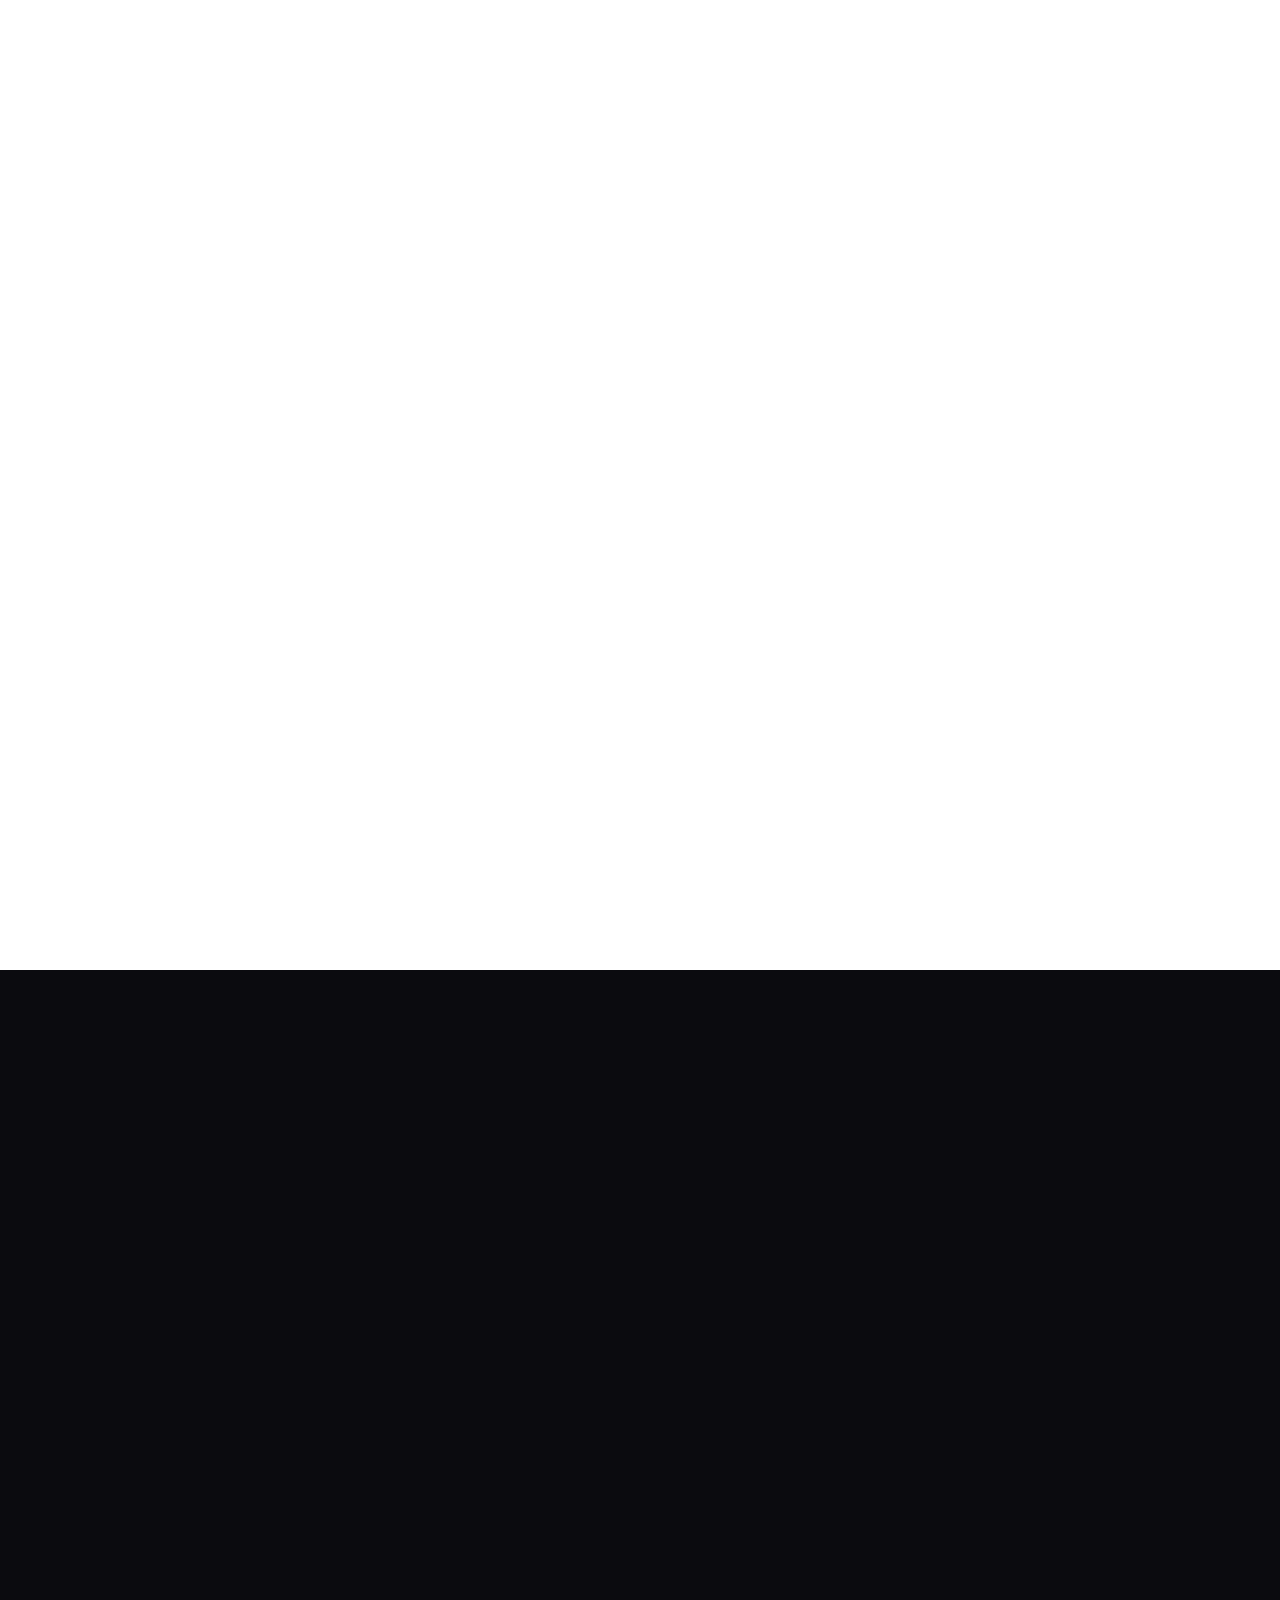
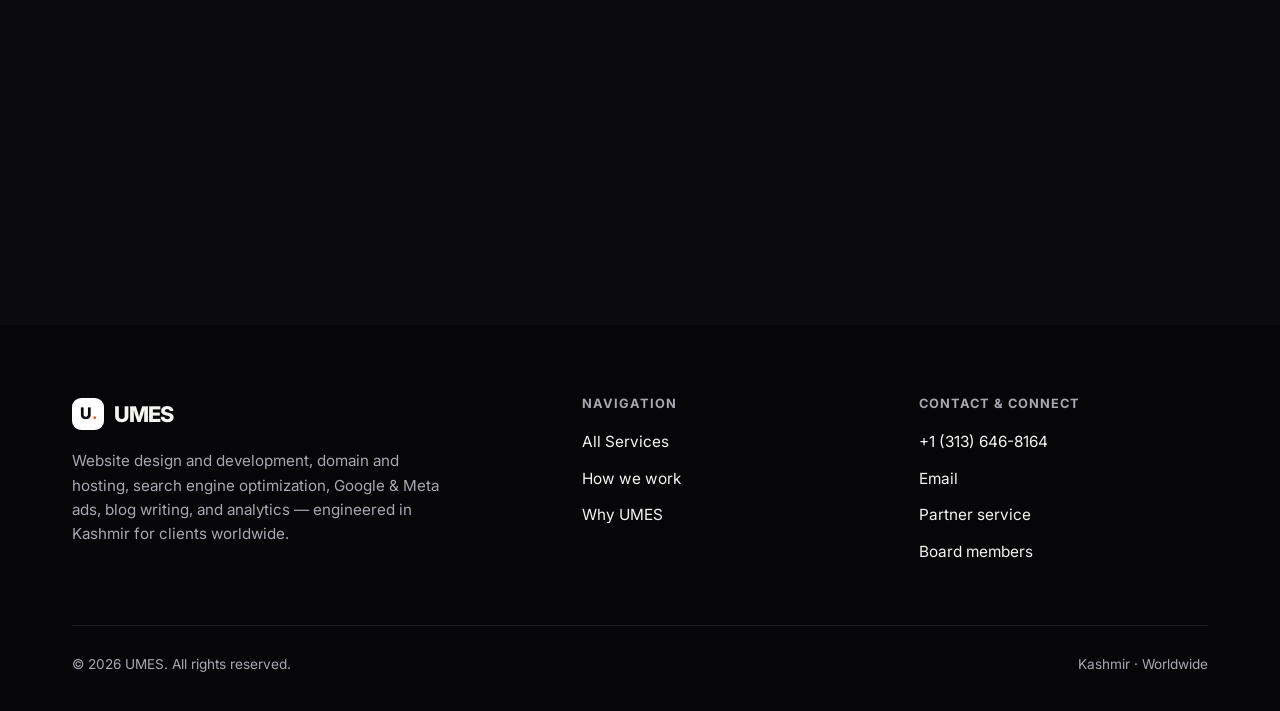
==== commit f58a9524: "test2" ====
--- a/index.html
+++ b/index.html
@@ -159,7 +159,7 @@
 
 <section class="hero">
   <div class="wrap">
-    <span class="pill"><span class="dot"></span>Digital Engineering · Growthssss · Infrastructure</span>
+    <span class="pill"><span class="dot"></span>Digital Engineering · Growth · Infrastructure</span>
     <h1>Digital services designed to <span class="accent">support your business.</span></h1>
     <p class="lead">We provide website development, dependable hosting, digital marketing, Google and Meta advertising, and analytics in one coordinated service.</p>
     <div class="cta-row">
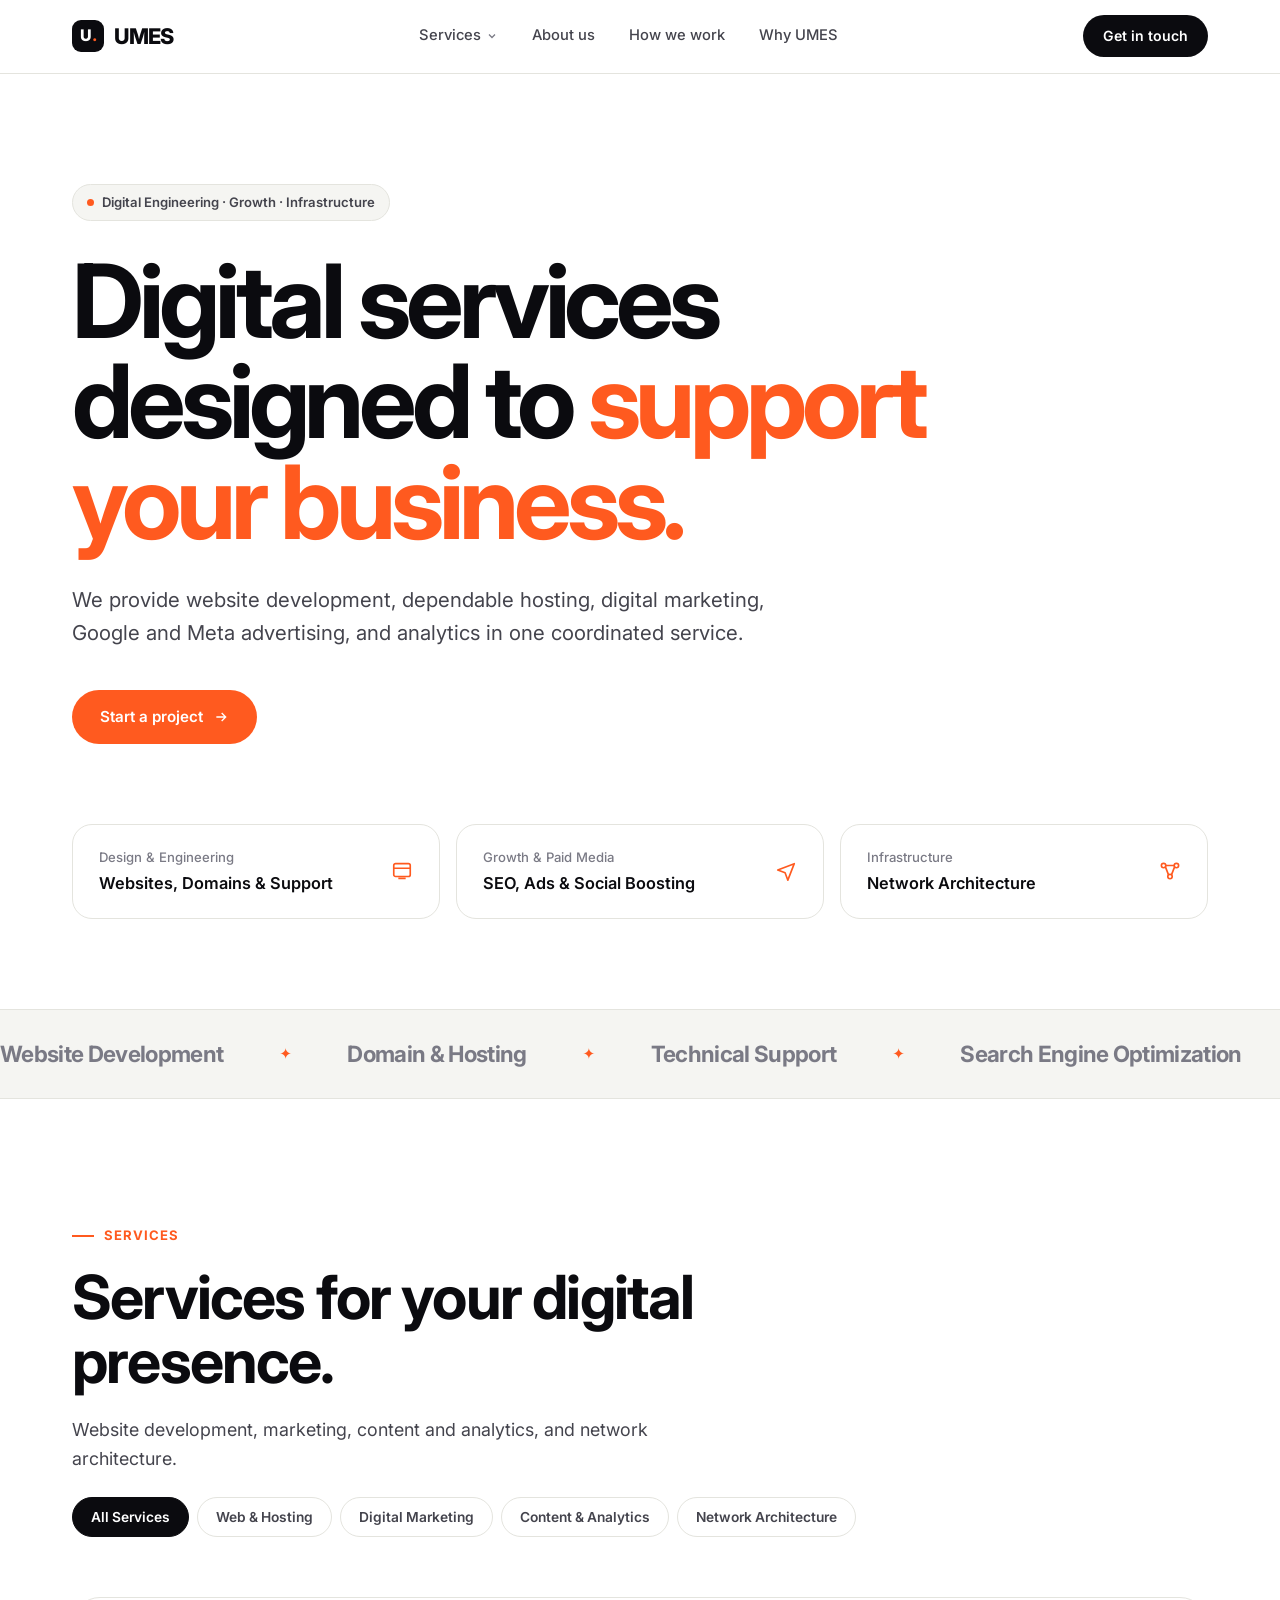
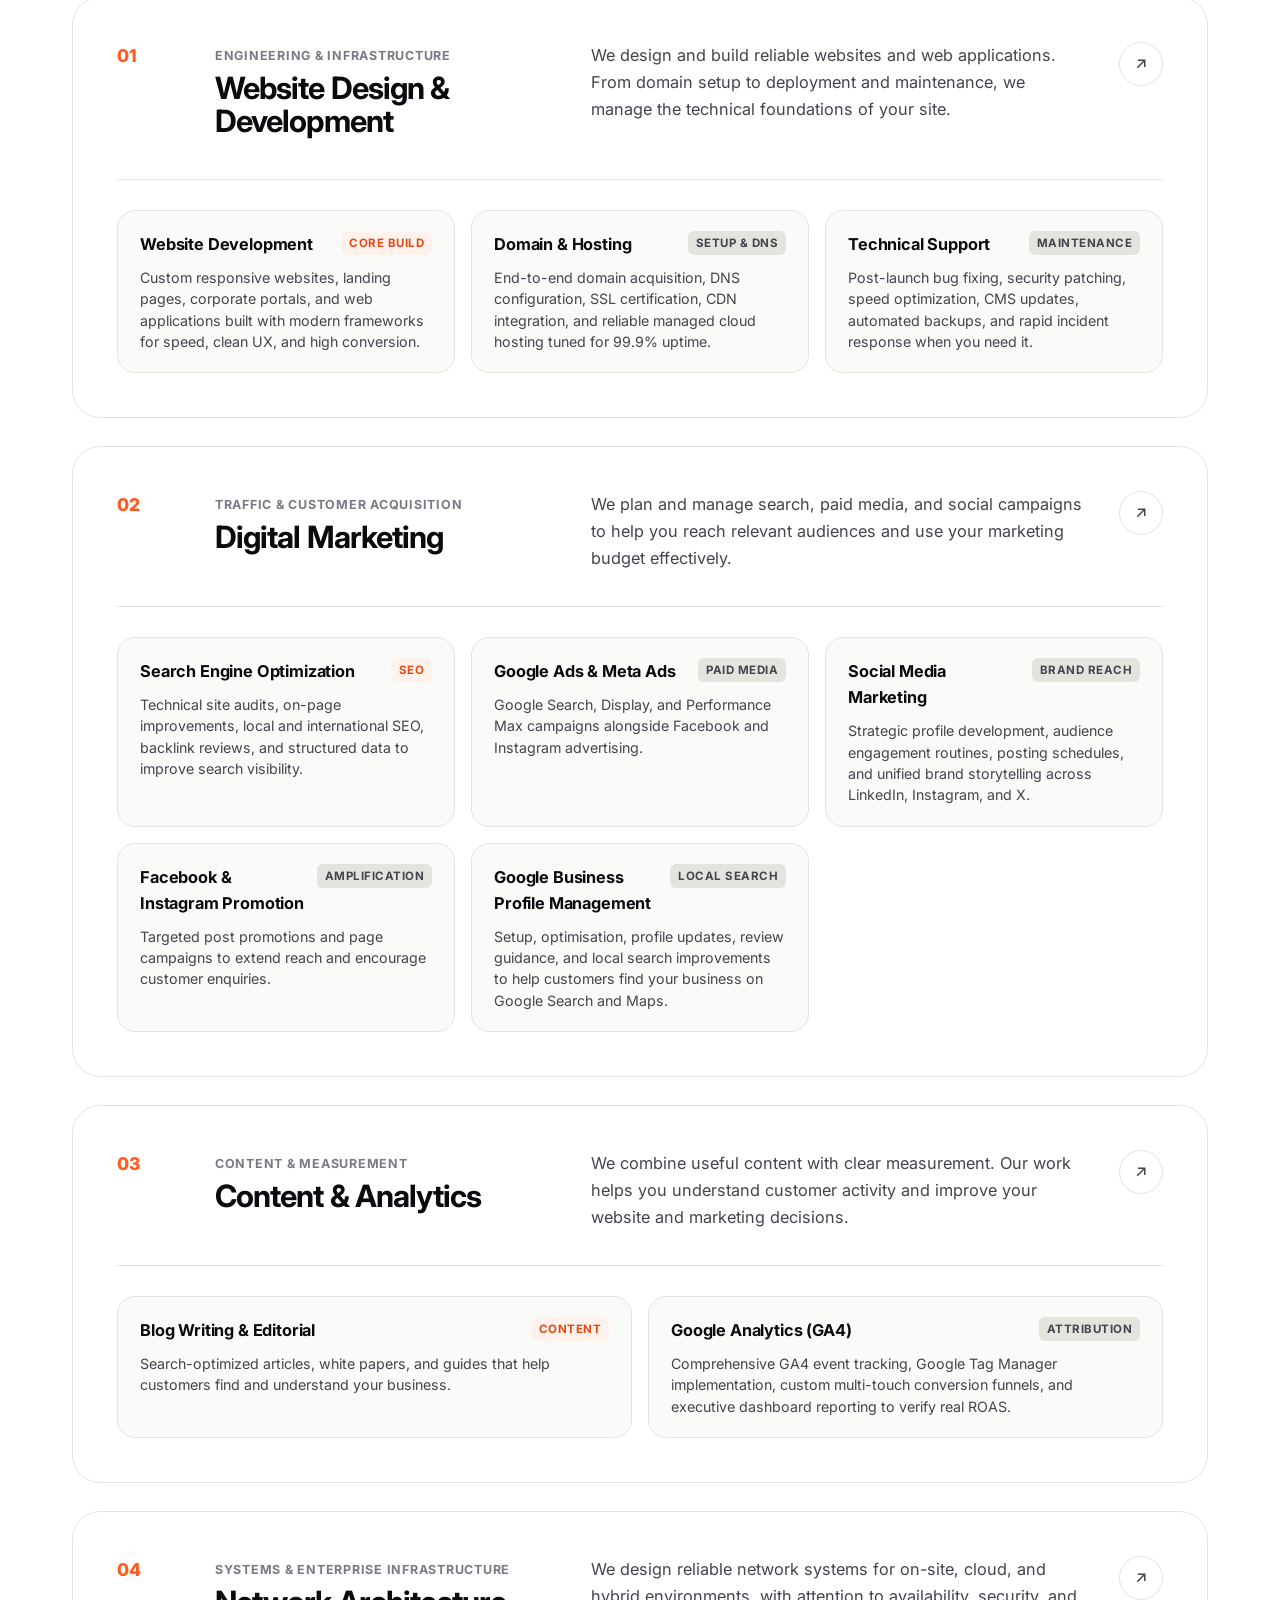
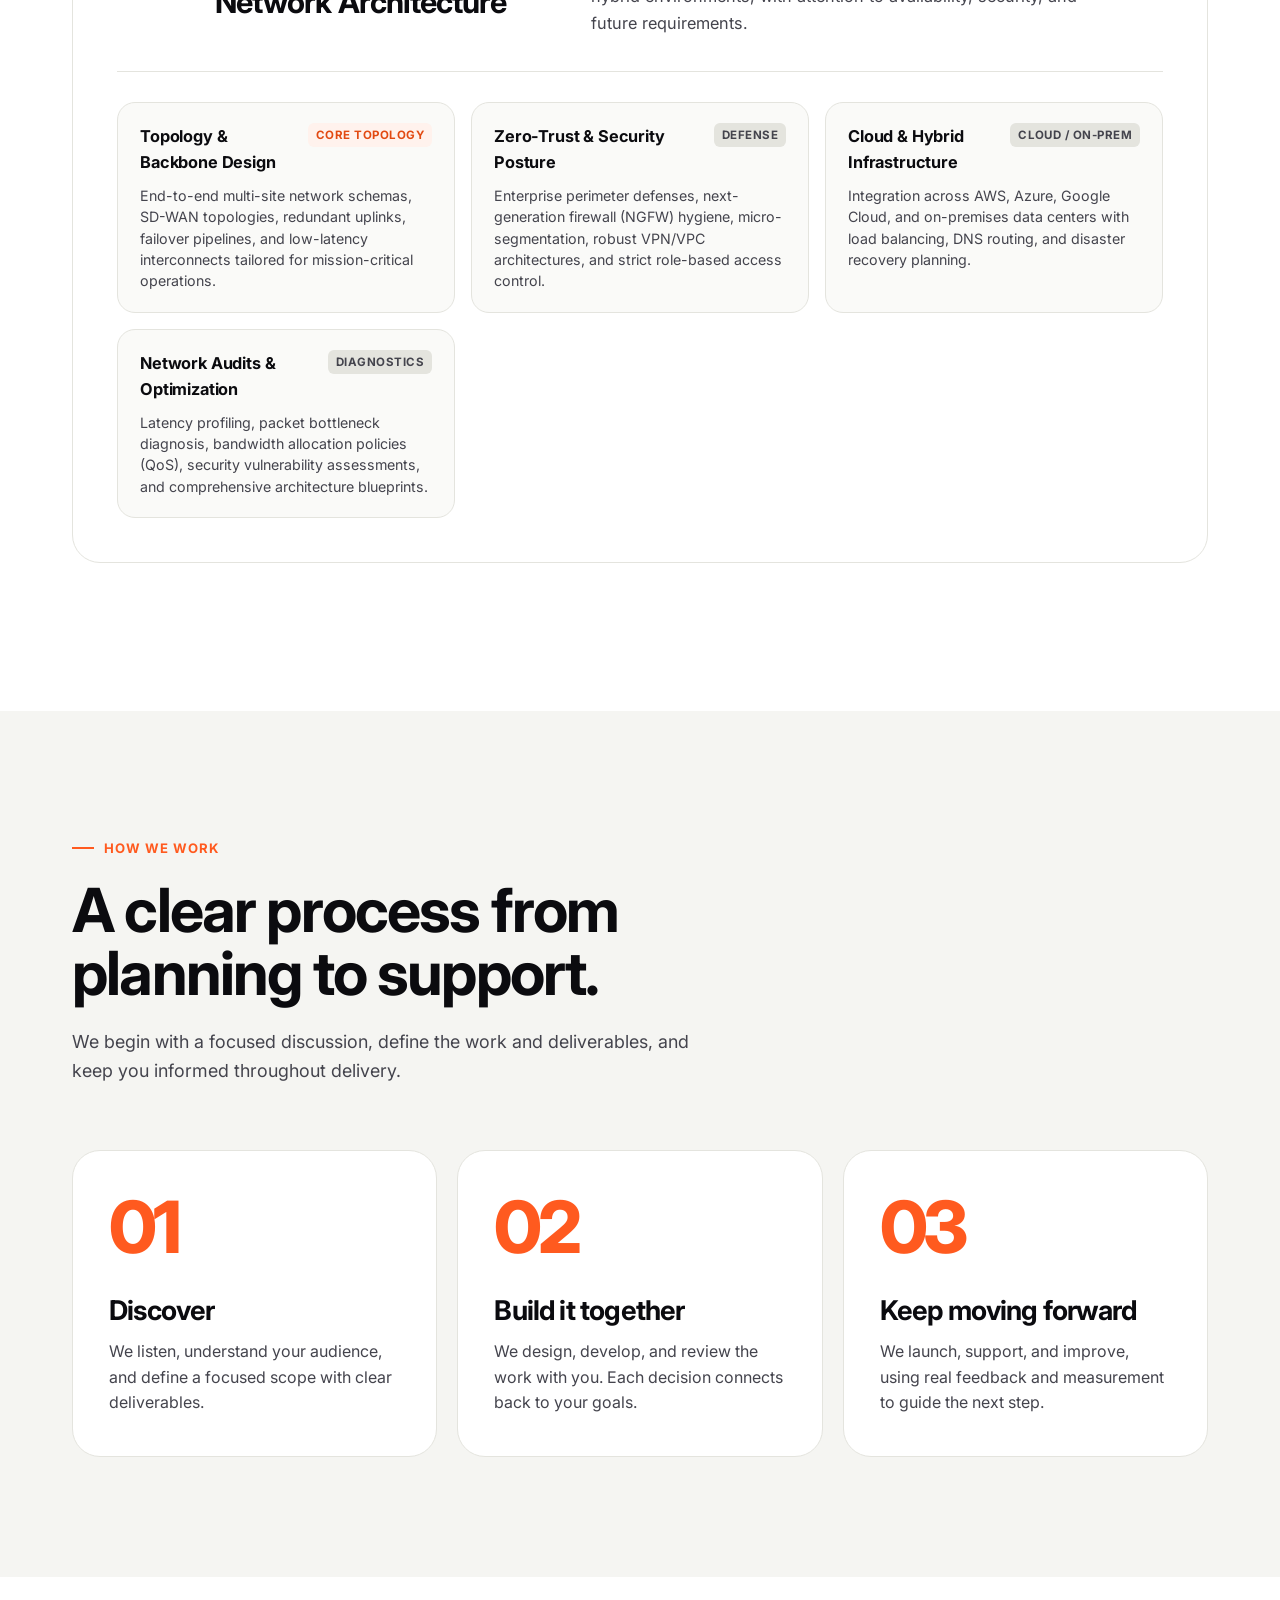
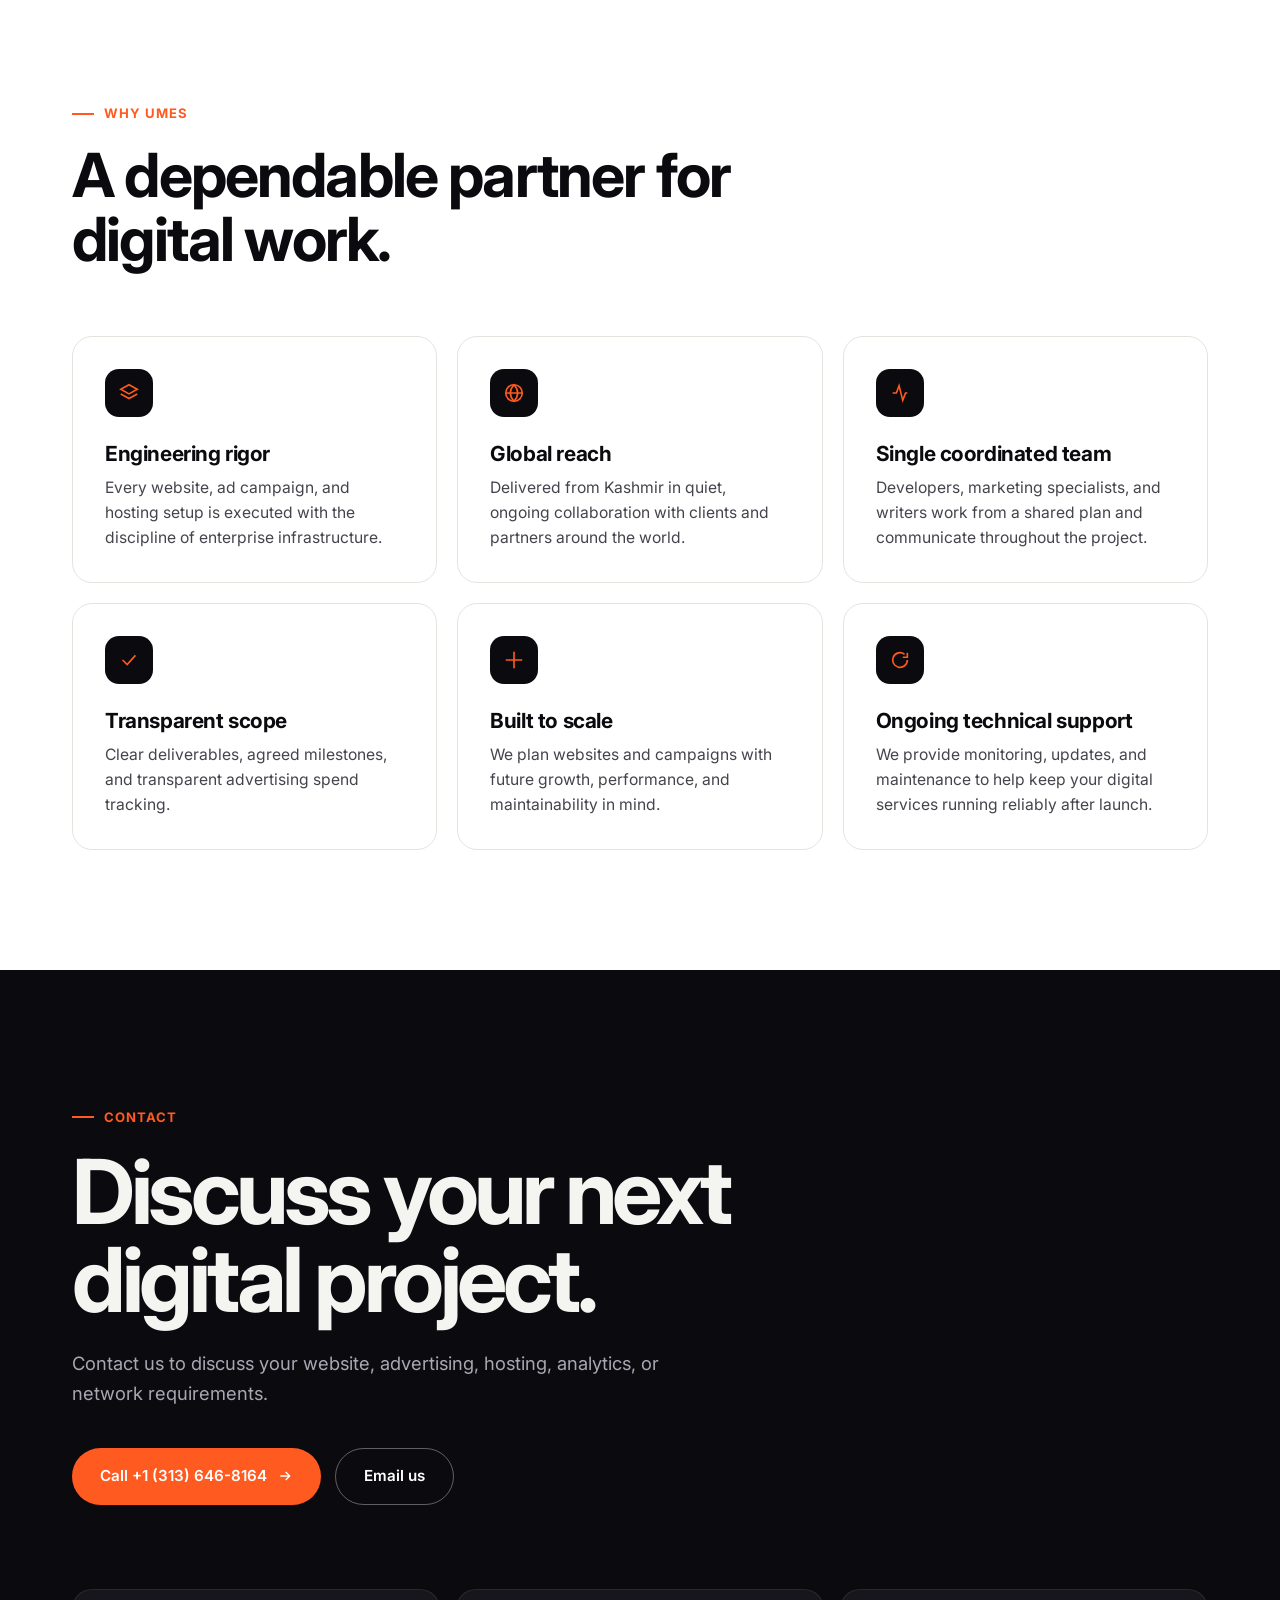
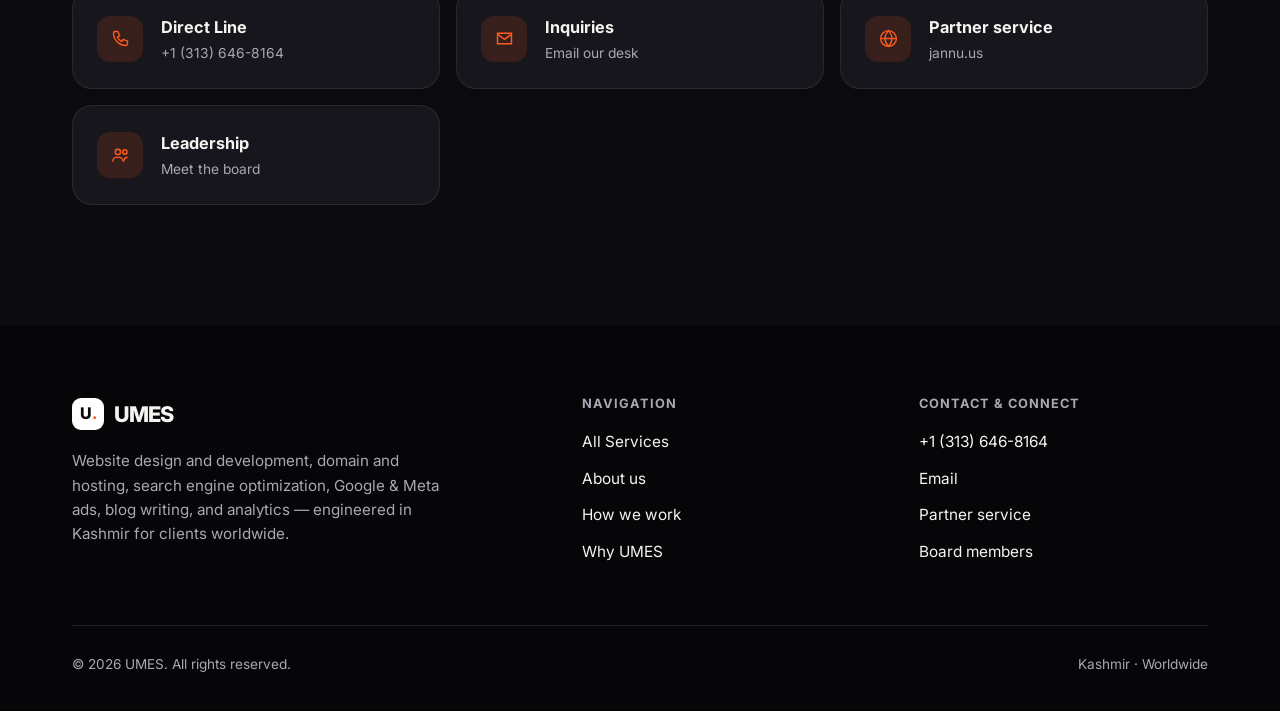
==== commit 17322cf9: "Add About Us page and update navigation links across the site" ====
--- a/index.html
+++ b/index.html
@@ -70,11 +70,12 @@
           </a>
 
           <div class="dropdown-footer">
-            <span>Synchronized across engineering &amp; media buying</span>
             <a href="#services">Explore all services →</a>
           </div>
         </div>
       </div>
+
+      <a href="about.html">About us</a>
 
       <a href="#process">How we work</a>
       <a href="#why">Why UMES</a>
@@ -137,6 +138,8 @@
           </div>
         </a>
       </div>
+
+      <a class="mobile-nav-link" href="about.html"><span>About us</span><span aria-hidden="true">→</span></a>
 
       <a class="mobile-nav-link" href="#process">
         <span>How we work</span>
@@ -527,6 +530,7 @@
       <div class="footer-col">
         <h4>Navigation</h4>
         <a href="#services">All Services</a>
+        <a href="about.html">About us</a>
         <a href="#process">How we work</a>
         <a href="#why">Why UMES</a>
       </div>
--- a/style.css
+++ b/style.css
@@ -338,7 +338,7 @@
   border-top: 1px solid var(--line);
   display: flex;
   align-items: center;
-  justify-content: space-between;
+  justify-content: right;
   font-size: 0.82rem;
   color: var(--ink-2);
   padding-left: 6px;
@@ -1714,6 +1714,89 @@
   color: var(--accent);
 }
 
+/* Current page and section indicators belong to the header navigation. */
+nav.primary-nav a:is([aria-current="page"], [aria-current="location"]),
+.primary-nav .nav-dropdown-trigger:is([aria-current="page"], [aria-current="location"]),
+#mobileNav a:is([aria-current="page"], [aria-current="location"]),
+.dropdown-item[aria-current="page"] .dropdown-text h4,
+.mobile-svc-item[aria-current="page"] .mobile-svc-name {
+  color: var(--accent);
+}
+
+.dropdown-item[aria-current="page"],
+.mobile-svc-item[aria-current="page"] {
+  background: var(--accent-light);
+}
+
+.nav-actions .btn[aria-current="location"] {
+  background: var(--accent);
+}
+
+/* About UMES */
+.about-page .page-hero h1 {
+  font-size: clamp(2.8rem, 5.2vw, 4.6rem);
+  max-width: 16ch;
+  line-height: 1.02;
+}
+
+.about-origin .page-kicker {
+  margin-bottom: 18px;
+}
+
+.about-origin h2 {
+  margin-top: 28px;
+  font-size: clamp(1.5rem, 2.5vw, 2rem);
+  line-height: 1.15;
+}
+
+.about-mission {
+  padding: 32px;
+  border: 1px solid var(--line);
+  border-radius: 24px;
+  background: var(--bg-soft);
+}
+
+.about-mission h3 {
+  margin-top: 20px;
+  font-size: 1.6rem;
+  line-height: 1.2;
+}
+
+.about-mission p {
+  margin-top: 20px;
+  color: var(--ink-2);
+}
+
+.about-expertise {
+  grid-template-columns: repeat(2, minmax(0, 1fr));
+}
+
+.about-expertise .capability {
+  display: flex;
+  flex-direction: column;
+  align-items: flex-start;
+}
+
+.about-expertise .capability p {
+  margin-bottom: 24px;
+}
+
+.about-card-link {
+  display: flex;
+  justify-content: space-between;
+  gap: 16px;
+  width: 100%;
+  margin-top: auto;
+  padding-top: 20px;
+  border-top: 1px solid var(--line);
+  font-size: .9rem;
+  font-weight: 600;
+}
+
+.about-card-link span {
+  color: var(--accent);
+}
+
 @media(max-width:900px) {
 
   .page-hero-grid,
